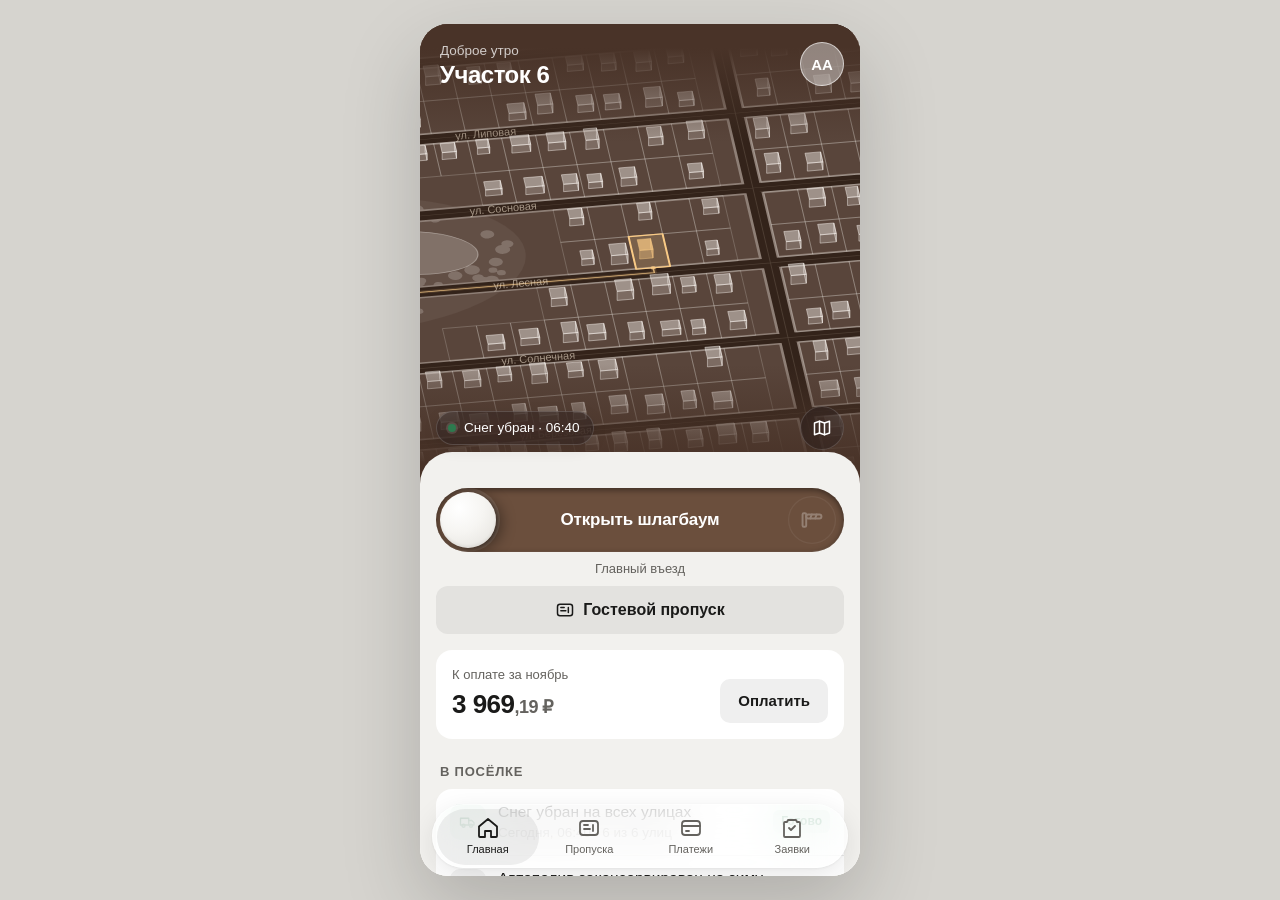
==== index.html @ f629d6ef "Add a tilted camera and raised buildings to the demo map" ====
<!DOCTYPE html>
<html lang="ru">
<head>
<meta charset="utf-8">
<meta name="viewport" content="width=device-width, initial-scale=1, viewport-fit=cover">
<meta name="color-scheme" content="light dark">
<title>Брайт Парк — демо приложения</title>
<script src="https://telegram.org/js/telegram-web-app.js"></script>
<style>
:root{
  --bg:#F2F1EE; --surface:#FFFFFF; --surface-2:#F7F6F3; --fill:rgba(26,26,25,.05); --tint:rgba(26,26,25,.065); --tint-press:rgba(26,26,25,.11);
  --glass:rgba(255,255,255,.62); --glass-line:rgba(255,255,255,.55); --shadow-soft:0 8px 28px rgba(26,26,25,.10),0 1px 3px rgba(26,26,25,.06);
  --text:#1A1A19; --text-2:#64625E; --text-3:#8E8B86;
  --hairline:rgba(26,26,25,.09); --hairline-strong:rgba(26,26,25,.15);
  --primary:#6B4F3D; --primary-press:#58402F; --on-primary:#FFFFFF;
  --gate:#6B4F3D;
  --good:#2D7A4E; --good-soft:rgba(45,122,78,.10);
  --warn:#94600A; --warn-soft:rgba(178,120,20,.12);
  --danger:#B8402D;
  --scrim:rgba(17,17,16,.40);
  --shadow-float:0 -1px 0 rgba(26,26,25,.05), 0 -12px 32px rgba(26,26,25,.10);
  --r-btn:12px; --r-card:16px; --r-sheet:20px;
  --ease-out:cubic-bezier(.23,1,.32,1);
  --ease-io:cubic-bezier(.77,0,.175,1);
  --ease-drawer:cubic-bezier(.32,.72,0,1);
  --font:-apple-system,BlinkMacSystemFont,"SF Pro Text","Segoe UI",Roboto,"Helvetica Neue",Arial,sans-serif;
  --sat:max(env(safe-area-inset-top,0px),var(--tg-safe-area-inset-top,0px)); --sab:max(env(safe-area-inset-bottom,0px),var(--tg-safe-area-inset-bottom,0px));
  --tgc:var(--tg-content-safe-area-inset-top,0px);
}
@media (prefers-color-scheme:dark){
  :root{
    --bg:#111110; --surface:#1C1C1B; --surface-2:#242422; --fill:rgba(255,255,255,.07); --tint:rgba(255,255,255,.09); --tint-press:rgba(255,255,255,.14);
    --glass:rgba(40,40,38,.58); --glass-line:rgba(255,255,255,.10); --shadow-soft:0 8px 28px rgba(0,0,0,.45),0 1px 3px rgba(0,0,0,.3);
    --text:#F2F1EE; --text-2:#A6A39E; --text-3:#7E7B76;
    --hairline:rgba(255,255,255,.08); --hairline-strong:rgba(255,255,255,.14);
    --primary:#F2F1EE; --primary-press:#FFFFFF; --on-primary:#141413;
    --gate:#EDE4DA;
    --good:#5DBE85; --good-soft:rgba(93,190,133,.14);
    --warn:#E0A84A; --warn-soft:rgba(224,168,74,.14);
    --danger:#F0846F;
    --scrim:rgba(0,0,0,.6);
    --shadow-float:0 -1px 0 rgba(255,255,255,.05), 0 -12px 32px rgba(0,0,0,.5);
  }
}
*{box-sizing:border-box;margin:0;padding:0}
html,body{height:100%}
body{font-family:var(--font);font-size:16px;line-height:1.4;color:var(--text);background:var(--bg);
  -webkit-font-smoothing:antialiased;-webkit-tap-highlight-color:transparent;font-variant-numeric:tabular-nums}
button{font:inherit;color:inherit;background:none;border:0;cursor:pointer;touch-action:manipulation}
input,textarea{font:inherit;color:inherit}
:focus-visible{outline:2px solid var(--text);outline-offset:2px;border-radius:8px}
svg{display:block}

/* ---------- frame ---------- */
.app{position:relative;max-width:440px;height:100%;margin:0 auto;background:var(--bg);overflow:hidden;display:flex;flex-direction:column}
@media (min-width:600px){
  body{background:#D6D4CF;padding:24px 0}
  .app{border-radius:28px;box-shadow:0 30px 80px rgba(0,0,0,.18)}
}
@media (min-width:600px) and (prefers-color-scheme:dark){body{background:#050505}}

/* Telegram header (emulated; hidden inside real Telegram) */
.tg{flex:none;display:grid;grid-template-columns:96px 1fr 96px;align-items:center;height:52px;
  padding-top:var(--sat);background:var(--surface);border-bottom:1px solid var(--hairline);position:relative;z-index:5}
.tg-btn{height:44px;padding:0 12px;justify-self:start;color:var(--text);font-size:16px;display:flex;align-items:center;gap:4px;
  border-radius:10px;transition:opacity 120ms ease}
.tg-btn:active{opacity:.5}
.tg-title{text-align:center;line-height:1.15}
.tg-title b{display:block;font-size:16px;font-weight:600}
.tg-title span{font-size:12.5px;color:var(--text-2)}
.tg-more{justify-self:end;width:44px;height:44px;display:grid;place-items:center;margin-right:6px;color:var(--text);border-radius:10px;transition:opacity 120ms ease}
.tg-more:active{opacity:.5}
.in-telegram .app > .tg{display:none}

/* ---------- screens ---------- */
.screens{position:relative;flex:1;min-height:0;overflow:hidden}
/* in Telegram full screen: keeps scrolled content off the status bar and Telegram's floating buttons */
.topsafe{position:absolute;left:0;right:0;top:0;height:calc(var(--sat) + var(--tgc));z-index:5;background:var(--bg);pointer-events:none}
.app.on-home .topsafe{background:var(--sky,#f3ede2)}
.app > .tg{background:var(--hdr,var(--surface));transition:background-color 400ms var(--ease-io)}
.app > .tg .tg-btn,.app > .tg .tg-more,.app > .tg .tg-title b{color:var(--hdr-ink,var(--text));transition:color 300ms ease}
.app > .tg .tg-title span{color:var(--hdr-ink,var(--text-2));opacity:.72;transition:color 300ms ease}
.app.on-home > .tg{border-bottom-color:transparent}
.tab{position:absolute;inset:0;overflow-y:auto;overscroll-behavior:contain;padding:calc(16px + var(--sat) + var(--tgc)) 16px calc(96px + var(--sab));
  opacity:0;visibility:hidden;transition:opacity 120ms ease, visibility 0s 120ms}
.tab.active{opacity:1;visibility:visible;transition:opacity 120ms ease}
.h1{font-size:28px;font-weight:700;letter-spacing:-.02em;margin:4px 4px 16px}
.section-title{font-size:13px;font-weight:600;text-transform:uppercase;letter-spacing:.06em;color:var(--text-2);margin:24px 4px 8px}

/* ---------- home ---------- */
.greet{display:flex;align-items:center;justify-content:space-between;margin:0 4px 12px}
.greet small{display:block;font-size:13px;color:var(--text-2)}
.greet strong{font-size:20px;font-weight:700;letter-spacing:-.01em}
.avatar{width:40px;height:40px;border-radius:50%;background:var(--fill);display:grid;place-items:center;font-weight:600;font-size:15px}

.hero-layer{position:relative;height:calc(var(--H,325px) + var(--sat) + var(--tgc));margin:0}
.hero{position:absolute;inset:0;overflow:hidden;background:var(--sky,#493328);
  transition:background-color 400ms var(--ease-io)}
.map{position:absolute;inset:0;width:100%;height:100%;display:block;cursor:pointer;-webkit-tap-highlight-color:transparent}
.map-fade{position:absolute;inset:0;pointer-events:none;z-index:1;
  background:linear-gradient(var(--sky) calc(var(--sat) + var(--tgc) + 24px),transparent calc(var(--sat) + var(--tgc) + 118px),transparent calc(100% - 120px),var(--sky) calc(100% - 20px))}
.map-label{position:absolute;left:0;top:0;z-index:2;pointer-events:none;display:flex;flex-direction:column;align-items:center;gap:1px;
  padding:6px 11px 7px;border-radius:12px;background:rgba(255,248,238,.94);color:#2A1D15;box-shadow:0 6px 18px rgba(0,0,0,.22);
  opacity:0;transition:opacity 220ms ease;white-space:nowrap}
.map-label::after{content:"";position:absolute;bottom:-5px;left:50%;width:10px;height:10px;margin-left:-5px;background:inherit;transform:rotate(45deg);border-radius:0 0 2px 0}
.map-label.on{opacity:1}
.map-label b{font-size:14px;font-weight:700;letter-spacing:-.01em}
.map-label span{font-size:11.5px;color:#6B5444}
.map-toggle{position:absolute;right:16px;bottom:34px;z-index:3;width:44px;height:44px;border-radius:50%;display:grid;place-items:center;color:#fff;
  background:rgba(16,18,28,.34);border:.5px solid rgba(255,255,255,.16);-webkit-backdrop-filter:blur(18px) saturate(1.7);backdrop-filter:blur(18px) saturate(1.7);
  transition:transform 160ms var(--ease-out)}
.map-toggle:active{transform:scale(.92)}
.no-glass .map-toggle{-webkit-backdrop-filter:none;backdrop-filter:none;background:rgba(16,18,28,.82)}
@media (prefers-reduced-motion:reduce){.map-label{transition:none}}
.home-body{position:relative;z-index:2;margin-top:-32px;padding:32px 16px calc(96px + var(--sab));min-height:calc(100% - var(--H,325px) + 32px);background:var(--bg);border-radius:32px 32px 0 0}
@supports (animation-timeline: scroll()){
  .hero-greet{animation:greetOut linear both;animation-timeline:scroll(nearest);animation-range:0 140px}
  .hero-status{animation:statusOut linear both;animation-timeline:scroll(nearest);animation-range:60px 220px}
}
@keyframes greetOut{to{opacity:0;transform:translateY(-24px)}}
@keyframes statusOut{to{opacity:0}}
@media (prefers-reduced-motion:reduce){.hero-greet,.hero-status{animation:none}}
.hero-greet{pointer-events:none;position:absolute;top:calc(18px + var(--sat) + var(--tgc));left:20px;right:16px;z-index:3;display:flex;align-items:flex-start;justify-content:space-between;
  color:var(--sky-ink,#1A1A19);transition:color 600ms ease;will-change:opacity,transform}
.hero-greet small{display:block;font-size:13.5px;opacity:.75}
.hero-greet strong{display:block;font-size:24px;font-weight:700;letter-spacing:-.02em;line-height:1.15}
.hero-greet .avatar{width:44px;height:44px;background:rgba(255,255,255,.4);color:inherit;border:.5px solid rgba(255,255,255,.6);
  -webkit-backdrop-filter:blur(18px) saturate(1.7);backdrop-filter:blur(18px) saturate(1.7);pointer-events:auto;transition:transform 160ms var(--ease-out)}
.hero-greet .avatar:active{transform:scale(.94)}
.hero-status{position:absolute;left:16px;bottom:39px;z-index:3;display:flex;align-items:center;gap:8px;
  height:34px;padding:0 13px 0 11px;border-radius:999px;font-size:13.5px;font-weight:500;max-width:calc(100% - 92px);
  background:rgba(255,255,255,.55);color:#1A1A19;border:.5px solid rgba(255,255,255,.6);
  -webkit-backdrop-filter:blur(18px) saturate(1.7);backdrop-filter:blur(18px) saturate(1.7);
  box-shadow:0 4px 16px rgba(0,0,0,.08);transition:background-color 600ms ease,color 600ms ease,border-color 600ms ease}
.app[data-ink="light"] .hero-status{background:rgba(16,18,28,.34);color:#fff;border-color:rgba(255,255,255,.16)}
.app[data-ink="light"] .hero-status i{box-shadow:0 0 0 2px rgba(255,255,255,.12)}
.hero-status i{width:8px;height:8px;border-radius:50%;background:#2D7A4E;flex:none;transition:background-color 200ms ease}
.hero-status i.warn{background:#B27814}
/* pull-down bounce shows sky above the photo, pull-up shows the page colour */
#tab-home{padding:0;background:linear-gradient(var(--sky,var(--bg)) 50%,var(--bg) 50%)}
.hero-status span{white-space:nowrap;overflow:hidden;text-overflow:ellipsis;transition:opacity 160ms ease}

.actions{display:grid;gap:8px;margin-top:4px}
.pass-view-actions{margin-top:0}
.btn{position:relative;width:100%;height:48px;padding:0 20px;border-radius:var(--r-btn);font-size:16px;font-weight:600;display:flex;align-items:center;
  justify-content:center;gap:8px;white-space:nowrap;
  transition:transform 160ms var(--ease-out), background-color 160ms ease, opacity 160ms ease;user-select:none;-webkit-user-select:none}
.btn:active{transform:scale(.97)}
.btn[disabled]{opacity:.4;pointer-events:none}
.btn-primary{background:var(--primary);color:var(--on-primary)}
.btn-primary:active{background:var(--primary-press)}
.btn-secondary{background:var(--tint);color:var(--text)}
.btn-secondary:active{background:var(--tint-press)}
.btn-lg{height:56px;font-size:17px}
.btn-text{color:var(--text)}
.btn-danger{color:var(--danger)}

.lbl{display:flex;align-items:center;gap:8px;transition:opacity 160ms ease, filter 160ms ease, transform 160ms var(--ease-out)}
.swap .lbl{opacity:0;filter:blur(2px);transform:scale(.98)}
.spin{width:18px;height:18px;border-radius:50%;border:2px solid currentColor;border-top-color:transparent;opacity:.8;animation:spin 700ms linear infinite}
@keyframes spin{to{transform:rotate(360deg)}}
/* slide-to-open: a physical gate should not open from an accidental tap in a pocket or a car */
.slide{position:relative;height:64px;border-radius:32px;background:var(--gate);color:var(--on-primary);overflow:hidden;isolation:isolate;
  touch-action:pan-y;user-select:none;-webkit-user-select:none;transition:background-color 320ms ease;
  box-shadow:inset 0 2px 6px rgba(0,0,0,.45),inset 0 -1px 0 rgba(255,255,255,.06)}
@media (prefers-color-scheme:dark){.slide{box-shadow:inset 0 2px 6px rgba(0,0,0,.18),inset 0 -1px 0 rgba(255,255,255,.5)}}
.slide:focus-visible{outline:2px solid var(--text);outline-offset:3px;border-radius:32px}
/* lit trail behind the knob */
.slide-fill{position:absolute;left:0;top:0;bottom:0;width:calc(var(--x,0px) + 64px);border-radius:32px;z-index:0;
  background:linear-gradient(90deg,transparent,color-mix(in srgb,var(--on-primary) 14%,transparent));transition:width 380ms var(--ease-drawer)}
/* soft shadow waves rolling to the right show the direction without an arrow */
.slide-wake{position:absolute;top:4px;bottom:4px;left:calc(var(--x,0px) + 20px);width:170px;z-index:1;pointer-events:none;opacity:var(--lo,1);
  background:radial-gradient(42% 62% at 32% 50%,color-mix(in srgb,var(--on-primary) 24%,transparent),transparent 72%);
  animation:wake 2.4s var(--ease-out) .6s 3 both;transition:left 380ms var(--ease-drawer)}
.slide.calm .slide-wake{animation:none;opacity:0}
@keyframes wake{0%{transform:translateX(-10px) scaleX(.6);opacity:0}25%{opacity:calc(var(--lo,1) * .9)}100%{transform:translateX(70px) scaleX(1.2);opacity:0}}
.slide.dragging .slide-wake,.slide[data-state="loading"] .slide-wake,.slide[data-state="done"] .slide-wake{animation:none;opacity:0}
.slide-label{position:absolute;inset:0;z-index:2;display:flex;align-items:center;justify-content:center;padding:0 66px;font-size:17px;font-weight:600;
  letter-spacing:-.01em;opacity:var(--lo,1);transition:opacity 160ms ease;white-space:nowrap}
.slide-label .sh{color:var(--on-primary)}
@keyframes shimmer{from{background-position:100% 0}to{background-position:-50% 0}}
/* destination socket on the right: lights up as the knob gets closer */
.slide-target{position:absolute;right:4px;top:4px;width:56px;height:56px;border-radius:50%;z-index:1;display:grid;place-items:center;
  color:var(--on-primary);opacity:calc(.28 + var(--p,0) * .72);transform:scale(calc(.86 + var(--p,0) * .14));
  box-shadow:inset 0 0 0 1.5px color-mix(in srgb,var(--on-primary) 22%,transparent);transition:opacity 200ms ease,transform 200ms var(--ease-out)}
.slide.dragging .slide-target{transition:none}
.slide-knob{position:absolute;left:4px;top:4px;width:56px;height:56px;border-radius:50%;z-index:3;display:grid;place-items:center;color:var(--primary);
  background:radial-gradient(circle at 34% 28%,#FFFFFF 0,#F6F5F2 45%,#E2E0DB 100%);
  box-shadow:6px 3px 14px rgba(0,0,0,.38),2px 1px 3px rgba(0,0,0,.25),inset 0 -2px 3px rgba(0,0,0,.06);
  transform:translate3d(var(--x,0px),0,0);touch-action:none;cursor:grab;transition:transform 380ms var(--ease-drawer), color 200ms ease}
@media (prefers-color-scheme:dark){.slide-knob{background:radial-gradient(circle at 34% 28%,#3A3A38 0,#222220 55%,#121211 100%);color:#F2F1EE;
  box-shadow:6px 3px 14px rgba(0,0,0,.35),2px 1px 3px rgba(0,0,0,.3),inset 0 1px 0 rgba(255,255,255,.08)}}
.slide.dragging .slide-knob{transition:none;cursor:grabbing}
.slide.dragging .slide-fill{transition:none}
.slide.dragging .slide-wake{transition:none}
.slide[data-state="done"]{background:var(--good)}
.slide[data-state="done"] .slide-knob{color:var(--good)}
.slide[data-state="done"] .slide-target,.slide[data-state="loading"] .slide-target{opacity:0}
.slide[data-state="done"] .slide-label,.slide[data-state="loading"] .slide-label{color:#fff;padding:0 66px 0 20px}
.slide .spin{border-color:currentColor;border-top-color:transparent}
/* success ripple from the knob */
.slide::after{content:"";position:absolute;right:32px;top:50%;width:40px;height:40px;margin:-20px -20px 0 0;border-radius:50%;z-index:0;
  background:rgba(255,255,255,.35);transform:scale(0);opacity:0;pointer-events:none}
.slide[data-state="done"]::after{animation:ripple 700ms var(--ease-out)}
@keyframes ripple{0%{transform:scale(0);opacity:.9}100%{transform:scale(12);opacity:0}}
.slide.nudge .slide-knob{animation:nudge 560ms var(--ease-out)}
@keyframes nudge{30%{transform:translate3d(22px,0,0)}62%{transform:translate3d(-2px,0,0)}}
@media (prefers-reduced-motion:reduce){
  .slide.nudge .slide-knob,.slide-wake,.slide[data-state="done"]::after{animation:none}}
.gate-note{font-size:13px;color:var(--text-2);text-align:center;min-height:18px}

.card{background:var(--surface);border-radius:var(--r-card)}
.pay-card{margin-top:16px;padding:16px;display:block;width:100%;text-align:left;transition:transform 160ms var(--ease-out)}
.pay-card:active{transform:scale(.985)}
.pay-top{display:flex;align-items:flex-end;justify-content:space-between;gap:12px}
.pay-top small{display:block;font-size:13px;color:var(--text-2);margin-bottom:2px}
.amount{font-size:26px;font-weight:700;letter-spacing:-.02em}
.amount .kop{font-size:18px;font-weight:600;color:var(--text-2)}
.pill{height:44px;padding:0 18px;border-radius:10px;background:var(--tint);color:var(--text);font-weight:600;font-size:15px;display:flex;align-items:center;flex:none}
.pill.paid{background:var(--good-soft);color:var(--good)}
.save-row{display:flex;align-items:center;justify-content:space-between;margin-top:14px;padding-top:12px;border-top:1px solid var(--hairline);font-size:14px}
.save-row span{color:var(--text-2)}
.save-row b{color:var(--good);font-weight:600;display:flex;align-items:center;gap:4px}

.list{overflow:hidden}
.row{display:flex;align-items:center;gap:12px;padding:12px 14px;min-height:60px;position:relative;width:100%;text-align:left}
.row + .row::before{content:"";position:absolute;top:0;left:62px;right:0;border-top:1px solid var(--hairline)}
button.row{transition:background-color 120ms ease}
button.row:active{background:var(--surface-2)}
.ico{width:36px;height:36px;border-radius:10px;display:grid;place-items:center;flex:none;background:var(--fill);color:var(--text)}
.ico.good{background:var(--good-soft);color:var(--good)}
.ico.warn{background:var(--warn-soft);color:var(--warn)}
.row-main{flex:1;min-width:0}
.row-main b{display:block;font-weight:500;font-size:15.5px}
.row-main small{display:block;font-size:13.5px;color:var(--text-2);margin-top:1px}
.tag{font-size:12px;font-weight:600;padding:3px 8px;border-radius:6px;flex:none}
.tag.warn{background:var(--warn-soft);color:var(--warn)}
.tag.good{background:var(--good-soft);color:var(--good)}
.chev{color:var(--text-3);flex:none}
.feed .row{animation:rowIn 320ms var(--ease-out) both}
.feed .row:nth-child(2){animation-delay:40ms}.feed .row:nth-child(3){animation-delay:80ms}.feed .row:nth-child(4){animation-delay:120ms}
@keyframes rowIn{from{opacity:0;transform:translateY(6px)}}

/* ---------- payments ---------- */
.bill-head{padding:16px 16px 12px}
.bill-head small{font-size:13px;color:var(--text-2)}
.bill{padding:0 16px}
.bill-row{display:flex;justify-content:space-between;gap:12px;padding:10px 0;border-top:1px solid var(--hairline);font-size:15px}
.bill-row span:last-child{white-space:nowrap}
.bill-row.total{font-weight:700;font-size:17px;padding:14px 0}
.bill-foot{padding:0 16px 16px}
.compare{padding:16px}
.bar-row{display:grid;grid-template-columns:1fr auto;gap:4px 12px;font-size:13.5px;margin-bottom:12px}
.bar-row span{color:var(--text-2)}
.bar{grid-column:1/-1;height:10px;border-radius:5px;background:var(--fill);overflow:hidden}
.bar i{display:block;height:100%;border-radius:5px;transform-origin:left;transform:scaleX(0);transition:transform 700ms var(--ease-out)}
.bar .old{background:var(--text-3);opacity:.6}
.bar .new{background:var(--primary)}
.compare-res{display:flex;align-items:baseline;justify-content:space-between;padding-top:12px;border-top:1px solid var(--hairline)}
.compare-res b{font-size:22px;color:var(--good);letter-spacing:-.01em}
.compare-res small{font-size:13px;color:var(--text-2)}
.fine{font-size:12.5px;color:var(--text-2);margin:8px 4px 0;line-height:1.45}


/* ---------- requests ---------- */
textarea.input{height:auto;min-height:96px;padding:12px 14px;resize:none;line-height:1.4;display:block}
.photos{display:flex;gap:8px;flex-wrap:wrap}
.ph{position:relative;width:76px;height:76px;border-radius:12px;overflow:hidden;background:var(--tint);flex:none}
.ph img{width:100%;height:100%;object-fit:cover;display:block}
.ph-x{position:absolute;top:4px;right:4px;width:24px;height:24px;border-radius:50%;background:rgba(0,0,0,.55);color:#fff;display:grid;place-items:center}
.ph-x::after{content:"";position:absolute;inset:-10px}
.ph-add{width:76px;height:76px;border-radius:12px;background:var(--tint);color:var(--text-2);display:flex;flex-direction:column;align-items:center;
  justify-content:center;gap:4px;font-size:12px;font-weight:500;transition:transform 160ms var(--ease-out);cursor:pointer}
.ph-add:active{transform:scale(.96)}
.ph-add input{position:absolute;width:1px;height:1px;opacity:0;pointer-events:none}
.field .sub{margin-top:8px}
.tag.new{background:var(--fill);color:var(--text-2)}
.ico.done{background:var(--good-soft);color:var(--good)}
.rq-card{padding:16px}
.rq-top{display:flex;align-items:flex-start;gap:12px}
.rq-top h3{font-size:19px;font-weight:700;letter-spacing:-.01em;line-height:1.25;flex:1;min-width:0}
.rq-meta{font-size:13.5px;color:var(--text-2);margin-top:6px;line-height:1.45}
.rq-text{font-size:15px;line-height:1.45;margin-top:12px}
.rq-photos{display:grid;grid-template-columns:repeat(3,1fr);gap:6px;margin-top:12px}
.rq-photos img{width:100%;aspect-ratio:1;object-fit:cover;border-radius:10px;display:block}
.tl{padding:16px 16px 4px}
.tl-i{position:relative;padding:0 0 18px 28px}
.tl-i::before{content:"";position:absolute;left:4px;top:5px;width:10px;height:10px;border-radius:50%;background:var(--hairline-strong)}
.tl-i:not(:last-child)::after{content:"";position:absolute;left:8.5px;top:19px;bottom:3px;width:1px;background:var(--hairline-strong)}
.tl-i.done::before{background:var(--good)}
.tl-i.done:not(:last-child)::after{background:var(--good);opacity:.45}
.tl-i.cur::before{background:var(--warn);box-shadow:0 0 0 4px var(--warn-soft)}
.tl-i b{display:block;font-size:15px;font-weight:500}
.tl-i small{display:block;font-size:13px;color:var(--text-2);margin-top:1px}
.tl-i.todo b{color:var(--text-3);font-weight:400}
.tl-i.fresh{animation:rowIn 320ms var(--ease-out) both}
.rate{padding:16px}
.rate p{font-size:15px;font-weight:500;margin-bottom:10px}
.stars{display:flex;gap:4px}
.stars button{width:44px;height:44px;display:grid;place-items:center;color:var(--text-3);border-radius:10px;transition:transform 140ms var(--ease-out),color 120ms ease}
.stars button:active{transform:scale(.9)}
.stars button.on{color:var(--warn)}
.stars button.on svg{fill:currentColor}
.rate small{display:block;font-size:13px;color:var(--text-2);margin-top:6px}
.contact b{font-weight:500}
.contact .go{font-size:14px;font-weight:600;color:var(--text);background:var(--tint);height:36px;padding:0 12px;border-radius:10px;display:flex;align-items:center;flex:none}
/* receipt */
.rc{margin:4px 0 16px}
.rc-row{display:flex;justify-content:space-between;gap:12px;padding:11px 0;border-top:1px solid var(--hairline);font-size:15px}
.rc-row span:first-child{color:var(--text-2)}
.rc-row span:last-child{text-align:right}
.rc-sum{font-size:30px;font-weight:700;letter-spacing:-.02em;margin:2px 0 12px}

/* ---------- tab bar ---------- */
.tabbar{position:absolute;left:12px;right:12px;bottom:calc(8px + var(--sab));z-index:4;display:grid;grid-template-columns:repeat(4,1fr);
  height:64px;padding:4px;border-radius:999px;overflow:hidden;background:var(--glass);border:.5px solid var(--glass-line);
  -webkit-backdrop-filter:blur(24px) saturate(1.8);backdrop-filter:blur(24px) saturate(1.8);box-shadow:var(--shadow-soft)}
.tabbar button{height:56px;border-radius:28px;display:flex;flex-direction:column;align-items:center;justify-content:center;gap:2px;
  font-size:11px;font-weight:500;color:var(--text-2);transition:color 120ms ease,background-color 160ms ease}
.tabbar button[aria-current="page"]{color:var(--text);background:var(--tint)}
.tabbar button:active svg{transform:scale(.9)}
.tabbar svg{transition:transform 120ms var(--ease-out)}

/* ---------- pushed screen ---------- */
.push{position:absolute;inset:0;z-index:6;background:var(--bg);display:flex;flex-direction:column;
  transform:translateX(24px);opacity:0;visibility:hidden;
  transition:transform 180ms var(--ease-out), opacity 180ms var(--ease-out), visibility 0s 180ms}
.push.open{transform:none;opacity:1;visibility:visible;transition:transform 240ms var(--ease-out), opacity 220ms var(--ease-out)}
.push-body{flex:1;overflow-y:auto;padding:16px 16px calc(24px + var(--sab))}
.in-telegram .push > .tg{display:none}
.in-telegram .push-body{padding-top:calc(max(72px, var(--sat) + var(--tgc)) + 16px)}
#passView .stage{max-width:408px;margin:8px auto 12px}
body.guest-pass .app > .tg,body.guest-pass .tabbar,body.guest-pass #sharePass,body.guest-pass #cancelPass,body.guest-pass .hint{display:none}
body.guest-pass #passView .tg-btn{visibility:hidden}
body.guest-pass #passView .push-body{padding-top:24px}
html.in-telegram body.guest-pass #passView .push-body{padding-top:calc(max(72px, var(--sat) + var(--tgc)) + 16px)}

/* pass card */
.stage{margin:8px 0 12px}
.pass{position:relative;border-radius:18px;overflow:hidden;background:#FAFAF8;color:#1A1A19;
  border:1px solid rgba(26,26,25,.10);box-shadow:0 1px 2px rgba(0,0,0,.06),0 16px 40px rgba(0,0,0,.12);
  touch-action:pan-y}
.pass-guil{position:absolute;inset:0;width:100%;height:100%;pointer-events:none}
.pass-glare{position:absolute;inset:-40%;pointer-events:none;
  background:linear-gradient(115deg,transparent 40%,rgba(255,255,255,.75) 50%,transparent 60%);
  transform:translate3d(var(--gx,0%),var(--gy,0%),0);opacity:var(--go,0)}
.pass-sheen{position:absolute;inset:0;pointer-events:none;
  background:radial-gradient(120% 80% at var(--sx,30%) var(--sy,0%),rgba(255,255,255,.55),transparent 55%);opacity:.6}
.pass-in{position:relative;padding:18px 18px 16px}
.pass-brand{display:flex;justify-content:space-between;align-items:center;font-size:11.5px;font-weight:700;letter-spacing:.14em;text-transform:uppercase}
.pass-brand span:last-child{color:#64625E}
.pass-name{font-size:26px;font-weight:700;letter-spacing:-.02em;margin:16px 0 2px}
.pass-type{font-size:14px;color:#64625E}
.pass-grid{display:grid;grid-template-columns:1fr 1fr;gap:12px 16px;margin-top:16px}
.pass-grid small{display:block;font-size:11.5px;color:#64625E;text-transform:uppercase;letter-spacing:.06em}
.pass-grid b{font-size:15px;font-weight:600}
.pass-qr{display:flex;align-items:center;gap:16px;margin-top:18px;padding-top:16px;border-top:1px dashed rgba(26,26,25,.18)}
.qr{width:132px;height:132px;padding:8px;background:#fff;border-radius:10px;flex:none;border:1px solid rgba(26,26,25,.08)}
.pass-code small{display:block;font-size:11.5px;color:#64625E;text-transform:uppercase;letter-spacing:.06em}
.pass-code b{font-family:ui-monospace,"SF Mono",Menlo,monospace;font-size:20px;letter-spacing:.12em}
.pass-code p{font-size:13px;color:#64625E;margin-top:8px;line-height:1.35}
.hint{font-size:13px;color:var(--text-2);text-align:center;margin:0 0 16px;display:flex;align-items:center;justify-content:center;gap:6px}

/* ---------- sheets ---------- */
.scrim{position:absolute;inset:0;z-index:8;background:var(--scrim);opacity:0;visibility:hidden;transition:opacity 260ms ease, visibility 0s 260ms}
.scrim.open{opacity:1;visibility:visible;transition:opacity 300ms ease}
.sheet{position:absolute;left:0;right:0;bottom:0;z-index:9;background:var(--surface);border-radius:var(--r-sheet) var(--r-sheet) 0 0;
  box-shadow:var(--shadow-float);padding:8px 16px calc(16px + var(--sab));max-height:92%;overflow-y:auto;
  transform:translateY(100%);visibility:hidden;transition:transform 280ms var(--ease-drawer), visibility 0s 280ms}
.sheet.open{transform:translateY(0);visibility:visible;transition:transform 400ms var(--ease-drawer)}
.sheet.dragging{transition:none}
.grab-zone{padding:4px 0 2px;cursor:grab;touch-action:none}
.grab{width:36px;height:5px;border-radius:3px;background:var(--hairline-strong);margin:0 auto 12px}
.sheet h2{font-size:20px;font-weight:700;letter-spacing:-.01em;margin-bottom:6px;outline:none}
.sheet .lead{font-size:14px;color:var(--text-2);margin-bottom:18px}
.sheet h2 + form,.sheet h2 + .field{margin-top:12px}
.field{margin-bottom:16px}
.field > label,.field > .flabel{display:block;font-size:13.5px;font-weight:500;color:var(--text-2);margin:0 2px 6px}
.input{width:100%;height:48px;padding:0 14px;border-radius:12px;border:1px solid transparent;background:var(--tint);
  font-size:16px;transition:border-color 120ms ease, box-shadow 120ms ease}
.input:focus{outline:none;border-color:var(--text);box-shadow:0 0 0 3px var(--fill)}
.input::placeholder{color:var(--text-3)}
.input.err{border-color:var(--danger)}
.chips{display:flex;flex-wrap:wrap;gap:8px}
.chip{height:40px;padding:0 14px;border-radius:10px;background:var(--tint);border:1px solid transparent;font-size:15px;
  transition:background-color 120ms ease,border-color 120ms ease,color 120ms ease,transform 160ms var(--ease-out)}
.chip:active{transform:scale(.96)}
.chip[aria-checked="true"]{background:var(--primary);border-color:var(--primary);color:var(--on-primary);font-weight:600}

/* segmented control */
.seg{display:grid;grid-auto-flow:column;grid-auto-columns:1fr;background:var(--fill);border-radius:10px;padding:2px;position:relative}
.seg button{height:36px;border-radius:8px;font-size:14px;color:var(--text-2);position:relative;z-index:1;transition:color 160ms ease;white-space:nowrap;padding:0 6px}
.seg button[aria-checked="true"]{color:var(--text);font-weight:600}
.seg-thumb{position:absolute;top:2px;bottom:2px;left:2px;border-radius:8px;background:var(--surface);
  box-shadow:0 1px 3px rgba(0,0,0,.10),0 0 0 .5px var(--hairline);transition:transform 240ms var(--ease-out)}
.note{font-size:12.5px;color:var(--text-2);margin-top:8px;line-height:1.45}

/* ---------- toast ---------- */
.toast{position:absolute;left:16px;right:16px;bottom:calc(84px + var(--sab));z-index:12;display:flex;align-items:center;gap:10px;
  padding:12px 14px;border-radius:12px;background:#232321;color:#F2F1EE;font-size:14.5px;
  box-shadow:0 8px 24px rgba(0,0,0,.18);opacity:0;transform:translateY(8px);pointer-events:none;
  transition:opacity 160ms ease, transform 160ms var(--ease-out)}
.toast.show{opacity:1;transform:none;transition:opacity 220ms ease, transform 260ms var(--ease-out)}
@media (prefers-color-scheme:dark){.toast{background:#F2F1EE;color:#1A1A19}}

@supports not ((backdrop-filter:blur(1px)) or (-webkit-backdrop-filter:blur(1px))){
  .tabbar{background:var(--surface)} .hero-status{background:rgba(255,255,255,.94)} .app[data-ink="light"] .hero-status{background:rgba(16,18,28,.82)}
}
.no-glass .tabbar{background:var(--surface);-webkit-backdrop-filter:none;backdrop-filter:none}
.no-glass .hero-status,.no-glass .hero-greet .avatar{-webkit-backdrop-filter:none;backdrop-filter:none;background:rgba(255,255,255,.94)}
.no-glass .app[data-ink="light"] .hero-status{background:rgba(16,18,28,.82)}
@media (prefers-reduced-motion:reduce){
  .push,.push.open{transform:none !important}
  .sheet,.sheet.open{transition:opacity 200ms ease, visibility 0s;transform:none;opacity:0}
  .sheet.open{opacity:1}
  .feed .row,.tl-i.fresh{animation:none}
  .bar i{transition:none}
  .btn:active,.chip:active,.pay-card:active{transform:none}
}
</style>
</head>
<body>
<div class="app" id="app">


  <main class="screens">
    <div class="topsafe" aria-hidden="true"></div>
    <!-- HOME -->
    <section class="tab active" id="tab-home" aria-label="Главная">
      <div class="hero-layer" id="heroLayer">
        <div class="hero" id="hero">
          <canvas class="map" id="map" role="img" aria-label="Карта посёлка, ваш участок 6"></canvas>
          <div class="map-fade" aria-hidden="true"></div>
          <div class="map-label" id="mapLabel" aria-hidden="true"><b>Участок 6</b><span id="mapStreet"></span></div>
        </div>
        <div class="hero-greet" id="heroGreet">
          <div><small id="greetTime">Добрый день</small><strong>Участок 6</strong></div>
          <button class="avatar" id="openDemo" type="button" aria-label="Сценарии для показа (демо)">АА</button>
        </div>
        <button class="map-toggle" id="mapToggle" type="button" aria-label="Показать весь посёлок"></button>
        <div class="hero-status" role="status"><i id="statusDot"></i><span id="statusText"></span></div>
      </div>
      <div class="home-body">
      <div class="actions">
        <div class="slide" id="gate" data-state="idle" role="button" tabindex="0" aria-label="Открыть шлагбаум: сдвиньте вправо или нажмите Enter">
          <div class="slide-fill" aria-hidden="true"></div>
          <div class="slide-wake" aria-hidden="true"></div>
          <div class="slide-target" aria-hidden="true"><svg width="34" height="34" viewBox="0 0 24 24" fill="none" stroke="currentColor" stroke-width="1.6" stroke-linecap="round" stroke-linejoin="round"><rect x="4.25" y="6.5" width="3" height="11" rx="1"/><rect x="7.25" y="7.5" width="12.5" height="3.2" rx="1.6"/><path d="M11.8 7.5l-1.2 3.2M15.8 7.5l-1.2 3.2"/></svg></div>
          <span class="slide-label" id="gateLbl" aria-hidden="true"><span class="sh">Открыть шлагбаум</span></span>
          <div class="slide-knob" id="gateKnob" aria-hidden="true"></div>
        </div>
        <div class="gate-note" id="gateNote" aria-live="polite">Главный въезд</div>
        <button class="btn btn-secondary" id="openPassSheet" type="button">
          <svg width="20" height="20" viewBox="0 0 24 24" fill="none" stroke="currentColor" stroke-width="1.8" stroke-linecap="round" stroke-linejoin="round" aria-hidden="true"><rect x="3" y="5" width="18" height="14" rx="3"/><path d="M7 9h4M7 13h6M16 9v6"/></svg>
          Гостевой пропуск
        </button>
      </div>

      <button class="card pay-card" id="payCard" type="button" aria-label="Платежи: к оплате за ноябрь 3 969 рублей 19 копеек">
        <div class="pay-top">
          <div><small id="payLabel">К оплате за ноябрь</small><div class="amount">3 969<span class="kop">,19 ₽</span></div></div>
          <span class="pill" id="payPill">Оплатить</span>
        </div>
      </button>

      <h2 class="section-title">В посёлке</h2>
      <div class="card list feed" id="feed"></div>
      </div>
    </section>

    <!-- PASSES -->
    <section class="tab" id="tab-passes" aria-label="Пропуска">
      <h1 class="h1">Пропуска</h1>
      <button class="btn btn-primary" id="openPassSheet2" type="button">
        <svg width="20" height="20" viewBox="0 0 24 24" fill="none" stroke="currentColor" stroke-width="2" stroke-linecap="round" aria-hidden="true"><path d="M12 5v14M5 12h14"/></svg>
        Новый пропуск
      </button>
      <h2 class="section-title">Активные</h2>
      <div class="card list" id="passList"></div>
      <h2 class="section-title">Журнал въездов</h2>
      <div class="card list feed" id="journal">
        <div class="row"><span class="ico"><svg width="18" height="18" viewBox="0 0 24 24" fill="none" stroke="currentColor" stroke-width="1.8" stroke-linecap="round" aria-hidden="true"><rect x="7" y="2" width="10" height="20" rx="2.5"/><path d="M11 18h2"/></svg></span><div class="row-main"><b>Вы · через приложение</b><small>Сегодня, 08:12 · главный въезд</small></div></div>
        <div class="row"><span class="ico"><svg width="18" height="18" viewBox="0 0 24 24" fill="none" stroke="currentColor" stroke-width="1.8" stroke-linecap="round" aria-hidden="true"><circle cx="12" cy="8" r="4"/><path d="M4 21c1.5-4 4.5-6 8-6s6.5 2 8 6"/></svg></span><div class="row-main"><b>Иван · гостевой пропуск</b><small>Вчера, 19:40 · А 123 ВС 50</small></div></div>
        <div class="row"><span class="ico"><svg width="18" height="18" viewBox="0 0 24 24" fill="none" stroke="currentColor" stroke-width="1.8" stroke-linecap="round" stroke-linejoin="round" aria-hidden="true"><path d="M2 7h11v9H2z"/><path d="M13 10h4l3 3v3h-7"/><circle cx="6" cy="17" r="2"/><circle cx="16" cy="17" r="2"/></svg></span><div class="row-main"><b>Доставка · разовый пропуск</b><small>Вчера, 14:05</small></div></div>
      </div>
      <p class="fine">Журнал видите только вы и охрана посёлка.</p>
    </section>

    <!-- PAYMENTS -->
    <section class="tab" id="tab-pay" aria-label="Платежи">
      <h1 class="h1">Платежи</h1>
      <div class="card">
        <div class="bill-head"><small>Ноябрь 2026 · участок 6</small><div class="amount">3 969<span class="kop">,19 ₽</span></div></div>
        <div class="bill" id="bill"></div>
        <div class="bill-foot"><button class="btn btn-primary btn-lg" id="payBtn" type="button"><span class="lbl" id="payBtnLbl">Оплатить через СБП</span></button></div>
      </div>
      <h2 class="section-title">История</h2>
      <div class="card list" id="payHist"></div>
      <p class="fine">Чек приходит в чат с ботом посёлка сразу после оплаты. Начисления — по смете, утверждённой на собрании.</p>
    </section>

    <!-- REQUESTS -->
    <section class="tab" id="tab-req" aria-label="Заявки">
      <h1 class="h1">Заявки</h1>
      <button class="btn btn-primary" id="newReq" type="button">
        <svg width="20" height="20" viewBox="0 0 24 24" fill="none" stroke="currentColor" stroke-width="1.8" stroke-linecap="round" stroke-linejoin="round" aria-hidden="true"><path d="M4 8h3l2-3h6l2 3h3v11H4z"/><circle cx="12" cy="13" r="3.5"/></svg>
        Сообщить о проблеме
      </button>
      <h2 class="section-title">Мои заявки</h2>
      <div class="card list" id="reqList"></div>
      <h2 class="section-title">Связаться</h2>
      <div class="card list contact">
        <button class="row" type="button" data-call="Диспетчер"><span class="ico"><svg width="18" height="18" viewBox="0 0 24 24" fill="none" stroke="currentColor" stroke-width="1.8" stroke-linecap="round" stroke-linejoin="round" aria-hidden="true"><path d="M4 14v-2a8 8 0 0 1 16 0v2"/><rect x="3" y="14" width="4" height="6" rx="1.5"/><rect x="17" y="14" width="4" height="6" rx="1.5"/></svg></span><div class="row-main"><b>Диспетчер</b><small>Круглосуточно</small></div><span class="go">Позвонить</span></button>
        <button class="row" type="button" data-call="Охрана"><span class="ico"><svg width="18" height="18" viewBox="0 0 24 24" fill="none" stroke="currentColor" stroke-width="1.8" stroke-linecap="round" stroke-linejoin="round" aria-hidden="true"><path d="M12 3l8 3v6c0 5-3.5 8-8 9-4.5-1-8-4-8-9V6z"/></svg></span><div class="row-main"><b>Охрана на въезде</b><small>Пост у главного въезда</small></div><span class="go">Позвонить</span></button>
      </div>
    </section>
  </main>

  <nav class="tabbar" aria-label="Разделы">
    <button data-tab="home" aria-current="page" type="button"><svg width="24" height="24" viewBox="0 0 24 24" fill="none" stroke="currentColor" stroke-width="1.8" stroke-linecap="round" stroke-linejoin="round" aria-hidden="true"><path d="M3 10.5L12 3l9 7.5V20a1 1 0 0 1-1 1h-5v-6H9v6H4a1 1 0 0 1-1-1z"/></svg>Главная</button>
    <button data-tab="passes" type="button"><svg width="24" height="24" viewBox="0 0 24 24" fill="none" stroke="currentColor" stroke-width="1.8" stroke-linecap="round" stroke-linejoin="round" aria-hidden="true"><rect x="3" y="5" width="18" height="14" rx="3"/><path d="M7 9h4M7 13h6M16 9v6"/></svg>Пропуска</button>
    <button data-tab="pay" type="button"><svg width="24" height="24" viewBox="0 0 24 24" fill="none" stroke="currentColor" stroke-width="1.8" stroke-linecap="round" stroke-linejoin="round" aria-hidden="true"><rect x="3" y="5" width="18" height="14" rx="3"/><path d="M3 10h18M7 15h3"/></svg>Платежи</button>
    <button data-tab="req" type="button"><svg width="24" height="24" viewBox="0 0 24 24" fill="none" stroke="currentColor" stroke-width="1.8" stroke-linecap="round" stroke-linejoin="round" aria-hidden="true"><path d="M8 4h8l1 2h2a1 1 0 0 1 1 1v13a1 1 0 0 1-1 1H5a1 1 0 0 1-1-1V7a1 1 0 0 1 1-1h2z"/><path d="M9 12l2 2 4-4"/></svg>Заявки</button>
  </nav>

  <!-- PASS VIEW (pushed) -->
  <div class="push" id="passView" role="dialog" aria-modal="true" aria-label="Пропуск">
    <header class="tg">
      <button class="tg-btn" id="passBack" type="button"><svg width="20" height="20" viewBox="0 0 24 24" fill="none" stroke="currentColor" stroke-width="2.2" stroke-linecap="round" stroke-linejoin="round" aria-hidden="true"><path d="M15 5l-7 7 7 7"/></svg>Назад</button>
      <div class="tg-title"><b>Пропуск</b><span>Брайт Парк</span></div>
      <span></span>
    </header>
    <div class="push-body">
      <div class="stage">
        <div class="pass" id="pass">
          <svg class="pass-guil" id="guil" aria-hidden="true"></svg>
          <div class="pass-sheen" aria-hidden="true"></div>
          <div class="pass-in">
            <div class="pass-brand"><span>Брайт Парк</span><span>Демо-пропуск</span></div>
            <div class="pass-name" id="pName">Иван</div>
            <div class="pass-type" id="pType">Гость · участок 6</div>
            <div class="pass-grid">
              <div><small>Действует до</small><b id="pUntil">23:59 сегодня</b></div>
              <div><small>Авто</small><b id="pCar">—</b></div>
              <div><small>Въезд</small><b>Главный</b></div>
              <div><small>Въездов</small><b>1</b></div>
            </div>
            <div class="pass-qr">
              <svg class="qr" id="qr" role="img" aria-label="QR-код пропуска"></svg>
              <div class="pass-code"><small>Код</small><b>7Q2KX9</b><p>Демонстрационный QR-код</p></div>
            </div>
          </div>
        </div>
      </div>
      <div class="actions" style="margin-top:0">
        <button class="btn btn-primary btn-lg" id="sharePass" type="button">
          <svg width="20" height="20" viewBox="0 0 24 24" fill="none" stroke="currentColor" stroke-width="1.8" stroke-linecap="round" stroke-linejoin="round" aria-hidden="true"><path d="M21 3L10 14"/><path d="M21 3l-7 18-4-7-7-4z"/></svg>
          Отправить гостю
        </button>
        <button class="btn btn-danger" id="cancelPass" type="button">Отменить пропуск</button>
      </div>
    </div>
  </div>

  <!-- REQUEST VIEW (pushed) -->
  <div class="push" id="reqView" role="dialog" aria-modal="true" aria-label="Заявка">
    <header class="tg">
      <button class="tg-btn" id="reqBack" type="button"><svg width="20" height="20" viewBox="0 0 24 24" fill="none" stroke="currentColor" stroke-width="2.2" stroke-linecap="round" stroke-linejoin="round" aria-hidden="true"><path d="M15 5l-7 7 7 7"/></svg>Назад</button>
      <div class="tg-title"><b>Заявка</b><span id="rvNum"></span></div>
      <span></span>
    </header>
    <div class="push-body" id="rvBody"></div>
  </div>

  <div class="scrim" id="scrim"></div>

  <!-- REQUEST SHEET -->
  <div class="sheet" id="reqSheet" role="dialog" aria-modal="true" aria-labelledby="reqSheetTitle">
    <div class="grab-zone"><div class="grab"></div></div>
    <h2 id="reqSheetTitle" tabindex="-1">Сообщить о проблеме</h2>
    <form id="reqForm" novalidate>
      <div class="field">
        <span class="flabel" id="catLbl">Что случилось</span>
        <div class="chips" role="radiogroup" aria-labelledby="catLbl" id="catChips">
          <button type="button" class="chip" role="radio" aria-checked="true" data-v="Освещение">Освещение</button>
          <button type="button" class="chip" role="radio" aria-checked="false" data-v="Дороги">Дороги</button>
          <button type="button" class="chip" role="radio" aria-checked="false" data-v="Уборка">Уборка и мусор</button>
          <button type="button" class="chip" role="radio" aria-checked="false" data-v="Охрана">Охрана</button>
          <button type="button" class="chip" role="radio" aria-checked="false" data-v="Другое">Другое</button>
        </div>
      </div>
      <div class="field">
        <label for="fText">Опишите коротко</label>
        <textarea class="input" id="fText" rows="3" maxlength="400" placeholder="Например: не горит фонарь у поворота на Лесную"></textarea>
      </div>
      <div class="field">
        <span class="flabel" id="phLbl">Фото — до трёх</span>
        <div class="photos" id="photos" aria-labelledby="phLbl">
          <label class="ph-add" id="phAdd"><input type="file" id="fPhoto" accept="image/*" multiple><svg width="22" height="22" viewBox="0 0 24 24" fill="none" stroke="currentColor" stroke-width="1.8" stroke-linecap="round" stroke-linejoin="round" aria-hidden="true"><path d="M4 8h3l2-3h6l2 3h3v11H4z"/><circle cx="12" cy="13" r="3.5"/></svg>Добавить</label>
        </div>
      </div>
      <div class="field">
        <span class="flabel" id="whereLbl">Где</span>
        <div class="chips" role="radiogroup" aria-labelledby="whereLbl" id="whereChips">
          <button type="button" class="chip" role="radio" aria-checked="true" data-v="mine">У моего участка</button>
          <button type="button" class="chip" role="radio" aria-checked="false" data-v="other">В другом месте</button>
        </div>
        <input class="input sub" id="fWhere" autocomplete="off" placeholder="Улица или номер участка" maxlength="60" hidden>
      </div>
      <button class="btn btn-primary btn-lg" type="submit" id="reqSubmit">Отправить диспетчеру</button>
    </form>
  </div>

  <!-- RECEIPT SHEET -->
  <div class="sheet" id="rcSheet" role="dialog" aria-modal="true" aria-labelledby="rcTitle">
    <div class="grab-zone"><div class="grab"></div></div>
    <h2 id="rcTitle" tabindex="-1">Чек</h2>
    <div class="rc" id="rcBody"></div>
    <button class="btn btn-secondary btn-lg" id="rcSend" type="button">
      <svg width="20" height="20" viewBox="0 0 24 24" fill="none" stroke="currentColor" stroke-width="1.8" stroke-linecap="round" stroke-linejoin="round" aria-hidden="true"><path d="M21 3L10 14"/><path d="M21 3l-7 18-4-7-7-4z"/></svg>
      Прислать чек в чат
    </button>
  </div>

  <!-- PASS SHEET -->
  <div class="sheet" id="passSheet" role="dialog" aria-modal="true" aria-labelledby="passSheetTitle">
    <div class="grab-zone"><div class="grab"></div></div>
    <h2 id="passSheetTitle" tabindex="-1">Новый пропуск</h2>
    <form id="passForm" novalidate>
      <div class="field">
        <span class="flabel" id="typeLbl">Кто приедет</span>
        <div class="chips" role="radiogroup" aria-labelledby="typeLbl" id="typeChips">
          <button type="button" class="chip" role="radio" aria-checked="true" data-v="Гость">Гость</button>
          <button type="button" class="chip" role="radio" aria-checked="false" data-v="Такси">Такси</button>
          <button type="button" class="chip" role="radio" aria-checked="false" data-v="Доставка">Доставка</button>
          <button type="button" class="chip" role="radio" aria-checked="false" data-v="Стройка">Стройка</button>
        </div>
      </div>
      <div class="field">
        <label for="fName">Имя или компания</label>
        <input class="input" id="fName" autocomplete="off" placeholder="Например, Иван" maxlength="40">
      </div>
      <div class="field">
        <label for="fCar">Номер авто — необязательно</label>
        <input class="input" id="fCar" autocomplete="off" placeholder="А 123 ВС 50" maxlength="12" style="text-transform:uppercase">
      </div>
      <div class="field">
        <span class="flabel" id="durLbl">Сколько действует</span>
        <div class="chips" role="radiogroup" aria-labelledby="durLbl" id="durChips">
          <button type="button" class="chip" role="radio" aria-checked="false" data-v="2h">2 часа</button>
          <button type="button" class="chip" role="radio" aria-checked="true" data-v="day">До конца дня</button>
          <button type="button" class="chip" role="radio" aria-checked="false" data-v="24h">Сутки</button>
        </div>
      </div>
      <button class="btn btn-primary btn-lg" type="submit">Создать пропуск</button>
    </form>
  </div>

  <!-- DEMO SHEET -->
  <div class="sheet" id="demoSheet" role="dialog" aria-modal="true" aria-labelledby="demoTitle">
    <div class="grab-zone"><div class="grab"></div></div>
    <h2 id="demoTitle" tabindex="-1">Сценарии для показа</h2>
    <p class="lead">В приложении это работает само: время суток берётся с телефона, погоду и отметку об уборке присылает сервер. Здесь их можно подставить вручную.</p>
    <div class="field">
      <span class="flabel" id="timeLbl">Время суток</span>
      <div class="seg" role="radiogroup" aria-labelledby="timeLbl" id="segTime">
        <span class="seg-thumb" aria-hidden="true"></span>
        <button type="button" role="radio" data-v="auto">Как сейчас</button>
        <button type="button" role="radio" data-v="day">День</button>
        <button type="button" role="radio" data-v="night">Вечер</button>
      </div>
    </div>
    <div class="field">
      <span class="flabel" id="wxLbl">Погода в посёлке</span>
      <div class="seg" role="radiogroup" aria-labelledby="wxLbl" id="segWx">
        <span class="seg-thumb" aria-hidden="true"></span>
        <button type="button" role="radio" data-v="none">Без снега</button>
        <button type="button" role="radio" data-v="cover">Снег лежит</button>
        <button type="button" role="radio" data-v="snowing">Идёт снег</button>
      </div>
    </div>
    <button class="btn btn-primary btn-lg" id="dispatchClear" type="button">
      <svg width="20" height="20" viewBox="0 0 24 24" fill="none" stroke="currentColor" stroke-width="1.8" stroke-linecap="round" stroke-linejoin="round" aria-hidden="true"><path d="M2 7h11v9H2z"/><path d="M13 10h4l3 3v3h-7"/><circle cx="6" cy="17" r="2"/><circle cx="16" cy="17" r="2"/></svg>
      Диспетчер: снег убран
    </button>
    <p class="note" id="dispatchNote">Так жители увидят отметку диспетчера об уборке.</p>
  </div>

  <div class="toast" id="toast" role="status" aria-live="polite"></div>
</div>

<script>
(function(){
'use strict';
var $=function(s,r){return (r||document).querySelector(s)};
var $$=function(s,r){return Array.prototype.slice.call((r||document).querySelectorAll(s))};
var TG=window.Telegram&&window.Telegram.WebApp&&window.Telegram.WebApp.initData!==undefined?window.Telegram.WebApp:null;
var reduce=window.matchMedia('(prefers-reduced-motion: reduce)').matches;
/* weak Android devices get solid surfaces instead of glass (Telegram Android puts the performance class in the user agent) */
if(/Android/i.test(navigator.userAgent)&&(/\bLOW\b/.test(navigator.userAgent)||(navigator.hardwareConcurrency||8)<=4))document.documentElement.classList.add('no-glass');
if(TG){document.documentElement.classList.add('in-telegram');try{TG.ready();TG.expand();if(TG.requestFullscreen&&TG.isVersionAtLeast&&TG.isVersionAtLeast('8.0'))TG.requestFullscreen();TG.disableVerticalSwipes&&TG.disableVerticalSwipes();}catch(e){}}

/* Координаты посёлка: нужны для заката/рассвета. Сейчас — Москва, заменить на реальные. */
var VILLAGE={lat:55.75,lon:37.62};
var DAY_SKY='#493328', EVENING_SKY='#322219';
var currentSky=DAY_SKY;

function haptic(kind){
  try{
    if(TG&&TG.HapticFeedback){
      if(kind==='success'||kind==='error'||kind==='warning')TG.HapticFeedback.notificationOccurred(kind);
      else TG.HapticFeedback.impactOccurred(kind||'light');
    }else if(navigator.vibrate){navigator.vibrate(kind==='success'?[12,60,18]:8)}
  }catch(e){}
}
var toastT;
function toast(msg){var t=$('#toast');t.textContent=msg;t.classList.add('show');clearTimeout(toastT);toastT=setTimeout(function(){t.classList.remove('show')},2800)}
function hhmm(d){return String(d.getHours()).padStart(2,'0')+':'+String(d.getMinutes()).padStart(2,'0')}

/* ---------- sun: is it dark at the village right now ---------- */
function sunAltitude(date,lat,lon){
  var rad=Math.PI/180,start=Date.UTC(date.getUTCFullYear(),0,0),N=(date-start)/864e5;
  var g=2*Math.PI/365*(N-1);
  var decl=0.006918-0.399912*Math.cos(g)+0.070257*Math.sin(g)-0.006758*Math.cos(2*g)+0.000907*Math.sin(2*g)-0.002697*Math.cos(3*g)+0.00148*Math.sin(3*g);
  var eot=229.18*(0.000075+0.001868*Math.cos(g)-0.032077*Math.sin(g)-0.014615*Math.cos(2*g)-0.040849*Math.sin(2*g));
  var mins=date.getUTCHours()*60+date.getUTCMinutes()+eot+4*lon;
  var ha=(mins/4-180)*rad;
  var s=Math.sin(lat*rad)*Math.sin(decl)+Math.cos(lat*rad)*Math.cos(decl)*Math.cos(ha);
  return Math.asin(s)/rad;
}

/* ---------- state ---------- */
var state={time:'auto',wx:'cover',cleared:true,clearedAt:null};
(function(){var d=new Date();d.setHours(6,40,0,0);state.clearedAt=d;
  var m=new Date().getMonth();if(m>=3&&m<=9){state.wx='none'}})();
function isNight(){return state.time==='auto'?sunAltitude(new Date(),VILLAGE.lat,VILLAGE.lon)<-4:state.time==='night'}
function sceneOf(){
  return {night:isNight(), weather:state.wx==='cover'?'snow':state.wx};
}

/* greeting follows the sun, like the map: after sunset it is evening even at 17:00 in November */
(function(){var h=new Date().getHours(),dark=sunAltitude(new Date(),VILLAGE.lat,VILLAGE.lon)<-4;$('#greetTime').textContent=h<5?'Доброй ночи':h<12?'Доброе утро':dark?'Добрый вечер':'Добрый день';})();

/* ---------- feed + status from state ---------- */
var ICON={
  snow:'<svg width="18" height="18" viewBox="0 0 24 24" fill="none" stroke="currentColor" stroke-width="1.8" stroke-linecap="round" aria-hidden="true"><path d="M12 2v20M4.9 6l14.2 12M19.1 6L4.9 18"/><path d="M9.5 3.5L12 6l2.5-2.5M9.5 20.5L12 18l2.5 2.5"/></svg>',
  truck:'<svg width="18" height="18" viewBox="0 0 24 24" fill="none" stroke="currentColor" stroke-width="1.8" stroke-linecap="round" stroke-linejoin="round" aria-hidden="true"><path d="M2 7h11v9H2z"/><path d="M13 10h4l3 3v3h-7"/><circle cx="6" cy="17" r="2"/><circle cx="16" cy="17" r="2"/></svg>',
  bolt:'<svg width="18" height="18" viewBox="0 0 24 24" fill="none" stroke="currentColor" stroke-width="1.8" stroke-linecap="round" stroke-linejoin="round" aria-hidden="true"><path d="M13 2L4 14h7l-1 8 9-12h-7z"/></svg>',
  lamp:'<svg width="18" height="18" viewBox="0 0 24 24" fill="none" stroke="currentColor" stroke-width="1.8" stroke-linecap="round" stroke-linejoin="round" aria-hidden="true"><path d="M9 18h6M10 21h4"/><path d="M12 3a6 6 0 0 0-3.5 10.9c.6.5 1 1.2 1 2.1h5c0-.9.4-1.6 1-2.1A6 6 0 0 0 12 3z"/></svg>',
  drop:'<svg width="18" height="18" viewBox="0 0 24 24" fill="none" stroke="currentColor" stroke-width="1.8" stroke-linecap="round" stroke-linejoin="round" aria-hidden="true"><path d="M12 3s6 6.5 6 11a6 6 0 0 1-12 0c0-4.5 6-11 6-11z"/></svg>',
  leaf:'<svg width="18" height="18" viewBox="0 0 24 24" fill="none" stroke="currentColor" stroke-width="1.8" stroke-linecap="round" stroke-linejoin="round" aria-hidden="true"><path d="M5 19c0-9 6-14 15-14 0 9-5 15-14 15"/><path d="M5 19l7-7"/></svg>'
};
function renderInfo(){
  var n=isNight(),items=[],status,warn=false;
  if(state.wx==='snowing'){status='Идёт снег · уборка после снегопада';warn=true;
    items.push({i:'snow',c:'warn',t:'Идёт снег',m:'Уборка начнётся, когда снегопад закончится',tag:['warn','Ожидается']})}
  else if(state.wx==='cover'&&!state.cleared){status='Выпал снег · уборка запланирована';warn=true;
    items.push({i:'snow',c:'warn',t:'Выпал снег',m:'Уборка запланирована на сегодня',tag:['warn','В плане']})}
  else if(state.wx==='cover'){status='Снег убран · '+hhmm(state.clearedAt);
    items.push({i:'truck',c:'good',t:'Снег убран на всех улицах',m:'Сегодня, '+hhmm(state.clearedAt)+' · 6 из 6 улиц',tag:['good','Готово']})}
  else status=n?'Освещение улиц включено':'Всё в порядке';
  if(n)items.push({i:'lamp',c:'good',t:'Освещение улиц включено',m:'Включилось автоматически на закате · 38 из 38 фонарей'});
  if(state.wx==='none'&&!n)items.push({i:'leaf',c:'good',t:'Газоны подстрижены',m:'Сегодня, 09:15 · ул. Лесная, Солнечная'});
  if(state.wx==='none')items.push({i:'drop',c:'',t:'Автополив работает по графику',m:'Каждый день, 05:00–06:00'});
  else items.push({i:'drop',c:'',t:'Автополив законсервирован на зиму',m:'28 октября'});
  items.push({i:'bolt',c:'warn',t:'Плановое отключение света',m:'20 ноября, 10:00–12:00 · ул. Лесная',tag:['warn','Скоро']});
  var st=$('#statusText');
  if(st.textContent!==status){st.style.opacity=0;setTimeout(function(){st.textContent=status;st.style.opacity=1},160)}
  $('#statusDot').className=warn?'warn':'';
  $('#feed').innerHTML=items.slice(0,4).map(function(r){
    return '<div class="row"><span class="ico '+(r.c||'')+'">'+ICON[r.i]+'</span><div class="row-main"><b>'+r.t+'</b><small>'+r.m+'</small></div>'+(r.tag?'<span class="tag '+r.tag[0]+'">'+r.tag[1]+'</span>':'')+'</div>';
  }).join('');
}

/* ---------- village map ----------
   Demo layout is generated (650 plots on a plausible street grid). With the real master plan,
   replace build() with the plots, streets and gate taken from it; the rendering stays the same. */
var villageMap=(function(){
  var cv=$('#map'),ctx=cv.getContext('2d'),lbl=$('#mapLabel'),btn=$('#mapToggle');
  var MY=6,TOTAL=650,ANG=-8*Math.PI/180,COS=Math.cos(ANG),SIN=Math.sin(ANG);
  var PW=25,PD=40,ST=12,PER=92,AV=9,LANE=8,LANES=[-310,310,-620,620];
  var STREETS=['Лесная','Солнечная','Сосновая','Берёзовая','Липовая','Кедровая','Рябиновая','Еловая','Ольховая','Ореховая','Вишнёвая','Каштановая','Клёновая','Луговая','Озёрная','Садовая'];
  var PARK={x:0,y:-40,rx:135,ry:82};
  var seed=11;function rnd(){seed=seed+0x6D2B79F5|0;var t=Math.imul(seed^seed>>>15,1|seed);t=t+Math.imul(t^t>>>7,61|t)^t;return((t^t>>>14)>>>0)/4294967296}
  function blob(x,y,R){var a=Math.atan2(y/.74,x),f=1+.10*Math.sin(2*a+1)+.06*Math.sin(3*a+2.2)+.04*Math.sin(5*a+.5);return Math.hypot(x,y/.74)/(R*f)}
  function inPark(x,y,m){var dx=(x-PARK.x)/(PARK.rx+m),dy=(y-PARK.y)/(PARK.ry+m);return dx*dx+dy*dy<1}

  var plots=[],streets=[],lanes=[],trees=[],parkTrees=[],lamps=[],gate,bounds,mine,R;
  function build(){
    var xs=[],x=AV+3;
    while(x<1000){var hit=null;LANES.forEach(function(l){if(l>0&&x<l+LANE/2&&x+PW>l-LANE/2)hit=l});
      if(hit!==null){x=hit+LANE/2+3;continue}xs.push(x);x+=PW}
    var cols=xs.concat(xs.map(function(v){return -v-PW}));
    function cand(Rr){var out=[];
      for(var k=-9;k<=9;k++){var y0=k*PER;
        [[y0+ST/2,k],[y0+ST/2+PD,k+1]].forEach(function(r){
          cols.forEach(function(cx){var c=[[cx,r[0]],[cx+PW,r[0]],[cx,r[0]+PD],[cx+PW,r[0]+PD]],ok=true,mx=0;
            for(var i=0;i<4;i++){var b=blob(c[i][0],c[i][1],Rr);mx=Math.max(mx,b);if(b>=1||inPark(c[i][0],c[i][1],8))ok=false}
            if(ok)out.push({x:cx,y:r[0],face:r[1],north:r[1]===k,b:mx})})})}
      return out}
    R=420;var c=cand(R);while(c.length<TOTAL){R+=4;c=cand(R)}
    c.sort(function(a,b){return a.b-b.b});plots=c.slice(0,TOTAL);
    /* numbering: from the central street by the park outwards, on each street from the avenue outwards */
    var faces={};plots.forEach(function(p){(faces[p.face]=faces[p.face]||[]).push(p)});
    var keys=Object.keys(faces).map(Number).sort(function(a,b){return Math.abs(a*PER-PARK.y-PARK.ry)-Math.abs(b*PER-PARK.y-PARK.ry)||b-a}),n=1;
    keys.forEach(function(k,si){var list=faces[k],name=STREETS[si%STREETS.length];
      list.sort(function(a,b){var ha=a.x>0?0:1,hb=b.x>0?0:1;return ha-hb||Math.abs(a.x)-Math.abs(b.x)||(a.north?1:0)-(b.north?1:0)});
      list.forEach(function(p){p.n=n++;p.street=name});
      var xmin=Math.min.apply(null,list.map(function(p){return p.x})),xmax=Math.max.apply(null,list.map(function(p){return p.x+PW}));
      streets.push({y:k*PER,x0:xmin-6,x1:xmax+6,name:name})});
    LANES.forEach(function(l){var near=plots.filter(function(p){return Math.abs(p.x+PW/2-l)<PW*1.6});if(!near.length)return;
      lanes.push({x:l,y0:Math.min.apply(null,near.map(function(p){return p.y}))-ST/2,y1:Math.max.apply(null,near.map(function(p){return p.y+PD}))+ST/2})});
    var ymin=Math.min.apply(null,plots.map(function(p){return p.y})),ymax=Math.max.apply(null,plots.map(function(p){return p.y+PD}));
    gate={x:0,y:ymax+46};streets.ymin=ymin-ST;
    /* houses: one per plot near the street, some plots are still empty */
    plots.forEach(function(p){if(p.n!==MY&&rnd()<.13){p.house=null;return}
      var w=9+rnd()*5,h=10+rnd()*4,hx=p.x+3+rnd()*(PW-6-w),off=7+rnd()*6,hy=p.north?p.y+off:p.y+PD-off-h;
      p.house={x:hx,y:hy,w:w,h:h,lit:rnd()<.72}});
    mine=plots.filter(function(p){return p.n===MY})[0];
    for(var i=0;i<2400;i++){var a=rnd()*Math.PI*2,rr=R*(1.02+rnd()*.55),tx=Math.cos(a)*rr*1.05,ty=Math.sin(a)*rr*.74;
      if(Math.abs(tx)<20&&ty>0)continue;trees.push([tx,ty,2+rnd()*2.6])}
    for(i=0;i<140;i++){var pa=rnd()*Math.PI*2,pr=Math.sqrt(rnd());var px=PARK.x+Math.cos(pa)*pr*(PARK.rx-10),py=PARK.y+Math.sin(pa)*pr*(PARK.ry-10);
      if(Math.abs(px)<AV+6)continue;var pdx=(px-55)/52,pdy=(py-PARK.y+8)/30;if(pdx*pdx+pdy*pdy<1.3)continue;parkTrees.push([px,py,3+rnd()*3])}
    streets.forEach(function(s){for(var x=s.x0+20;x<s.x1;x+=48){if(Math.abs(x)>AV+4)lamps.push([x,s.y])}});
    for(var y=streets.ymin;y<gate.y;y+=48)lamps.push([AV+2,y],[-AV-2,y]);
    bounds={x0:Math.min.apply(null,plots.map(function(p){return p.x}))-60,x1:Math.max.apply(null,plots.map(function(p){return p.x+PW}))+60,y0:ymin-60,y1:gate.y+30};
  }
  build();
  var buildings=plots.filter(function(p){return p.house}).map(function(p){
    var h=p.house;
    return {x:h.x,y:h.y,w:h.w,h:h.h,z:5.5+(h.h-10)*.7,lit:h.lit,selected:p===mine};
  }).sort(function(a,b){return (a.x-b.x)*SIN+(a.y+a.h-b.y-b.h)*COS});
  var routeY=mine.face*PER, routeX=mine.x+PW/2;
  var route=[[gate.x,gate.y],[gate.x,routeY],[routeX,routeY],[routeX,mine.north?mine.y:mine.y+PD]];
  var routeLengths=[0];
  for(var i=1;i<route.length;i++){
    routeLengths.push(routeLengths[i-1]+Math.hypot(route[i][0]-route[i-1][0],route[i][1]-route[i-1][1]));
  }

  /* world geometry is built once as Path2D; every frame only changes the transform */
  var P={};
  function rectP(p,x,y,w,h){p.rect(x,y,w,h)}
  (function(){
    P.land=new Path2D();for(var i=0;i<=120;i++){var a=i/120*Math.PI*2,f=1+.10*Math.sin(2*a+1)+.06*Math.sin(3*a+2.2)+.04*Math.sin(5*a+.5),r=R*f*1.04;
      var x=Math.cos(a)*r,y=Math.sin(a)*r*.74;i?P.land.lineTo(x,y):P.land.moveTo(x,y)}P.land.closePath();
    P.roads=new Path2D();streets.forEach(function(s){P.roads.moveTo(s.x0,s.y);P.roads.lineTo(s.x1,s.y)});
    lanes.forEach(function(l){P.roads.moveTo(l.x,l.y0);P.roads.lineTo(l.x,l.y1)});
    P.avenue=new Path2D();P.avenue.moveTo(0,streets.ymin);P.avenue.lineTo(0,gate.y+220);
    P.plots=new Path2D();P.houses=new Path2D();P.lit=new Path2D();P.dark=new Path2D();
    plots.forEach(function(p){rectP(P.plots,p.x,p.y,PW,PD);var h=p.house;if(!h||p===mine)return;rectP(P.houses,h.x,h.y,h.w,h.h);rectP(h.lit?P.lit:P.dark,h.x,h.y,h.w,h.h)});
    P.trees=new Path2D();trees.forEach(function(t){P.trees.moveTo(t[0]+t[2],t[1]);P.trees.arc(t[0],t[1],t[2],0,Math.PI*2)});
    P.park=new Path2D();P.park.ellipse(PARK.x,PARK.y,PARK.rx,PARK.ry,0,0,Math.PI*2);
    P.parkTrees=new Path2D();parkTrees.forEach(function(t){P.parkTrees.moveTo(t[0]+t[2],t[1]);P.parkTrees.arc(t[0],t[1],t[2],0,Math.PI*2)});
    P.pond=new Path2D();P.pond.ellipse(55,PARK.y-8,46,26,.2,0,Math.PI*2);
    P.gate=new Path2D();P.gate.rect(gate.x+AV+3,gate.y-6,12,9);
  })();

  /* camera */
  var dpr=1,W=0,H=0,cam={x:0,y:0,s:1,tilt:.8},view='plot',anim=null,sweep=null,pulse=null,scan=null,raf=0,sc={night:false,weather:'none'},cleared=true,flakes=[];
  function focal(){var top=96+num('--sat'),bot=96;return {x:W/2,y:top+(H-top-bot)/2,top:top,bot:bot}}
  function num(v){return parseFloat(getComputedStyle($('#app')).getPropertyValue(v))||0}
  function camPlot(){return {x:mine.x+PW/2,y:mine.y+PD/2,s:Math.max(1.15,W/300),tilt:.59}}
  function camAll(){var f=focal(),pts=[[bounds.x0,bounds.y0],[bounds.x1,bounds.y0],[bounds.x0,bounds.y1],[bounds.x1,bounds.y1]].map(function(q){return [q[0]*COS-q[1]*SIN,q[0]*SIN+q[1]*COS]});
    var xs=pts.map(function(q){return q[0]}),ys=pts.map(function(q){return q[1]}),w=Math.max.apply(null,xs)-Math.min.apply(null,xs),h=Math.max.apply(null,ys)-Math.min.apply(null,ys);
    var s=Math.min((W-24)/w,(H-f.top-f.bot+40)/(h*.82));return {x:(bounds.x0+bounds.x1)/2,y:(bounds.y0+bounds.y1)/2,s:s,tilt:.82}}
  function toScreen(x,y){var f=focal(),dx=(x-cam.x)*cam.s,dy=(y-cam.y)*cam.s;return [f.x+dx*COS-dy*SIN,f.y+(dx*SIN+dy*COS)*cam.tilt]}
  function setT(){var f=focal(),a=cam.s*COS*dpr,b=cam.s*SIN*dpr;ctx.setTransform(a,b*cam.tilt,-b,a*cam.tilt,dpr*f.x-(a*cam.x-b*cam.y),dpr*f.y-(b*cam.x+a*cam.y)*cam.tilt)}

  var glow;(function(){glow=document.createElement('canvas');glow.width=glow.height=64;var g=glow.getContext('2d'),gr=g.createRadialGradient(32,32,0,32,32,32);
    gr.addColorStop(0,'rgba(255,214,150,.9)');gr.addColorStop(.25,'rgba(255,190,110,.35)');gr.addColorStop(1,'rgba(255,170,90,0)');g.fillStyle=gr;g.fillRect(0,0,64,64)})();
  var CREAM='239,224,204',SNOW='255,251,246',WARM='249,202,133';
  function rgba(c,a){return 'rgba('+c+','+a+')'}
  /* roads are painted opaque (pre-mixed with the sky) so crossings do not get brighter where strokes overlap */
  function mix(c,a){var h=currentSky.replace('#',''),b=[0,2,4].map(function(i){return parseInt(h.substr(i,2),16)}),f=c.split(',').map(Number);
    return 'rgb('+f.map(function(v,i){return Math.round(b[i]+(v-b[i])*a)}).join(',')+')'}

  function drawScan(elapsed,px){
    var reveal=Math.min(1,elapsed/650);
    var scanY=bounds.y1+(bounds.y0-bounds.y1)*reveal;
    ctx.save();
    ctx.beginPath();
    ctx.rect(bounds.x0,scanY,bounds.x1-bounds.x0,bounds.y1-scanY);
    ctx.clip();
    ctx.strokeStyle=rgba(CREAM,.48*(1-Math.max(0,(elapsed-940)/910)));
    ctx.lineWidth=px;
    ctx.stroke(P.avenue);
    ctx.stroke(P.roads);
    ctx.restore();

    var travel=Math.max(0,Math.min(1,(elapsed-200)/1340));
    if(travel===0)return;
    var distance=routeLengths[routeLengths.length-1]*travel;
    var fade=1-Math.max(0,Math.min(1,(elapsed-1540)/310));
    var head=route[0];
    ctx.beginPath();
    ctx.moveTo(head[0],head[1]);
    for(var i=1;i<route.length;i++){
      var start=route[i-1],end=route[i],length=routeLengths[i]-routeLengths[i-1];
      if(length===0)continue;
      var t=Math.max(0,Math.min(1,(distance-routeLengths[i-1])/length));
      head=[start[0]+(end[0]-start[0])*t,start[1]+(end[1]-start[1])*t];
      ctx.lineTo(head[0],head[1]);
      if(t<1)break;
    }
    ctx.save();
    ctx.lineCap='round';ctx.lineJoin='round';
    ctx.lineWidth=5*px;ctx.strokeStyle=rgba(WARM,.2*fade);ctx.stroke();
    ctx.lineWidth=1.5*px;ctx.strokeStyle=rgba(WARM,.94*fade);ctx.stroke();
    ctx.beginPath();ctx.arc(head[0],head[1],2.7*px,0,Math.PI*2);
    ctx.fillStyle=rgba(WARM,fade);ctx.fill();
    ctx.restore();
  }

  // Paint the visible walls and roofs in projected depth order.
  function drawBuildings(detail,snow,night){
    if(detail<=0)return;
    var edge=snow?SNOW:CREAM, rise=cam.s*Math.sqrt(1-cam.tilt*cam.tilt);
    ctx.lineWidth=.7;
    ctx.lineJoin='round';
    function face(points,color,opacity){
      ctx.beginPath();
      ctx.moveTo(points[0][0],points[0][1]);
      for(var i=1;i<points.length;i++)ctx.lineTo(points[i][0],points[i][1]);
      ctx.closePath();
      ctx.fillStyle=rgba(color,opacity*detail);ctx.fill();
      ctx.strokeStyle=rgba(color,.62*detail);ctx.stroke();
    }
    buildings.forEach(function(h){
      var a=toScreen(h.x,h.y),lift=h.z*rise;
      if(a[0]<-36||a[0]>W+36||a[1]<-36||a[1]>H+36)return;
      var b=toScreen(h.x+h.w,h.y),c=toScreen(h.x+h.w,h.y+h.h),d=toScreen(h.x,h.y+h.h);
      var A=[a[0],a[1]-lift],B=[b[0],b[1]-lift],C=[c[0],c[1]-lift],D=[d[0],d[1]-lift];
      var color=h.selected?WARM:edge;
      face([b,c,C,B],color,h.selected?.30:.13);
      face([c,d,D,C],color,h.selected?.38:.21);
      face([A,B,C,D],color,h.selected?.72:snow?.42:night?.24:.32);
    });
  }

  function draw(now){
    ctx.setTransform(1,0,0,1,0,0);ctx.clearRect(0,0,cv.width,cv.height);if(!W)return;
    var s=cam.s,px=1/s,snow=sc.weather!=='none',night=sc.night,detail=Math.min(1,Math.max(0,(s-.45)/.9));
    var volume=Math.min(1,Math.max(0,(s-.32)/.65));
    setT();
    ctx.fillStyle=rgba(snow?SNOW:CREAM,snow?.09:.045);ctx.fill(P.land);
    ctx.fillStyle=rgba(snow?SNOW:CREAM,(snow?(night?.06:.09):(night?.035:.06))*(1-.6*detail));ctx.fill(P.trees);
    ctx.fillStyle=rgba(snow?SNOW:CREAM,.05);ctx.fill(P.park);ctx.fillStyle=rgba(snow?SNOW:CREAM,snow?.2:.12);ctx.fill(P.parkTrees);
    ctx.fillStyle=snow?rgba(SNOW,.2):'rgba(186,212,222,.16)';ctx.fill(P.pond);ctx.lineWidth=1.2*px;ctx.strokeStyle=rgba(snow?SNOW:'200,226,236',.35);ctx.stroke(P.pond);
    /* roads: snowy until the dispatcher marks them cleared; the plough sweeps out from the gate */
    ctx.lineCap='butt';
    function clearedRoads(){ctx.lineWidth=ST+3;ctx.strokeStyle=mix(SNOW,.38);ctx.stroke(P.roads);ctx.lineWidth=2*AV+3;ctx.stroke(P.avenue);
      ctx.lineWidth=ST-1;ctx.strokeStyle=mix('28,18,12',.5);ctx.stroke(P.roads);ctx.lineWidth=2*AV-1;ctx.stroke(P.avenue)}
    if(!snow){ctx.strokeStyle=mix(CREAM,.19);ctx.lineWidth=ST;ctx.stroke(P.roads);ctx.lineWidth=2*AV;ctx.stroke(P.avenue)}
    else if(cleared&&!sweep)clearedRoads();
    else{ctx.strokeStyle=mix(SNOW,.42);ctx.lineWidth=ST;ctx.stroke(P.roads);ctx.lineWidth=2*AV;ctx.stroke(P.avenue);
      if(sweep){var p=Math.min(1,Math.max(0,(now-sweep.t0)/sweep.d)),e=1-Math.pow(1-p,3);ctx.save();ctx.beginPath();ctx.arc(gate.x,gate.y,e*sweep.r,0,Math.PI*2);ctx.clip();clearedRoads();ctx.restore();if(p>=1)sweep=null}}
    /* plots and houses fade in as the camera gets closer */
    ctx.lineWidth=.8*px;ctx.strokeStyle=rgba(snow?SNOW:CREAM,.08+.2*detail);ctx.stroke(P.plots);
    if(night){ctx.fillStyle=rgba(snow?SNOW:CREAM,(snow?.26:.14)*(1-volume));ctx.fill(P.dark);ctx.fillStyle=rgba(CREAM,.5*(1-volume));ctx.fill(P.lit)}
    else{ctx.fillStyle=rgba(snow?SNOW:CREAM,(snow?.62:.42)*(1-volume));ctx.fill(P.houses)}
    ctx.fillStyle=rgba(CREAM,.75);ctx.fill(P.gate);
    if(night){ctx.globalCompositeOperation='lighter';ctx.globalAlpha=.3+.7*detail;var g=12;
      for(var i=0;i<lamps.length;i++){var l=lamps[i];ctx.drawImage(glow,l[0]-g,l[1]-g,g*2,g*2)}ctx.globalCompositeOperation='source-over';ctx.globalAlpha=1}
    if(scan!==null)drawScan(Math.max(0,now-scan),px);
    /* the resident's plot */
    var t=pulse?Math.min(1,Math.max(0,(now-pulse)/480)):1;
    ctx.fillStyle=rgba(WARM,.2);ctx.fillRect(mine.x,mine.y,PW,PD);
    ctx.lineWidth=2*px;ctx.strokeStyle=rgba(WARM,1);ctx.strokeRect(mine.x,mine.y,PW,PD);
    if(mine.house){ctx.fillStyle=rgba(WARM,1-volume);ctx.fillRect(mine.house.x,mine.house.y,mine.house.w,mine.house.h)}
    if(pulse&&t<1){var k=t,grow=k*12*px;ctx.lineWidth=1.5*px;ctx.strokeStyle=rgba(WARM,(1-k)*.7);ctx.strokeRect(mine.x-grow,mine.y-grow,PW+grow*2,PD+grow*2)}
    if(t>=1)pulse=null;
    /* labels in screen space */
    ctx.setTransform(dpr,0,0,dpr,0,0);ctx.textBaseline='middle';
    drawBuildings(volume,snow,night);
    if(s<1){var gs=toScreen(gate.x,gate.y+16);ctx.font='600 11px '+getComputedStyle(document.body).fontFamily;ctx.fillStyle=rgba(CREAM,.7);ctx.textAlign='center';ctx.fillText('КПП',gs[0],gs[1])}
    if(s>1.1){var dirty=snow&&!cleared;ctx.font='500 11px '+getComputedStyle(document.body).fontFamily;ctx.fillStyle=dirty?'rgba(60,42,30,.8)':rgba(CREAM,.6);
      streets.forEach(function(st){var wx=Math.min(st.x1-50,Math.max(st.x0+50,cam.x-125/s)),q=toScreen(wx,st.y);
        if(q[1]<70||q[1]>H-40)return;ctx.save();ctx.translate(q[0],q[1]);ctx.rotate(Math.atan2(cam.tilt*SIN,COS));ctx.fillText('ул. '+st.name,0,0);ctx.restore()})}
    /* snowfall in screen space */
    if(sc.weather==='snowing'){ctx.fillStyle='rgba(255,255,255,.75)';var dt=Math.min(50,now-(draw.last||now));draw.last=now;
      flakes.forEach(function(f){f.y+=f.v*dt;f.x+=Math.sin((now/900)+f.p)*.15;if(f.y>H+4){f.y=-4;f.x=Math.random()*W}ctx.beginPath();ctx.arc(f.x,f.y,f.r,0,Math.PI*2);ctx.fill()})}
    /* DOM label above the plot */
    var lp=toScreen(mine.x+PW/2,mine.y),show=view==='plot'&&!anim&&s>1;
    lbl.style.transform='translate3d('+lp[0].toFixed(1)+'px,'+(lp[1]-10).toFixed(1)+'px,0) translate(-50%,-100%)';lbl.classList.toggle('on',show);
  }
  function active(){return !document.hidden&&$('#tab-home').classList.contains('active')}
  function frame(now){raf=0;
    if(scan!==null){
      var elapsed=now-scan;
      if(elapsed>=1850){
        scan=null;anim=null;cam=camPlot();view='plot';setBtn();
      }else if(elapsed>=430&&view==='all'){
        go('plot',1420);setBtn();
      }
    }
    if(anim){var p=Math.min(1,Math.max(0,(now-anim.t0)/anim.d)),e=p<.5?4*p*p*p:1-Math.pow(-2*p+2,3)/2,a=anim.a,b=anim.b;
      cam.x=a.x+(b.x-a.x)*e;cam.y=a.y+(b.y-a.y)*e;cam.tilt=a.tilt+(b.tilt-a.tilt)*e;cam.s=Math.exp(Math.log(a.s)+(Math.log(b.s)-Math.log(a.s))*e);
      if(p>=1){var done=anim.done;anim=null;done&&done(now)}}
    draw(now);
    if((scan!==null||anim||sweep||pulse||sc.weather==='snowing')&&active())raf=requestAnimationFrame(frame);
  }
  function kick(){if(!raf)raf=requestAnimationFrame(frame)}
  function go(to,d,done){if(reduce){view=to;cam=to==='plot'?camPlot():camAll();kick();done&&done();return}
    anim={a:{x:cam.x,y:cam.y,s:cam.s,tilt:cam.tilt},b:to==='plot'?camPlot():camAll(),t0:performance.now(),d:d,done:done};view=to;kick()}
  function setBtn(){btn.setAttribute('aria-label',view==='plot'?'Показать весь посёлок':'Показать мой участок');
    btn.innerHTML=view==='plot'?'<svg width="20" height="20" viewBox="0 0 24 24" fill="none" stroke="currentColor" stroke-width="1.8" stroke-linecap="round" stroke-linejoin="round" aria-hidden="true"><path d="M9 4L3 6v14l6-2 6 2 6-2V4l-6 2z"/><path d="M9 4v14M15 6v14"/></svg>'
      :'<svg width="20" height="20" viewBox="0 0 24 24" fill="none" stroke="currentColor" stroke-width="1.8" stroke-linecap="round" aria-hidden="true"><circle cx="12" cy="12" r="3.5"/><path d="M12 2v4M12 18v4M2 12h4M18 12h4"/></svg>'}
  function toggle(){scan=null;haptic('light');go(view==='plot'?'all':'plot',900,function(n){if(view==='plot'&&!reduce){pulse=n;kick()}});setBtn()}
  btn.addEventListener('click',toggle);cv.addEventListener('click',toggle);
  function resize(){var r=cv.getBoundingClientRect();if(!r.width)return;dpr=Math.min(2,window.devicePixelRatio||1);W=r.width;H=r.height;cv.width=Math.round(W*dpr);cv.height=Math.round(H*dpr);
    if(!anim)cam=view==='plot'?camPlot():camAll();
    flakes=[];for(var i=0;i<70;i++)flakes.push({x:Math.random()*W,y:Math.random()*H,r:.8+Math.random()*1.6,v:.02+Math.random()*.035,p:Math.random()*6});kick()}
  var intro=false;
  $('#mapStreet').textContent='ул. '+mine.street;
  return {
    resize:resize,
    set:function(s,isCleared){var wasDirty=sc.weather!=='none'&&!cleared;sc=s;cleared=isCleared;
      if(wasDirty&&isCleared&&s.weather!=='none'&&!reduce){var r=0;plots.forEach(function(p){r=Math.max(r,Math.hypot(p.x-gate.x,p.y-gate.y))});sweep={t0:performance.now(),d:1800,r:r+60}}
      if(!intro){
        intro=true;resize();
        if(reduce){cam=camPlot();view='plot'}
        else{cam=camAll();view='all';scan=performance.now()}
        setBtn()
      }
      kick()},
    sync:function(){if(active())kick()},
    plot:function(){return mine}
  };
})();

var heroBox=$('#hero');
function showHero(sc){
  var app=$('#app');
  heroBox.dataset.time=sc.night?'night':'day';
  heroBox.dataset.weather=sc.weather;
  currentSky=sc.night?EVENING_SKY:DAY_SKY;
  app.style.setProperty('--sky',currentSky);
  app.style.setProperty('--sky-ink','#FFFFFF');
  app.dataset.ink='light';
  villageMap.set(sc,state.cleared);
  paintHeader();
}
/* Header takes the drawing background colour only on the home tab. */
function paintHeader(){
  var app=$('#app'),home=$('#tab-home').classList.contains('active'),r=app.style;
  app.classList.toggle('on-home',home);
  if(home){r.setProperty('--hdr',currentSky);r.setProperty('--hdr-ink','#FFFFFF')}
  else{r.removeProperty('--hdr');r.removeProperty('--hdr-ink')}
  try{if(TG&&TG.setHeaderColor)TG.setHeaderColor(home?currentSky:getComputedStyle(app).getPropertyValue('--surface').trim())}catch(e){}
}
function apply(done){showHero(sceneOf());renderInfo();syncDemo();if(done)done()}

/* ---------- full-bleed hero: collapse on scroll ---------- */
var heroH=325;
function layoutHero(){var w=$('#app').clientWidth;heroH=Math.round(w+20);$('#app').style.setProperty('--H',heroH+'px');villageMap.resize()}
window.addEventListener('resize',layoutHero);

/* ---------- demo sheet controls ---------- */
function segInit(id,get,set){
  var box=$(id),btns=$$('button',box),thumb=$('.seg-thumb',box);
  thumb.style.width='calc((100% - 4px)/'+btns.length+')';
  btns.forEach(function(b,i){b.addEventListener('click',function(){set(b.dataset.v);haptic('light')})});
  return function(){var v=get();btns.forEach(function(b,i){var on=b.dataset.v===v;b.setAttribute('aria-checked',on);if(on)thumb.style.transform='translateX('+(i*100)+'%)'})};
}
var syncTime=segInit('#segTime',function(){return state.time},function(v){state.time=v;apply()});
var syncWx=segInit('#segWx',function(){return state.wx},function(v){
  if(v===state.wx)return;state.wx=v;state.cleared=false;apply();
});
function syncDemo(){syncTime();syncWx();
  var can=state.wx!=='none'&&(!state.cleared||state.wx==='snowing');
  $('#dispatchClear').disabled=!can;
  $('#dispatchNote').textContent=state.wx==='none'?'Выберите «Снег лежит» или «Идёт снег».':can?'Так жители увидят отметку диспетчера об уборке.':'Снег уже убран. Выберите «Идёт снег», чтобы показать снова.';
}
$('#dispatchClear').addEventListener('click',function(){
  closeSheet();
  setTimeout(function(){
    showTab('home');
    state.wx='cover';state.cleared=true;state.clearedAt=new Date();
    apply(function(){haptic('success');toast('Уведомление: снег убран на всех улицах')});
  },reduce?0:320);
});
$('#openDemo').addEventListener('click',function(){openSheet($('#demoSheet'))});
try{if(TG&&TG.SettingsButton){TG.SettingsButton.show();TG.SettingsButton.onClick(function(){openSheet($('#demoSheet'))})}}catch(e){}

/* ---------- gate: slide to open ---------- */
var gate=$('#gate'),gateKnob=$('#gateKnob'),gateLbl=$('#gateLbl'),gateNote=$('#gateNote');
var GATE_ICON='<svg width="24" height="24" viewBox="0 0 24 24" fill="none" stroke="currentColor" stroke-width="2" stroke-linecap="round" stroke-linejoin="round" aria-hidden="true"><path d="M4 20V9"/><path d="M4 11l16-6"/><circle cx="4" cy="9" r="1.5" fill="currentColor"/><path d="M2 20h5"/></svg>';
var ARROW='<svg width="24" height="24" viewBox="0 0 24 24" fill="none" stroke="currentColor" stroke-width="2.2" stroke-linecap="round" stroke-linejoin="round" aria-hidden="true"><path d="M5 12h14M13 6l6 6-6 6"/></svg>';
var CHECK='<svg width="24" height="24" viewBox="0 0 24 24" fill="none" stroke="currentColor" stroke-width="2.6" stroke-linecap="round" stroke-linejoin="round" aria-hidden="true"><path d="M5 12.5l4.5 4.5L19 7.5"/></svg>';
gateKnob.innerHTML='';
$('.slide-wake').addEventListener('animationend',function(){gate.classList.add('calm')});
function swapLbl(btn,lbl,html,after){btn.classList.add('swap');setTimeout(function(){lbl.innerHTML=html;after&&after();btn.classList.remove('swap')},120)}
function maxX(){return gate.clientWidth-64}
function setX(x){var m=maxX();gate.style.setProperty('--x',x+'px');gate.style.setProperty('--lo',Math.max(0,1-x/(m*.55)).toFixed(3));gate.style.setProperty('--p',Math.min(1,Math.max(0,x/m)).toFixed(3))}
function gateLabel(html){gateLbl.style.opacity=0;setTimeout(function(){gateLbl.innerHTML=html;gateLbl.style.opacity=''},140)}
function openGate(){
  if(gate.dataset.state!=='idle')return;
  gate.dataset.state='loading';setX(maxX());gate.style.setProperty('--lo',1);haptic('medium');
  gateKnob.innerHTML='<span class="spin" aria-hidden="true"></span>';gateLabel('Открываем…');gateNote.textContent='Отправили команду на въезд';
  setTimeout(function(){
    gate.dataset.state='done';haptic('success');gateKnob.innerHTML=CHECK;gateLabel('Открыто');
    gateNote.textContent='Шлагбаум открыт · '+hhmm(new Date());logEntry();
    setTimeout(function(){
      gate.dataset.state='idle';gateKnob.innerHTML='';setX(0);
      gateLabel('<span class="sh">Открыть шлагбаум</span>');gateNote.textContent='Главный въезд';
    },2800);
  },1100);
}
(function(){
  var on=false,x0=0,t0=0,x=0,crossed=false,lastX=0,lastT=0,v=0;
  gateKnob.addEventListener('pointerdown',function(e){
    if(gate.dataset.state!=='idle')return;on=true;crossed=false;x0=e.clientX;t0=lastT=performance.now();lastX=e.clientX;v=0;
    gate.classList.add('dragging');gateKnob.setPointerCapture(e.pointerId);haptic('light');
  });
  gateKnob.addEventListener('pointermove',function(e){
    if(!on)return;var m=maxX(),now=performance.now();
    x=e.clientX-x0;if(x<0)x=0;if(x>m)x=m+Math.pow(x-m,.5); /* friction past the end */
    v=(e.clientX-lastX)/Math.max(1,now-lastT);lastX=e.clientX;lastT=now;
    setX(Math.min(x,m+6));
    if(!crossed&&x>m*.8){crossed=true;haptic('light')}
  });
  function end(){
    if(!on)return;on=false;gate.classList.remove('dragging');
    if(x>maxX()*.8||(x>maxX()*.35&&v>.6))openGate();else{setX(0)}
    x=0;
  }
  gateKnob.addEventListener('pointerup',end);gateKnob.addEventListener('pointercancel',end);
  /* tap on the track shows how it works instead of opening */
  gate.addEventListener('click',function(e){
    if(e.target.closest('.slide-knob')||gate.dataset.state!=='idle')return;
    gate.classList.remove('nudge');void gate.offsetWidth;gate.classList.add('nudge');haptic('light');
  });
  /* keyboard and screen readers open directly */
  gate.addEventListener('keydown',function(e){if(e.key==='Enter'||e.key===' '){e.preventDefault();openGate()}});
})();

/* ---------- tabs ---------- */
function showTab(name){
  $$('.tab').forEach(function(t){t.classList.toggle('active',t.id==='tab-'+name)});
  $$('.tabbar button').forEach(function(b){b.dataset.tab===name?b.setAttribute('aria-current','page'):b.removeAttribute('aria-current')});
  $('#tab-'+name).scrollTop=0;paintHeader();villageMap.sync();
}
$$('.tabbar button').forEach(function(b){b.addEventListener('click',function(){showTab(b.dataset.tab)})});
$('#payCard').addEventListener('click',function(){showTab('pay')});


/* ---------- push screens share one Telegram back button ---------- */
var pushStack=[];
function pushOpen(el,onClose){pushStack.push({el:el,fn:onClose});el.classList.add('open');syncBack();
  setTimeout(function(){var b=$('.tg-btn',el);b&&b.focus({preventScroll:true})},60)}
function pushClose(){var t=pushStack.pop();if(!t)return;t.el.classList.remove('open');t.fn&&t.fn();syncBack()}
function onTgBack(){if(openEl)closeSheet();else pushClose()}
function syncBack(){if(!(TG&&TG.BackButton))return;if(pushStack.length){TG.BackButton.show();TG.BackButton.onClick(onTgBack)}else{TG.BackButton.hide();TG.BackButton.offClick(onTgBack)}}

/* ---------- entry journal ---------- */
var PHONE='<svg width="18" height="18" viewBox="0 0 24 24" fill="none" stroke="currentColor" stroke-width="1.8" stroke-linecap="round" aria-hidden="true"><rect x="7" y="2" width="10" height="20" rx="2.5"/><path d="M11 18h2"/></svg>';
function logEntry(){var j=$('#journal'),d=document.createElement('div');d.className='row';
  d.innerHTML='<span class="ico good">'+PHONE+'</span><div class="row-main"><b>Вы · через приложение</b><small>Сегодня, '+hhmm(new Date())+' · главный въезд</small></div>';
  j.insertBefore(d,j.firstChild)}

/* ---------- payments history + receipts ---------- */
var HIST=[{m:'Октябрь',d:'9 октября 2026, 19:42',n:'2610'},{m:'Сентябрь',d:'11 сентября 2026, 08:15',n:'2387'},{m:'Август',d:'7 августа 2026, 21:03',n:'2154'}];
var DOC='<svg width="18" height="18" viewBox="0 0 24 24" fill="none" stroke="currentColor" stroke-width="1.8" stroke-linecap="round" stroke-linejoin="round" aria-hidden="true"><path d="M6 3h12v18l-3-2-3 2-3-2-3 2z"/><path d="M9 8h6M9 12h6"/></svg>';
var CHEV='<svg class="chev" width="18" height="18" viewBox="0 0 24 24" fill="none" stroke="currentColor" stroke-width="2" stroke-linecap="round" aria-hidden="true"><path d="M9 6l6 6-6 6"/></svg>';
function renderHist(){$('#payHist').innerHTML=HIST.map(function(h,i){
  return '<button class="row" type="button" data-h="'+i+'"><span class="ico done">'+DOC+'</span><div class="row-main"><b>'+h.m+' · 3 969,19 ₽</b><small>Оплачено '+h.d.split(',')[0]+'</small></div>'+CHEV+'</button>'}).join('')}
renderHist();
$('#payHist').addEventListener('click',function(e){var r=e.target.closest('[data-h]');if(!r)return;var h=HIST[+r.dataset.h];
  $('#rcTitle').textContent='Чек за '+h.m.toLowerCase();
  $('#rcBody').innerHTML='<div class="rc-sum">3 969,19 ₽</div>'+[['Дата',h.d],['Способ','СБП'],['Участок','6'],['Получатель','УК «Брайт Парк Комьюнити»'],['Назначение','Обслуживание, '+h.m.toLowerCase()],['Номер чека','БП-'+h.n]]
    .map(function(x){return '<div class="rc-row"><span>'+x[0]+'</span><span>'+x[1]+'</span></div>'}).join('');
  openSheet($('#rcSheet'))});
$('#rcSend').addEventListener('click',function(){closeSheet();haptic('success');toast('Чек отправлен в чат с ботом посёлка')});

/* ---------- requests ---------- */
var RICON={
  'Освещение':ICON.lamp,
  'Дороги':'<svg width="18" height="18" viewBox="0 0 24 24" fill="none" stroke="currentColor" stroke-width="1.8" stroke-linecap="round" stroke-linejoin="round" aria-hidden="true"><path d="M3 17l4-8 4 5 3-3 7 6"/><path d="M3 21h18"/></svg>',
  'Уборка':'<svg width="18" height="18" viewBox="0 0 24 24" fill="none" stroke="currentColor" stroke-width="1.8" stroke-linecap="round" stroke-linejoin="round" aria-hidden="true"><path d="M4 7h16M10 7V4h4v3M6 7l1 13h10l1-13"/></svg>',
  'Охрана':'<svg width="18" height="18" viewBox="0 0 24 24" fill="none" stroke="currentColor" stroke-width="1.8" stroke-linecap="round" stroke-linejoin="round" aria-hidden="true"><path d="M12 3l8 3v6c0 5-3.5 8-8 9-4.5-1-8-4-8-9V6z"/></svg>',
  'Другое':'<svg width="18" height="18" viewBox="0 0 24 24" fill="none" stroke="currentColor" stroke-width="1.8" stroke-linecap="round" stroke-linejoin="round" aria-hidden="true"><circle cx="12" cy="12" r="9"/><path d="M12 8v5M12 16.5v.5"/></svg>'};
var WHO={'Освещение':'Электрик Сергей','Дороги':'Бригада благоустройства','Уборка':'Дворник Алексей','Охрана':'Старший смены охраны','Другое':'Управляющий посёлком'};
var STEPS=['Заявка отправлена','Принята диспетчером','Исполнитель в работе','Выполнено'];
var ST=[['new','Отправлена'],['new','Принята'],['warn','В работе'],['good','Выполнено']];
var reqs=[
  {id:1043,cat:'Освещение',title:'Не горит фонарь у участка 52',text:'Фонарь не включается второй вечер подряд, на повороте темно.',place:'ул. Лесная, у участка 52',st:2,
    t:['Сегодня, 09:05','Сегодня, 09:11','Сегодня, 10:20'],photos:[]},
  {id:1038,cat:'Дороги',title:'Яма на въезде',text:'После дождей на въезде размыло яму, машины цепляют днищем.',place:'Главный въезд',st:3,
    t:['12 ноября, 18:30','12 ноября, 18:36','13 ноября, 09:00','14 ноября, 15:20'],photos:[],report:'Яму засыпали щебнем фракции 20–40 и утрамбовали виброплитой.',rate:0}
];
function reqTitle(r){return r.title}
function renderReqs(){
  $('#reqList').innerHTML=reqs.map(function(r,i){var s=ST[r.st];
    var sub=r.st===3?'Закрыта '+r.t[3].split(',')[0]:(r.st===2?WHO[r.cat]+' · ':'')+r.t[r.st].toLowerCase();
    return '<button class="row" type="button" data-r="'+i+'"><span class="ico '+(r.st===3?'good':r.st===2?'warn':'')+'">'+RICON[r.cat]+'</span><div class="row-main"><b>'+esc(r.title)+'</b><small>'+esc(sub)+'</small></div><span class="tag '+s[0]+'">'+s[1]+'</span></button>'}).join('');
}
renderReqs();
var curReq=-1;
function renderReqView(fresh){
  var r=reqs[curReq];if(!r)return;var s=ST[r.st];
  $('#rvNum').textContent='№ '+r.id;
  var tl=STEPS.map(function(name,k){
    var cls=k<r.st||r.st===3?'done':k===r.st?'cur':'todo';
    var lbl=k===2&&k<=r.st?WHO[r.cat]+(r.st===2?' · в работе':''):name;
    if(k===2&&k<=r.st)lbl=r.st===2?'В работе · '+WHO[r.cat]:'Взял в работу: '+WHO[r.cat];
    return '<div class="tl-i '+cls+(fresh===k?' fresh':'')+'"><b>'+lbl+'</b>'+(r.t[k]?'<small>'+r.t[k]+'</small>':'')+'</div>'}).join('');
  var ph=r.photos.length?'<div class="rq-photos">'+r.photos.map(function(u){return '<img src="'+u+'" alt="Фото к заявке">'}).join('')+'</div>':'';
  var html='<div class="card rq-card"><div class="rq-top"><span class="ico '+(r.st===3?'good':r.st===2?'warn':'')+'">'+RICON[r.cat]+'</span><h3>'+esc(r.title)+'</h3><span class="tag '+s[0]+'">'+s[1]+'</span></div>'+
    '<div class="rq-meta">'+r.cat+' · '+esc(r.place)+'</div>'+(r.text?'<p class="rq-text">'+esc(r.text)+'</p>':'')+ph+'</div>'+
    '<h2 class="section-title">Ход работ</h2><div class="card tl">'+tl+'</div>';
  if(r.st===3){
    html+='<h2 class="section-title">Отчёт исполнителя</h2><div class="card rq-card"><p class="rq-text" style="margin-top:0">'+esc(r.report)+'</p><div class="rq-meta">'+WHO[r.cat]+' · '+r.t[3]+'</div></div>'+
      '<div class="card rate" style="margin-top:12px"><p>Как выполнили?</p><div class="stars" role="radiogroup" aria-label="Оценка работы">'+
      [1,2,3,4,5].map(function(n){return '<button type="button" role="radio" aria-checked="'+(r.rate===n)+'" aria-label="'+n+' из 5" data-n="'+n+'" class="'+(n<=r.rate?'on':'')+'"><svg width="26" height="26" viewBox="0 0 24 24" fill="none" stroke="currentColor" stroke-width="1.6" stroke-linejoin="round" aria-hidden="true"><path d="M12 3.5l2.6 5.3 5.8.8-4.2 4.1 1 5.8-5.2-2.7-5.2 2.7 1-5.8-4.2-4.1 5.8-.8z"/></svg></button>'}).join('')+
      '</div><small id="rateNote">'+(r.rate?'Спасибо, оценку увидит управляющий':'Оценка видна только управляющему')+'</small></div>';
  }else html+='<p class="fine">Статус обновляется сам — уведомление придёт в чат.</p>';
  $('#rvBody').innerHTML=html;
}
function openReq(i){curReq=i;renderReqView();$('#rvBody').scrollTop=0;pushOpen($('#reqView'),function(){curReq=-1})}
$('#reqList').addEventListener('click',function(e){var r=e.target.closest('[data-r]');if(r)openReq(+r.dataset.r)});
$('#reqBack').addEventListener('click',pushClose);
$('#rvBody').addEventListener('click',function(e){var b=e.target.closest('.stars button');if(!b)return;var r=reqs[curReq];r.rate=+b.dataset.n;haptic('light');
  $$('.stars button',$('#rvBody')).forEach(function(x){var n=+x.dataset.n;x.classList.toggle('on',n<=r.rate);x.setAttribute('aria-checked',n===r.rate)});
  $('#rateNote').textContent='Спасибо, оценку увидит управляющий'});
$$('.contact [data-call]').forEach(function(b){b.addEventListener('click',function(){haptic('light');toast(b.dataset.call+': в приложении здесь сразу начнётся звонок')})});

/* new request form */
var getCat=chipGroup('#catChips'),getWhere=chipGroup('#whereChips'),shots=[];
$('#whereChips').addEventListener('click',function(){var o=getWhere()==='other',f=$('#fWhere');f.hidden=!o;if(o)setTimeout(function(){f.focus()},30)});
$('#newReq').addEventListener('click',function(){openSheet($('#reqSheet'))});
function renderShots(){$$('#photos .ph').forEach(function(n){n.remove()});
  shots.forEach(function(u,i){var d=document.createElement('div');d.className='ph';
    d.innerHTML='<img src="'+u+'" alt="Фото '+(i+1)+'"><button type="button" class="ph-x" data-x="'+i+'" aria-label="Убрать фото '+(i+1)+'"><svg width="12" height="12" viewBox="0 0 24 24" fill="none" stroke="currentColor" stroke-width="3" stroke-linecap="round" aria-hidden="true"><path d="M6 6l12 12M18 6L6 18"/></svg></button>';
    $('#photos').insertBefore(d,$('#phAdd'))});
  $('#phAdd').hidden=shots.length>=3}
/* photos are downscaled to 1280px before upload: phone shots are 3–8 MB, the request does not need that */
function shrink(file,cb){var u=URL.createObjectURL(file),im=new Image();im.onload=function(){var k=Math.min(1,1280/Math.max(im.width,im.height)),c=document.createElement('canvas');
  c.width=Math.round(im.width*k);c.height=Math.round(im.height*k);c.getContext('2d').drawImage(im,0,0,c.width,c.height);URL.revokeObjectURL(u);cb(c.toDataURL('image/jpeg',.82))};
  im.onerror=function(){URL.revokeObjectURL(u)};im.src=u}
$('#fPhoto').addEventListener('change',function(){var fs=Array.prototype.slice.call(this.files).slice(0,3-shots.length);this.value='';
  fs.forEach(function(f){shrink(f,function(d){if(shots.length<3){shots.push(d);renderShots();haptic('light')}})})});
$('#photos').addEventListener('click',function(e){var x=e.target.closest('[data-x]');if(!x)return;shots.splice(+x.dataset.x,1);renderShots()});
function stamp(){return 'Сегодня, '+hhmm(new Date())}
$('#reqForm').addEventListener('submit',function(e){
  e.preventDefault();var t=$('#fText'),txt=t.value.trim(),cat=getCat(),other=getWhere()==='other',w=$('#fWhere'),place=other?w.value.trim():'участок 6';
  if(!txt&&!shots.length){t.focus();t.classList.add('err');t.placeholder='Опишите проблему или добавьте фото';haptic('error');setTimeout(function(){t.classList.remove('err')},1600);return}
  if(other&&!place){w.focus();w.classList.add('err');haptic('error');setTimeout(function(){w.classList.remove('err')},1600);return}
  var id=reqs.reduce(function(m,r){return Math.max(m,r.id)},0)+1;
  var title=txt?(txt.length>48?txt.slice(0,46).replace(/\s+\S*$/,'')+'…':txt):cat+': фото без описания';
  var r={id:id,cat:cat,title:title.charAt(0).toUpperCase()+title.slice(1),text:txt.length>48?txt:'',place:place,st:0,t:[stamp()],photos:shots.slice()};
  reqs.unshift(r);renderReqs();closeSheet();haptic('success');
  t.value='';w.value='';w.hidden=true;shots=[];renderShots();
  $$('#whereChips .chip,#catChips .chip').forEach(function(c){c.setAttribute('aria-checked',c===c.parentNode.firstElementChild)});
  setTimeout(function(){openReq(0)},reduce?0:220);
  /* demo: the dispatcher's side, simulated */
  function step(n,ms,msg){setTimeout(function(){r.st=n;r.t[n]=stamp();renderReqs();if(reqs[curReq]===r)renderReqView(n);haptic('light');toast(msg)},ms)}
  step(1,3500,'Диспетчер принял заявку № '+id);
  step(2,8000,WHO[cat]+' взял заявку в работу');
});

/* ---------- bill ---------- */
var BILL=[['Видеонаблюдение','169,22'],['Охрана и шлагбаумы','801,46'],['Обработка от вредителей','57,06'],['Коммуникации','435,24'],
['Управление комьюнити','525,52'],['Автополив и скважины','6,36'],['Содержание МОП и уборка','1 796,50'],['Резервный фонд','100,00'],['Вознаграждение компании, 2%','77,83']];
$('#bill').innerHTML=BILL.map(function(r){return '<div class="bill-row"><span>'+r[0]+'</span><span>'+r[1]+' ₽</span></div>'}).join('')+'<div class="bill-row total"><span>Итого</span><span>3 969,19 ₽</span></div>';
var paid=false;
$('#payBtn').addEventListener('click',function(){
  if(paid)return;var b=this,l=$('#payBtnLbl');b.disabled=true;haptic('medium');
  swapLbl(b,l,'<span class="spin" aria-hidden="true"></span>Переходим к оплате…');
  setTimeout(function(){
    paid=true;haptic('success');b.disabled=false;b.style.background='var(--good)';b.style.color='#fff';swapLbl(b,l,CHECK+'Оплачено');
    HIST.unshift({m:'Ноябрь',d:new Date().getDate()+' ноября 2026, '+hhmm(new Date()),n:'2843'});renderHist();$('#payPill').textContent='Оплачено';$('#payPill').classList.add('paid');$('#payLabel').textContent='Ноябрь оплачен';
    toast('Демо: деньги не списаны. В приложении чек придёт в чат');
  },1200);
});

/* ---------- sheets ---------- */
var scrim=$('#scrim'),openEl=null,lastFocus=null;
function openSheet(el){lastFocus=document.activeElement;openEl=el;el.style.transform='';scrim.classList.add('open');el.classList.add('open');
  setTimeout(function(){$('h2',el).focus({preventScroll:true})},50)}
function closeSheet(){if(!openEl)return;openEl.classList.remove('open');openEl.style.transform='';scrim.classList.remove('open');openEl=null;if(lastFocus)lastFocus.focus({preventScroll:true})}
$('#openPassSheet').addEventListener('click',function(){openSheet($('#passSheet'))});
$('#openPassSheet2').addEventListener('click',function(){openSheet($('#passSheet'))});
scrim.addEventListener('click',closeSheet);
document.addEventListener('keydown',function(e){if(e.key==='Escape'){if(openEl)closeSheet();else pushClose()}});
$$('.sheet').forEach(function(sh){
  var g=$('.grab-zone',sh),y0=0,t0=0,dy=0,on=false;
  g.addEventListener('pointerdown',function(e){on=true;y0=e.clientY;t0=performance.now();dy=0;sh.classList.add('dragging');g.setPointerCapture(e.pointerId)});
  g.addEventListener('pointermove',function(e){if(!on)return;dy=e.clientY-y0;var y=dy>0?dy:-Math.pow(-dy,.6);sh.style.transform='translateY('+y+'px)'});
  function end(){if(!on)return;on=false;sh.classList.remove('dragging');var v=dy/(performance.now()-t0);if(dy>sh.offsetHeight*.3||v>.11)closeSheet();else sh.style.transform=''}
  g.addEventListener('pointerup',end);g.addEventListener('pointercancel',end);
});
function chipGroup(id){
  var box=$(id);
  box.addEventListener('click',function(e){var c=e.target.closest('.chip');if(!c)return;$$('.chip',box).forEach(function(x){x.setAttribute('aria-checked',x===c)});haptic('light')});
  return function(){return $('.chip[aria-checked="true"]',box).dataset.v};
}
var getType=chipGroup('#typeChips'),getDur=chipGroup('#durChips');

/* ---------- passes ---------- */
var passes=[{name:'СДЭК',type:'Доставка',car:'',until:'до 18:00 сегодня'}];
function untilText(d){var n=new Date();if(d==='2h'){n.setHours(n.getHours()+2);return 'до '+hhmm(n)}return d==='day'?'до 23:59 сегодня':'до '+hhmm(n)+' завтра'}
function esc(s){return String(s).replace(/[&<>"]/g,function(c){return {'&':'&amp;','<':'&lt;','>':'&gt;','"':'&quot;'}[c]})}
var PERSON='<svg width="18" height="18" viewBox="0 0 24 24" fill="none" stroke="currentColor" stroke-width="1.8" stroke-linecap="round" aria-hidden="true"><circle cx="12" cy="8" r="4"/><path d="M4 21c1.5-4 4.5-6 8-6s6.5 2 8 6"/></svg>';
function renderPasses(){
  $('#passList').innerHTML=passes.map(function(p,i){
    return '<button class="row" type="button" data-i="'+i+'"><span class="ico">'+(p.type==='Доставка'||p.type==='Такси'?ICON.truck:PERSON)+'</span><div class="row-main"><b>'+esc(p.name)+' · '+p.type.toLowerCase()+'</b><small>'+p.until+(p.car?' · '+esc(p.car):'')+'</small></div><svg class="chev" width="18" height="18" viewBox="0 0 24 24" fill="none" stroke="currentColor" stroke-width="2" stroke-linecap="round" aria-hidden="true"><path d="M9 6l6 6-6 6"/></svg></button>';
  }).join('')||'<div class="row"><div class="row-main"><small>Нет активных пропусков</small></div></div>';
}
$('#passList').addEventListener('click',function(e){var r=e.target.closest('[data-i]');if(r)openPass(+r.dataset.i)});
renderPasses();
$('#passForm').addEventListener('submit',function(e){
  e.preventDefault();
  var type=getType(),name=$('#fName').value.trim(),car=$('#fCar').value.trim().toUpperCase(),f=$('#fName');
  if(!name&&type==='Гость'){f.focus();f.classList.add('err');f.placeholder='Укажите имя гостя';haptic('error');setTimeout(function(){f.classList.remove('err')},1600);return}
  passes.unshift({name:name||type,type:type,car:car,until:untilText(getDur())});
  renderPasses();haptic('success');closeSheet();$('#fName').value='';$('#fCar').value='';
  setTimeout(function(){openPass(0)},reduce?0:220);
});
var curPass=0;
function openPass(i){
  curPass=i;var p=passes[i];
  $('#pName').textContent=p.name;$('#pType').textContent=p.type+' · участок 6';
  $('#pUntil').textContent=p.until.replace(/^до /,'');$('#pCar').textContent=p.car||'—';
  pushOpen($('#passView'));
}
function closePass(){if(pushStack.length&&pushStack[pushStack.length-1].el.id==='passView')pushClose()}
$('#passBack').addEventListener('click',closePass);
$('#cancelPass').addEventListener('click',function(){passes.splice(curPass,1);renderPasses();closePass();haptic('warning');toast('Демо-пропуск удалён')});
$('#sharePass').addEventListener('click',function(){
  var p=passes[curPass];
  if(!p)return;
  var link=new URL(window.location.origin+window.location.pathname);
  link.searchParams.set('guest','1');
  link.searchParams.set('name',p.name);
  link.searchParams.set('type',p.type);
  link.searchParams.set('until',p.until);
  if(p.car)link.searchParams.set('car',p.car);
  link=link.toString();
  if(TG&&TG.openTelegramLink){TG.openTelegramLink('https://t.me/share/url?url='+encodeURIComponent(link));return}
  try{navigator.clipboard.writeText(link).then(function(){toast('Ссылка на пропуск скопирована')},function(){toast('Ссылка: '+link)})}catch(e){toast('Ссылка: '+link)}
});
(function(){var raw='33|M0 0h1v1h-1zM1 0h1v1h-1zM2 0h1v1h-1zM3 0h1v1h-1zM4 0h1v1h-1zM5 0h1v1h-1zM6 0h1v1h-1zM11 0h1v1h-1zM12 0h1v1h-1zM14 0h1v1h-1zM15 0h1v1h-1zM16 0h1v1h-1zM17 0h1v1h-1zM19 0h1v1h-1zM20 0h1v1h-1zM21 0h1v1h-1zM23 0h1v1h-1zM26 0h1v1h-1zM27 0h1v1h-1zM28 0h1v1h-1zM29 0h1v1h-1zM30 0h1v1h-1zM31 0h1v1h-1zM32 0h1v1h-1zM0 1h1v1h-1zM6 1h1v1h-1zM8 1h1v1h-1zM12 1h1v1h-1zM17 1h1v1h-1zM21 1h1v1h-1zM23 1h1v1h-1zM24 1h1v1h-1zM26 1h1v1h-1zM32 1h1v1h-1zM0 2h1v1h-1zM2 2h1v1h-1zM3 2h1v1h-1zM4 2h1v1h-1zM6 2h1v1h-1zM8 2h1v1h-1zM12 2h1v1h-1zM13 2h1v1h-1zM16 2h1v1h-1zM18 2h1v1h-1zM19 2h1v1h-1zM23 2h1v1h-1zM24 2h1v1h-1zM26 2h1v1h-1zM28 2h1v1h-1zM29 2h1v1h-1zM30 2h1v1h-1zM32 2h1v1h-1zM0 3h1v1h-1zM2 3h1v1h-1zM3 3h1v1h-1zM4 3h1v1h-1zM6 3h1v1h-1zM10 3h1v1h-1zM12 3h1v1h-1zM13 3h1v1h-1zM14 3h1v1h-1zM16 3h1v1h-1zM18 3h1v1h-1zM20 3h1v1h-1zM22 3h1v1h-1zM23 3h1v1h-1zM26 3h1v1h-1zM28 3h1v1h-1zM29 3h1v1h-1zM30 3h1v1h-1zM32 3h1v1h-1zM0 4h1v1h-1zM2 4h1v1h-1zM3 4h1v1h-1zM4 4h1v1h-1zM6 4h1v1h-1zM9 4h1v1h-1zM10 4h1v1h-1zM13 4h1v1h-1zM14 4h1v1h-1zM16 4h1v1h-1zM17 4h1v1h-1zM19 4h1v1h-1zM20 4h1v1h-1zM22 4h1v1h-1zM24 4h1v1h-1zM26 4h1v1h-1zM28 4h1v1h-1zM29 4h1v1h-1zM30 4h1v1h-1zM32 4h1v1h-1zM0 5h1v1h-1zM6 5h1v1h-1zM9 5h1v1h-1zM10 5h1v1h-1zM11 5h1v1h-1zM12 5h1v1h-1zM13 5h1v1h-1zM17 5h1v1h-1zM19 5h1v1h-1zM21 5h1v1h-1zM22 5h1v1h-1zM24 5h1v1h-1zM26 5h1v1h-1zM32 5h1v1h-1zM0 6h1v1h-1zM1 6h1v1h-1zM2 6h1v1h-1zM3 6h1v1h-1zM4 6h1v1h-1zM5 6h1v1h-1zM6 6h1v1h-1zM8 6h1v1h-1zM10 6h1v1h-1zM12 6h1v1h-1zM14 6h1v1h-1zM16 6h1v1h-1zM18 6h1v1h-1zM20 6h1v1h-1zM22 6h1v1h-1zM24 6h1v1h-1zM26 6h1v1h-1zM27 6h1v1h-1zM28 6h1v1h-1zM29 6h1v1h-1zM30 6h1v1h-1zM31 6h1v1h-1zM32 6h1v1h-1zM9 7h1v1h-1zM10 7h1v1h-1zM12 7h1v1h-1zM14 7h1v1h-1zM16 7h1v1h-1zM17 7h1v1h-1zM20 7h1v1h-1zM23 7h1v1h-1zM1 8h1v1h-1zM2 8h1v1h-1zM3 8h1v1h-1zM5 8h1v1h-1zM6 8h1v1h-1zM10 8h1v1h-1zM11 8h1v1h-1zM14 8h1v1h-1zM15 8h1v1h-1zM17 8h1v1h-1zM18 8h1v1h-1zM21 8h1v1h-1zM30 8h1v1h-1zM31 8h1v1h-1zM2 9h1v1h-1zM3 9h1v1h-1zM4 9h1v1h-1zM5 9h1v1h-1zM8 9h1v1h-1zM10 9h1v1h-1zM11 9h1v1h-1zM12 9h1v1h-1zM15 9h1v1h-1zM18 9h1v1h-1zM19 9h1v1h-1zM20 9h1v1h-1zM21 9h1v1h-1zM22 9h1v1h-1zM23 9h1v1h-1zM24 9h1v1h-1zM26 9h1v1h-1zM27 9h1v1h-1zM29 9h1v1h-1zM30 9h1v1h-1zM32 9h1v1h-1zM2 10h1v1h-1zM3 10h1v1h-1zM6 10h1v1h-1zM7 10h1v1h-1zM8 10h1v1h-1zM9 10h1v1h-1zM10 10h1v1h-1zM11 10h1v1h-1zM12 10h1v1h-1zM17 10h1v1h-1zM20 10h1v1h-1zM21 10h1v1h-1zM23 10h1v1h-1zM24 10h1v1h-1zM26 10h1v1h-1zM27 10h1v1h-1zM28 10h1v1h-1zM29 10h1v1h-1zM31 10h1v1h-1zM32 10h1v1h-1zM1 11h1v1h-1zM4 11h1v1h-1zM5 11h1v1h-1zM7 11h1v1h-1zM11 11h1v1h-1zM15 11h1v1h-1zM19 11h1v1h-1zM24 11h1v1h-1zM27 11h1v1h-1zM29 11h1v1h-1zM31 11h1v1h-1zM32 11h1v1h-1zM2 12h1v1h-1zM4 12h1v1h-1zM6 12h1v1h-1zM7 12h1v1h-1zM9 12h1v1h-1zM11 12h1v1h-1zM15 12h1v1h-1zM18 12h1v1h-1zM20 12h1v1h-1zM21 12h1v1h-1zM22 12h1v1h-1zM24 12h1v1h-1zM25 12h1v1h-1zM27 12h1v1h-1zM28 12h1v1h-1zM29 12h1v1h-1zM0 13h1v1h-1zM3 13h1v1h-1zM5 13h1v1h-1zM8 13h1v1h-1zM10 13h1v1h-1zM11 13h1v1h-1zM12 13h1v1h-1zM13 13h1v1h-1zM14 13h1v1h-1zM16 13h1v1h-1zM22 13h1v1h-1zM24 13h1v1h-1zM25 13h1v1h-1zM27 13h1v1h-1zM30 13h1v1h-1zM31 13h1v1h-1zM1 14h1v1h-1zM3 14h1v1h-1zM4 14h1v1h-1zM6 14h1v1h-1zM7 14h1v1h-1zM11 14h1v1h-1zM12 14h1v1h-1zM14 14h1v1h-1zM15 14h1v1h-1zM17 14h1v1h-1zM18 14h1v1h-1zM19 14h1v1h-1zM20 14h1v1h-1zM21 14h1v1h-1zM22 14h1v1h-1zM26 14h1v1h-1zM28 14h1v1h-1zM29 14h1v1h-1zM30 14h1v1h-1zM2 15h1v1h-1zM4 15h1v1h-1zM8 15h1v1h-1zM9 15h1v1h-1zM11 15h1v1h-1zM16 15h1v1h-1zM17 15h1v1h-1zM18 15h1v1h-1zM19 15h1v1h-1zM21 15h1v1h-1zM24 15h1v1h-1zM25 15h1v1h-1zM26 15h1v1h-1zM29 15h1v1h-1zM30 15h1v1h-1zM0 16h1v1h-1zM1 16h1v1h-1zM2 16h1v1h-1zM3 16h1v1h-1zM5 16h1v1h-1zM6 16h1v1h-1zM8 16h1v1h-1zM13 16h1v1h-1zM17 16h1v1h-1zM19 16h1v1h-1zM21 16h1v1h-1zM22 16h1v1h-1zM23 16h1v1h-1zM25 16h1v1h-1zM26 16h1v1h-1zM28 16h1v1h-1zM30 16h1v1h-1zM0 17h1v1h-1zM2 17h1v1h-1zM5 17h1v1h-1zM8 17h1v1h-1zM10 17h1v1h-1zM11 17h1v1h-1zM12 17h1v1h-1zM16 17h1v1h-1zM17 17h1v1h-1zM18 17h1v1h-1zM20 17h1v1h-1zM21 17h1v1h-1zM22 17h1v1h-1zM23 17h1v1h-1zM24 17h1v1h-1zM26 17h1v1h-1zM28 17h1v1h-1zM29 17h1v1h-1zM31 17h1v1h-1zM32 17h1v1h-1zM3 18h1v1h-1zM5 18h1v1h-1zM6 18h1v1h-1zM7 18h1v1h-1zM11 18h1v1h-1zM12 18h1v1h-1zM14 18h1v1h-1zM15 18h1v1h-1zM17 18h1v1h-1zM22 18h1v1h-1zM27 18h1v1h-1zM28 18h1v1h-1zM30 18h1v1h-1zM31 18h1v1h-1zM1 19h1v1h-1zM3 19h1v1h-1zM4 19h1v1h-1zM7 19h1v1h-1zM8 19h1v1h-1zM10 19h1v1h-1zM14 19h1v1h-1zM15 19h1v1h-1zM16 19h1v1h-1zM17 19h1v1h-1zM22 19h1v1h-1zM23 19h1v1h-1zM24 19h1v1h-1zM28 19h1v1h-1zM31 19h1v1h-1zM0 20h1v1h-1zM3 20h1v1h-1zM4 20h1v1h-1zM6 20h1v1h-1zM7 20h1v1h-1zM9 20h1v1h-1zM10 20h1v1h-1zM11 20h1v1h-1zM12 20h1v1h-1zM15 20h1v1h-1zM16 20h1v1h-1zM19 20h1v1h-1zM21 20h1v1h-1zM22 20h1v1h-1zM23 20h1v1h-1zM24 20h1v1h-1zM27 20h1v1h-1zM29 20h1v1h-1zM30 20h1v1h-1zM32 20h1v1h-1zM0 21h1v1h-1zM2 21h1v1h-1zM7 21h1v1h-1zM8 21h1v1h-1zM10 21h1v1h-1zM11 21h1v1h-1zM13 21h1v1h-1zM17 21h1v1h-1zM20 21h1v1h-1zM22 21h1v1h-1zM23 21h1v1h-1zM25 21h1v1h-1zM26 21h1v1h-1zM29 21h1v1h-1zM30 21h1v1h-1zM32 21h1v1h-1zM2 22h1v1h-1zM3 22h1v1h-1zM5 22h1v1h-1zM6 22h1v1h-1zM8 22h1v1h-1zM11 22h1v1h-1zM16 22h1v1h-1zM20 22h1v1h-1zM23 22h1v1h-1zM24 22h1v1h-1zM25 22h1v1h-1zM26 22h1v1h-1zM27 22h1v1h-1zM28 22h1v1h-1zM29 22h1v1h-1zM31 22h1v1h-1zM32 22h1v1h-1zM1 23h1v1h-1zM2 23h1v1h-1zM4 23h1v1h-1zM8 23h1v1h-1zM10 23h1v1h-1zM14 23h1v1h-1zM16 23h1v1h-1zM18 23h1v1h-1zM24 23h1v1h-1zM25 23h1v1h-1zM28 23h1v1h-1zM0 24h1v1h-1zM2 24h1v1h-1zM3 24h1v1h-1zM4 24h1v1h-1zM5 24h1v1h-1zM6 24h1v1h-1zM7 24h1v1h-1zM9 24h1v1h-1zM10 24h1v1h-1zM12 24h1v1h-1zM15 24h1v1h-1zM16 24h1v1h-1zM17 24h1v1h-1zM20 24h1v1h-1zM22 24h1v1h-1zM23 24h1v1h-1zM24 24h1v1h-1zM25 24h1v1h-1zM26 24h1v1h-1zM27 24h1v1h-1zM28 24h1v1h-1zM29 24h1v1h-1zM31 24h1v1h-1zM32 24h1v1h-1zM8 25h1v1h-1zM9 25h1v1h-1zM11 25h1v1h-1zM12 25h1v1h-1zM13 25h1v1h-1zM14 25h1v1h-1zM16 25h1v1h-1zM19 25h1v1h-1zM23 25h1v1h-1zM24 25h1v1h-1zM28 25h1v1h-1zM29 25h1v1h-1zM31 25h1v1h-1zM32 25h1v1h-1zM0 26h1v1h-1zM1 26h1v1h-1zM2 26h1v1h-1zM3 26h1v1h-1zM4 26h1v1h-1zM5 26h1v1h-1zM6 26h1v1h-1zM16 26h1v1h-1zM17 26h1v1h-1zM19 26h1v1h-1zM21 26h1v1h-1zM23 26h1v1h-1zM24 26h1v1h-1zM26 26h1v1h-1zM28 26h1v1h-1zM0 27h1v1h-1zM6 27h1v1h-1zM8 27h1v1h-1zM9 27h1v1h-1zM10 27h1v1h-1zM12 27h1v1h-1zM13 27h1v1h-1zM16 27h1v1h-1zM17 27h1v1h-1zM18 27h1v1h-1zM21 27h1v1h-1zM22 27h1v1h-1zM23 27h1v1h-1zM24 27h1v1h-1zM28 27h1v1h-1zM29 27h1v1h-1zM30 27h1v1h-1zM31 27h1v1h-1zM32 27h1v1h-1zM0 28h1v1h-1zM2 28h1v1h-1zM3 28h1v1h-1zM4 28h1v1h-1zM6 28h1v1h-1zM11 28h1v1h-1zM13 28h1v1h-1zM14 28h1v1h-1zM15 28h1v1h-1zM17 28h1v1h-1zM18 28h1v1h-1zM19 28h1v1h-1zM22 28h1v1h-1zM23 28h1v1h-1zM24 28h1v1h-1zM25 28h1v1h-1zM26 28h1v1h-1zM27 28h1v1h-1zM28 28h1v1h-1zM30 28h1v1h-1zM0 29h1v1h-1zM2 29h1v1h-1zM3 29h1v1h-1zM4 29h1v1h-1zM6 29h1v1h-1zM8 29h1v1h-1zM9 29h1v1h-1zM11 29h1v1h-1zM12 29h1v1h-1zM14 29h1v1h-1zM17 29h1v1h-1zM24 29h1v1h-1zM25 29h1v1h-1zM27 29h1v1h-1zM29 29h1v1h-1zM30 29h1v1h-1zM31 29h1v1h-1zM32 29h1v1h-1zM0 30h1v1h-1zM2 30h1v1h-1zM3 30h1v1h-1zM4 30h1v1h-1zM6 30h1v1h-1zM8 30h1v1h-1zM10 30h1v1h-1zM11 30h1v1h-1zM13 30h1v1h-1zM14 30h1v1h-1zM15 30h1v1h-1zM17 30h1v1h-1zM18 30h1v1h-1zM20 30h1v1h-1zM22 30h1v1h-1zM23 30h1v1h-1zM26 30h1v1h-1zM27 30h1v1h-1zM29 30h1v1h-1zM0 31h1v1h-1zM6 31h1v1h-1zM8 31h1v1h-1zM10 31h1v1h-1zM11 31h1v1h-1zM15 31h1v1h-1zM20 31h1v1h-1zM22 31h1v1h-1zM24 31h1v1h-1zM25 31h1v1h-1zM26 31h1v1h-1zM27 31h1v1h-1zM28 31h1v1h-1zM32 31h1v1h-1zM0 32h1v1h-1zM1 32h1v1h-1zM2 32h1v1h-1zM3 32h1v1h-1zM4 32h1v1h-1zM5 32h1v1h-1zM6 32h1v1h-1zM11 32h1v1h-1zM12 32h1v1h-1zM16 32h1v1h-1zM18 32h1v1h-1zM19 32h1v1h-1zM21 32h1v1h-1zM25 32h1v1h-1zM28 32h1v1h-1zM29 32h1v1h-1zM30 32h1v1h-1z',parts=raw.split('|'),n=+parts[0],q=$('#qr');
  q.setAttribute('viewBox','0 0 '+n+' '+n);q.setAttribute('shape-rendering','crispEdges');q.innerHTML='<path d="'+parts[1]+'" fill="#1A1A19"/>'})();
(function(){var s=$('#guil'),W=400,H=260,out='';s.setAttribute('viewBox','0 0 '+W+' '+H);s.setAttribute('preserveAspectRatio','none');
  for(var k=0;k<22;k++){var d='',ph=k*.29,amp=10+6*Math.sin(k*.7),base=-20+k*14;
    for(var x=0;x<=W;x+=4){var y=base+amp*Math.sin(x/38+ph)+4*Math.sin(x/11+ph*2);d+=(x?'L':'M')+x+' '+y.toFixed(1)}
    out+='<path d="'+d+'" fill="none" stroke="#1A1A19" stroke-width=".45" opacity=".07"/>'}
  s.innerHTML=out})();

layoutHero();
apply();
var guestParams=new URLSearchParams(window.location.search);
if(guestParams.get('guest')==='1'){
  var guestType=guestParams.get('type')||'Гость';
  if(['Гость','Такси','Доставка','Стройка'].indexOf(guestType)===-1)guestType='Гость';
  passes=[{name:(guestParams.get('name')||'Гость').slice(0,80),type:guestType,
    car:(guestParams.get('car')||'').slice(0,40),
    until:(guestParams.get('until')||'Не указано').slice(0,80)}];
  document.body.classList.add('guest-pass');
  openPass(0);
  if(TG&&TG.BackButton)TG.BackButton.hide();
}
/* re-check day/night every minute */
document.addEventListener('visibilitychange',function(){villageMap.sync()});
var lastNight=isNight();setInterval(function(){if(state.time==='auto'&&isNight()!==lastNight){lastNight=isNight();apply()}},60000);
})();
</script>
</body>
</html>
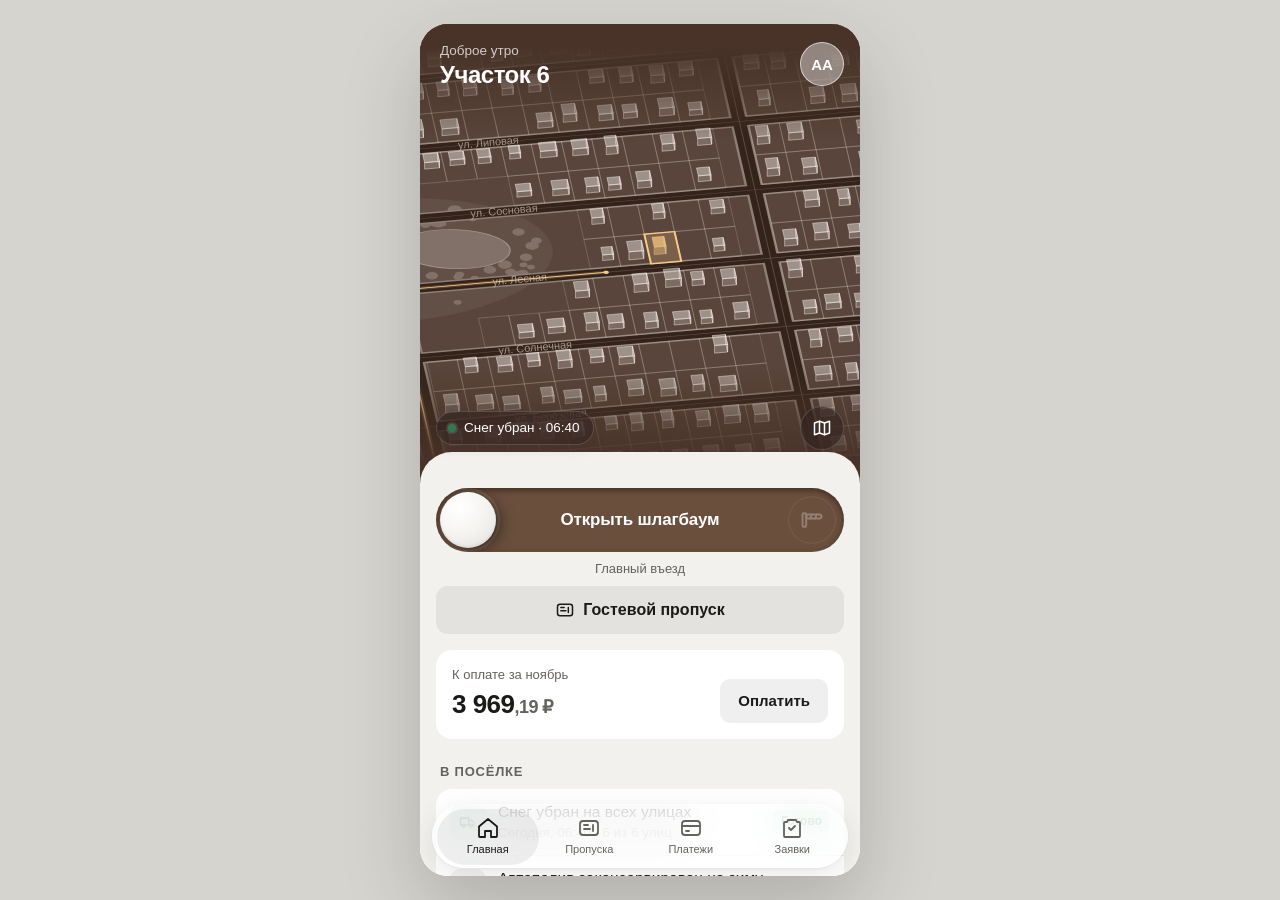
==== commit 51bf64da: "Approach plot 6 and reveal a front-facing house drawing" ====
--- a/index.html
+++ b/index.html
@@ -937,8 +937,78 @@
     });
   }
 
+  // Model coordinates: width, depth, and height. The facade is at depth zero.
+  var houseLines=[
+    [[-65,0,0],[-65,0,39],[65,0,39],[65,0,0],[-65,0,0]],
+    [[-71,0,39],[-49,-15,62],[49,-15,62],[71,0,39],[-71,0,39]],
+    [[-70,0,41],[-49,-15,62],[49,-15,62],[70,0,41]],
+    [[-20,1,37],[0,1,53],[20,1,37],[-20,1,37]],
+    [[-16,1,0],[-16,1,36]],[[16,1,0],[16,1,36]],
+    [[-8,1,0],[-8,1,22],[-7,1,27],[-4,1,30],[0,1,31],[4,1,30],[7,1,27],[8,1,22],[8,1,0]],
+    [[-21,3,0],[21,3,0]], [[-23,6,0],[23,6,0]],
+    [[-12,7,0],[-25,91,0]],[[12,7,0],[25,91,0]]
+  ];
+  [-47,47].forEach(function(x){
+    houseLines.push([[x-10,.5,9],[x-10,.5,29],[x+10,.5,29],[x+10,.5,9],[x-10,.5,9]]);
+    houseLines.push([[x,.5,9],[x,.5,29]],[[x-10,.5,19],[x+10,.5,19]]);
+  });
+  [18,31,47,67,91].forEach(function(y){
+    var x=12+(y-7)*13/84;
+    houseLines.push([[-x,y,0],[x,y,0]]);
+  });
+  var depthLines=[
+    [[65,0,0],[65,-34,0],[65,-34,39],[65,0,39]],
+    [[71,0,39],[71,-34,39],[49,-15,62]],
+    [[-71,0,39],[-71,-34,39],[-49,-15,62]],
+    [[-71,-34,39],[71,-34,39]]
+  ];
+  var facade=0, facadeMotion=null;
+  function clip01(value){return Math.max(0,Math.min(1,value))}
+  function moveFacade(next,now){
+    facadeMotion=reduce?null:{from:facade,to:next,start:now};
+    if(reduce)facade=next;
+    kick();
+  }
+  function drawFacade(progress){
+    var turning=clip01((progress-.18)/.82), eased=turning*turning*(3-2*turning);
+    var yaw=.56*(1-eased),cos=Math.cos(yaw),sin=Math.sin(yaw);
+    var pitch=.58-.37*eased, rise=Math.sqrt(1-pitch*pitch);
+    var anchor=toScreen(mine.x+PW/2,mine.y+PD/2);
+    var centerX=anchor[0]+(W/2-anchor[0])*eased;
+    var centerY=anchor[1]+(H*.62-anchor[1])*eased;
+    var scale=W*(.41+.40*eased)/142;
+    ctx.save();
+    ctx.setTransform(dpr,0,0,dpr,0,0);
+    ctx.globalAlpha=clip01((progress-.08)/.85);
+    ctx.fillStyle=currentSky;ctx.fillRect(0,0,W,H);
+    ctx.globalAlpha=1;
+    ctx.lineCap='round';ctx.lineJoin='round';ctx.lineWidth=1.15;
+    function trace(lines,alpha,color){
+      ctx.strokeStyle=rgba(color,alpha);
+      lines.forEach(function(line,i){
+        var segments=line.length-1,amount=clip01((progress-.033-i*.013)/.38)*segments;
+        if(amount<=0)return;
+        function project(point){
+          var x=point[0],y=point[1],z=point[2];
+          // Center the forward view's roof ridge over the facade.
+          return [centerX+(x*cos-y*sin)*scale,centerY+((x*sin+y*cos)*pitch-z*rise)*scale];
+        }
+        var first=project(line[0]);
+        ctx.beginPath();ctx.moveTo(first[0],first[1]);
+        for(var j=1;j<=Math.ceil(amount);j++){
+          var a=project(line[j-1]),b=project(line[j]),part=Math.min(1,amount-j+1);
+          ctx.lineTo(a[0]+(b[0]-a[0])*part,a[1]+(b[1]-a[1])*part);
+        }
+        ctx.stroke();
+      });
+    }
+    if(eased<1)trace(depthLines,.68*(1-eased),WARM);
+    trace(houseLines,.94,CREAM);
+    ctx.restore();
+  }
   function draw(now){
     ctx.setTransform(1,0,0,1,0,0);ctx.clearRect(0,0,cv.width,cv.height);if(!W)return;
+    if(facade>=1){lbl.classList.remove('on');drawFacade(1);return}
     var s=cam.s,px=1/s,snow=sc.weather!=='none',night=sc.night,detail=Math.min(1,Math.max(0,(s-.45)/.9));
     var volume=Math.min(1,Math.max(0,(s-.32)/.65));
     setT();
@@ -980,15 +1050,16 @@
     if(sc.weather==='snowing'){ctx.fillStyle='rgba(255,255,255,.75)';var dt=Math.min(50,now-(draw.last||now));draw.last=now;
       flakes.forEach(function(f){f.y+=f.v*dt;f.x+=Math.sin((now/900)+f.p)*.15;if(f.y>H+4){f.y=-4;f.x=Math.random()*W}ctx.beginPath();ctx.arc(f.x,f.y,f.r,0,Math.PI*2);ctx.fill()})}
     /* DOM label above the plot */
-    var lp=toScreen(mine.x+PW/2,mine.y),show=view==='plot'&&!anim&&s>1;
+    var lp=toScreen(mine.x+PW/2,mine.y),show=view==='plot'&&!anim&&s>1&&facade<.08;
     lbl.style.transform='translate3d('+lp[0].toFixed(1)+'px,'+(lp[1]-10).toFixed(1)+'px,0) translate(-50%,-100%)';lbl.classList.toggle('on',show);
+    if(facade>0)drawFacade(facade);
   }
   function active(){return !document.hidden&&$('#tab-home').classList.contains('active')}
   function frame(now){raf=0;
     if(scan!==null){
       var elapsed=now-scan;
       if(elapsed>=1850){
-        scan=null;anim=null;cam=camPlot();view='plot';setBtn();
+        scan=null;anim=null;cam=camPlot();view='plot';setBtn();moveFacade(1,now);
       }else if(elapsed>=430&&view==='all'){
         go('plot',1420);setBtn();
       }
@@ -996,16 +1067,21 @@
     if(anim){var p=Math.min(1,Math.max(0,(now-anim.t0)/anim.d)),e=p<.5?4*p*p*p:1-Math.pow(-2*p+2,3)/2,a=anim.a,b=anim.b;
       cam.x=a.x+(b.x-a.x)*e;cam.y=a.y+(b.y-a.y)*e;cam.tilt=a.tilt+(b.tilt-a.tilt)*e;cam.s=Math.exp(Math.log(a.s)+(Math.log(b.s)-Math.log(a.s))*e);
       if(p>=1){var done=anim.done;anim=null;done&&done(now)}}
+    if(facadeMotion){
+      var progress=clip01((now-facadeMotion.start)/(facadeMotion.to===1?1380:420));
+      facade=facadeMotion.from+(facadeMotion.to-facadeMotion.from)*progress;
+      if(progress>=1)facadeMotion=null;
+    }
     draw(now);
-    if((scan!==null||anim||sweep||pulse||sc.weather==='snowing')&&active())raf=requestAnimationFrame(frame);
+    if((scan!==null||anim||facadeMotion||(facade<1&&(sweep||pulse||sc.weather==='snowing')))&&active())kick();
   }
   function kick(){if(!raf)raf=requestAnimationFrame(frame)}
-  function go(to,d,done){if(reduce){view=to;cam=to==='plot'?camPlot():camAll();kick();done&&done();return}
+  function go(to,d,done){if(reduce){view=to;cam=to==='plot'?camPlot():camAll();kick();done&&done(performance.now());return}
     anim={a:{x:cam.x,y:cam.y,s:cam.s,tilt:cam.tilt},b:to==='plot'?camPlot():camAll(),t0:performance.now(),d:d,done:done};view=to;kick()}
   function setBtn(){btn.setAttribute('aria-label',view==='plot'?'Показать весь посёлок':'Показать мой участок');
     btn.innerHTML=view==='plot'?'<svg width="20" height="20" viewBox="0 0 24 24" fill="none" stroke="currentColor" stroke-width="1.8" stroke-linecap="round" stroke-linejoin="round" aria-hidden="true"><path d="M9 4L3 6v14l6-2 6 2 6-2V4l-6 2z"/><path d="M9 4v14M15 6v14"/></svg>'
       :'<svg width="20" height="20" viewBox="0 0 24 24" fill="none" stroke="currentColor" stroke-width="1.8" stroke-linecap="round" aria-hidden="true"><circle cx="12" cy="12" r="3.5"/><path d="M12 2v4M12 18v4M2 12h4M18 12h4"/></svg>'}
-  function toggle(){scan=null;haptic('light');go(view==='plot'?'all':'plot',900,function(n){if(view==='plot'&&!reduce){pulse=n;kick()}});setBtn()}
+  function toggle(){scan=null;haptic('light');var next=view==='plot'?'all':'plot';if(next==='all')moveFacade(0,performance.now());go(next,900,function(n){if(next==='plot'){pulse=reduce?null:n;moveFacade(1,n)}});setBtn()}
   btn.addEventListener('click',toggle);cv.addEventListener('click',toggle);
   function resize(){var r=cv.getBoundingClientRect();if(!r.width)return;dpr=Math.min(2,window.devicePixelRatio||1);W=r.width;H=r.height;cv.width=Math.round(W*dpr);cv.height=Math.round(H*dpr);
     if(!anim)cam=view==='plot'?camPlot():camAll();
@@ -1018,7 +1094,7 @@
       if(wasDirty&&isCleared&&s.weather!=='none'&&!reduce){var r=0;plots.forEach(function(p){r=Math.max(r,Math.hypot(p.x-gate.x,p.y-gate.y))});sweep={t0:performance.now(),d:1800,r:r+60}}
       if(!intro){
         intro=true;resize();
-        if(reduce){cam=camPlot();view='plot'}
+        if(reduce){cam=camPlot();view='plot';facade=1}
         else{cam=camAll();view='all';scan=performance.now()}
         setBtn()
       }
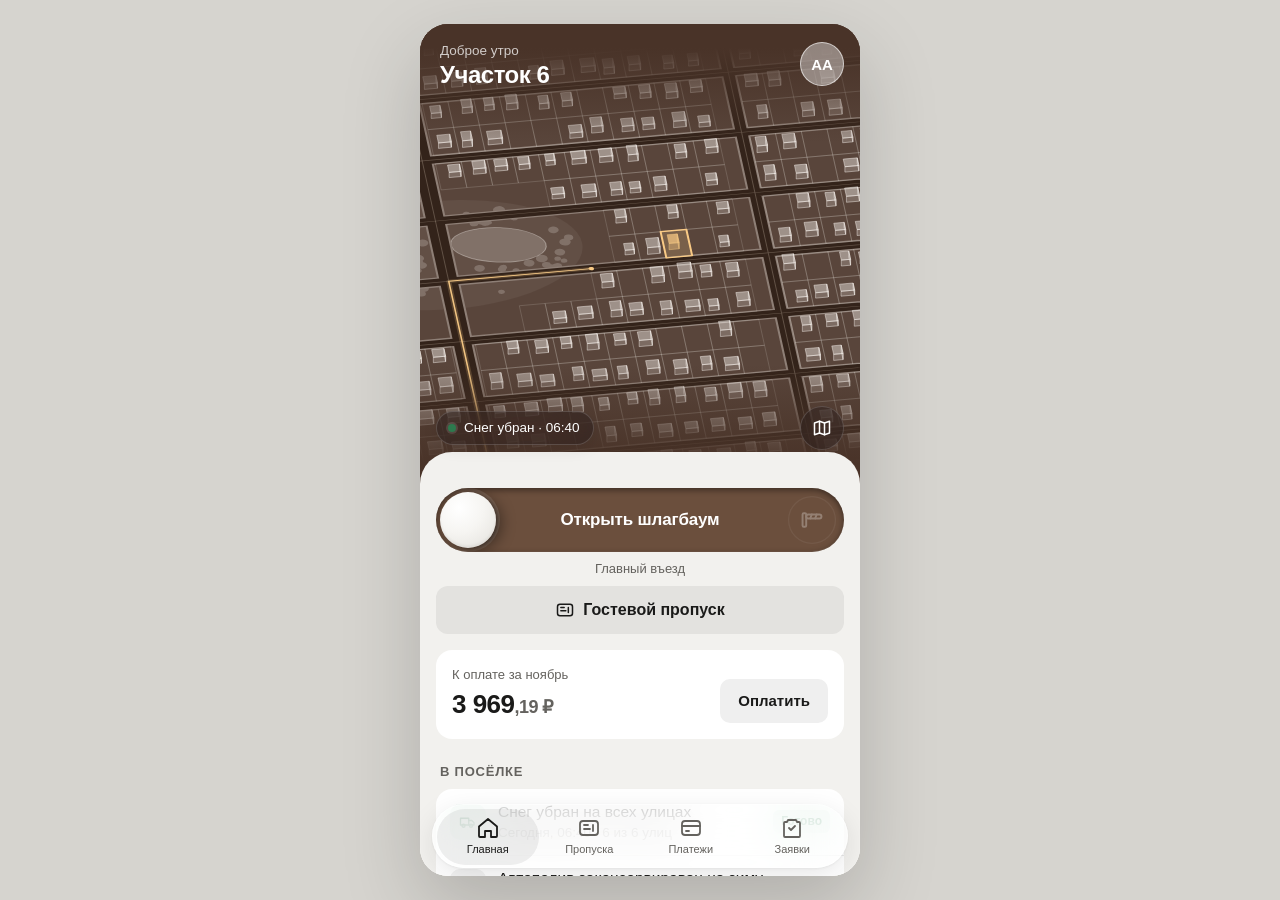
==== commit 869ad73f: "Restore the detailed architectural facade for plot 6" ====
--- a/index.html
+++ b/index.html
@@ -938,29 +938,27 @@
   }
 
   // Model coordinates: width, depth, and height. The facade is at depth zero.
-  var houseLines=[
-    [[-65,0,0],[-65,0,39],[65,0,39],[65,0,0],[-65,0,0]],
-    [[-71,0,39],[-49,-15,62],[49,-15,62],[71,0,39],[-71,0,39]],
-    [[-70,0,41],[-49,-15,62],[49,-15,62],[70,0,41]],
-    [[-20,1,37],[0,1,53],[20,1,37],[-20,1,37]],
-    [[-16,1,0],[-16,1,36]],[[16,1,0],[16,1,36]],
-    [[-8,1,0],[-8,1,22],[-7,1,27],[-4,1,30],[0,1,31],[4,1,30],[7,1,27],[8,1,22],[8,1,0]],
-    [[-21,3,0],[21,3,0]], [[-23,6,0],[23,6,0]],
-    [[-12,7,0],[-25,91,0]],[[12,7,0],[25,91,0]]
+  var frontElevation=[
+    ['M62 325 187 245h93l19 10 39-6 137 77H322l-45-39-47 39H62Z M74 331h154m96 0h142 M291 277l47-28',.98,.03],
+    ['M77 331v100h158m85 0h147V331 M91 336v90m363-90v90 M219 451h114m-105-7h99m-92-6h84',.78,.09],
+    ['M221 326l56-43 56 43 M238 326v112m80-112v112 M248 434v-77a30 30 0 0 1 60 0v77 M260 433v-77c0-22 37-22 37 0v77Z',.97,.14],
+    ['M106 344h63v65h-63Z M112 350h52v54h-52Z M130 350v54m17-54v54m-35-28h52 M189 345h38v64h-38Z M195 350h26v54h-26Z M208 350v54m-13-28h26 M105 416h66m16 0h42',.87,.21],
+    ['M332 344h33v65h-33Z M338 350h22v54h-22Z M349 350v54m-11-28h22 M374 344h65v65h-65Z M380 350h53v54h-53Z M397 350v54m18-54v54m-35-28h53 M330 416h110',.87,.24],
+    ['M161 265h122m-151 19h105m-135 19h110m124-22h60m-46 19h78m-65 17h90',.38,.15],
+    ['M77 428h145m111 0h134M96 336v89m354-89v89 M266 395h22m0-12v26',.37,.27]
+  ].map(function(layer){return {path:new Path2D(layer[0]),opacity:layer[1],delay:layer[2]}});
+  var walkway=[
+    [[-10,7,0],[-25,91,0]],[[10,7,0],[25,91,0]]
   ];
-  [-47,47].forEach(function(x){
-    houseLines.push([[x-10,.5,9],[x-10,.5,29],[x+10,.5,29],[x+10,.5,9],[x-10,.5,9]]);
-    houseLines.push([[x,.5,9],[x,.5,29]],[[x-10,.5,19],[x+10,.5,19]]);
-  });
   [18,31,47,67,91].forEach(function(y){
-    var x=12+(y-7)*13/84;
-    houseLines.push([[-x,y,0],[x,y,0]]);
+    var x=10+(y-7)*15/84;
+    walkway.push([[-x,y,0],[x,y,0]]);
   });
   var depthLines=[
-    [[65,0,0],[65,-34,0],[65,-34,39],[65,0,39]],
-    [[71,0,39],[71,-34,39],[49,-15,62]],
-    [[-71,0,39],[-71,-34,39],[-49,-15,62]],
-    [[-71,-34,39],[71,-34,39]]
+    [[64,0,2],[64,-39,2],[64,-39,36],[64,0,36]],
+    [[67,0,38],[67,-41,38],[21,0,62]],
+    [[-73,0,38],[-73,-41,38],[-30,0,65]],
+    [[-73,-41,38],[67,-41,38]]
   ];
   var facade=0, facadeMotion=null;
   function clip01(value){return Math.max(0,Math.min(1,value))}
@@ -990,7 +988,6 @@
         if(amount<=0)return;
         function project(point){
           var x=point[0],y=point[1],z=point[2];
-          // Center the forward view's roof ridge over the facade.
           return [centerX+(x*cos-y*sin)*scale,centerY+((x*sin+y*cos)*pitch-z*rise)*scale];
         }
         var first=project(line[0]);
@@ -1003,7 +1000,19 @@
       });
     }
     if(eased<1)trace(depthLines,.68*(1-eased),WARM);
-    trace(houseLines,.94,CREAM);
+    trace(walkway,.62,CREAM);
+    // Project the original architectural drawing as one vertical plane.
+    var unit=scale/2.95;
+    ctx.translate(centerX,centerY);
+    ctx.transform(cos*unit,sin*pitch*unit,0,rise*unit,0,0);
+    ctx.translate(-277,-438);
+    ctx.lineWidth=1.1/unit;
+    frontElevation.forEach(function(layer){
+      var reveal=clip01((progress-layer.delay)/.33);
+      if(reveal===0)return;
+      ctx.strokeStyle=rgba(CREAM,layer.opacity*reveal);
+      ctx.stroke(layer.path);
+    });
     ctx.restore();
   }
   function draw(now){
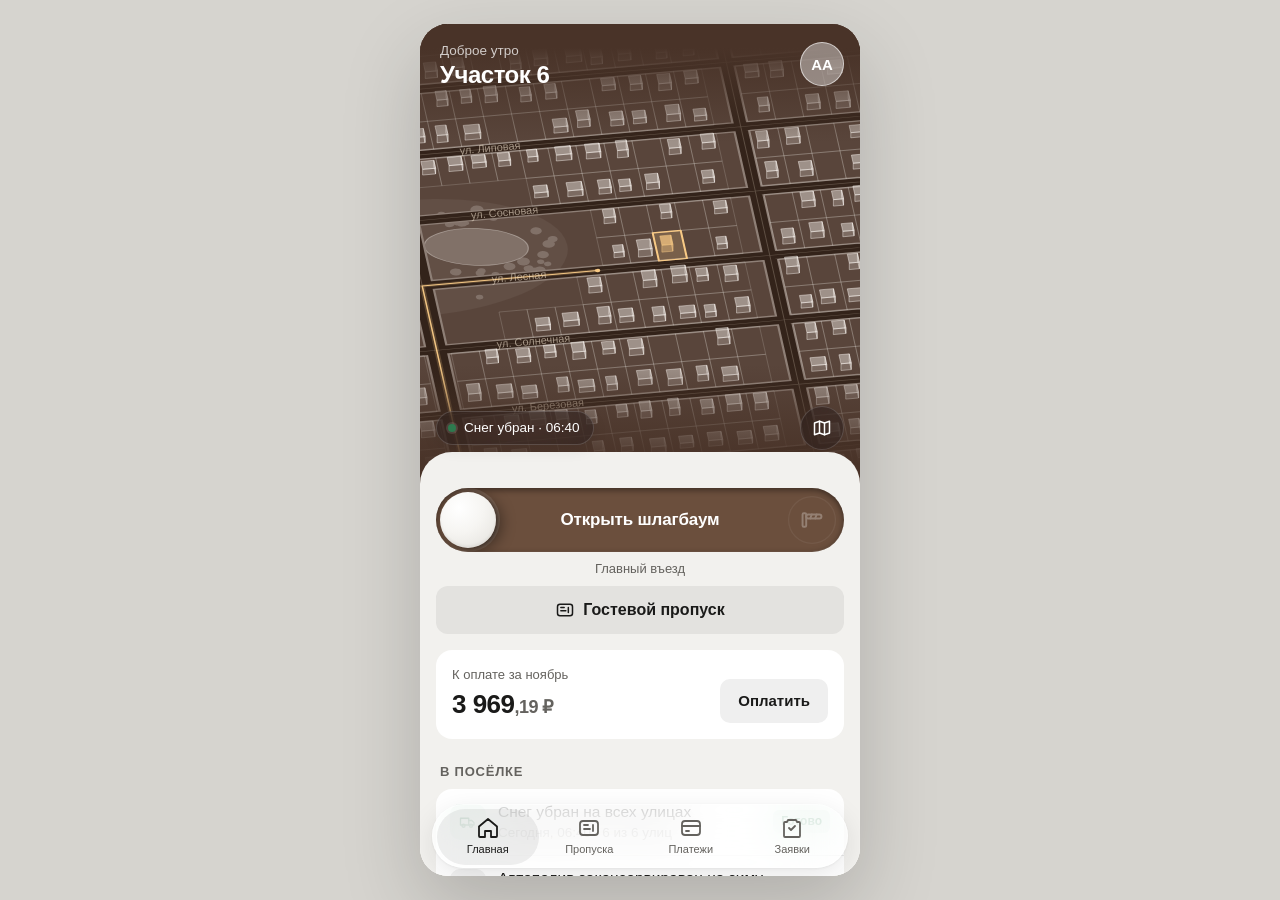
==== commit a9946750: "Center the cottage and walkway between the hero controls" ====
--- a/index.html
+++ b/index.html
@@ -960,7 +960,19 @@
     [[-73,0,38],[-73,-41,38],[-30,0,65]],
     [[-73,-41,38],[67,-41,38]]
   ];
-  var facade=0, facadeMotion=null;
+  var facade=0, facadeMotion=null, facadeBaseline=0;
+  var facadeEndPitch=.21;
+  function centerFacade(){
+    var greeting=$('#heroGreet'),status=$('.hero-status');
+    var top=greeting.offsetTop+greeting.offsetHeight;
+    var bottom=Math.min(status.offsetTop,btn.offsetTop);
+    var finalScale=W*.81/142;
+    // Center the full drawing, including the path, within the open area.
+    var roofHeight=(438-245)/2.95*Math.sqrt(1-facadeEndPitch*facadeEndPitch);
+    var pathDepth=91*facadeEndPitch;
+    var midpoint=bottom>top?(top+bottom)/2:H/2;
+    facadeBaseline=midpoint+(roofHeight-pathDepth)*finalScale/2;
+  }
   function clip01(value){return Math.max(0,Math.min(1,value))}
   function moveFacade(next,now){
     facadeMotion=reduce?null:{from:facade,to:next,start:now};
@@ -970,10 +982,10 @@
   function drawFacade(progress){
     var turning=clip01((progress-.18)/.82), eased=turning*turning*(3-2*turning);
     var yaw=.56*(1-eased),cos=Math.cos(yaw),sin=Math.sin(yaw);
-    var pitch=.58-.37*eased, rise=Math.sqrt(1-pitch*pitch);
+    var pitch=.58+(facadeEndPitch-.58)*eased, rise=Math.sqrt(1-pitch*pitch);
     var anchor=toScreen(mine.x+PW/2,mine.y+PD/2);
     var centerX=anchor[0]+(W/2-anchor[0])*eased;
-    var centerY=anchor[1]+(H*.62-anchor[1])*eased;
+    var centerY=anchor[1]+(facadeBaseline-anchor[1])*eased;
     var scale=W*(.41+.40*eased)/142;
     ctx.save();
     ctx.setTransform(dpr,0,0,dpr,0,0);
@@ -1093,6 +1105,7 @@
   function toggle(){scan=null;haptic('light');var next=view==='plot'?'all':'plot';if(next==='all')moveFacade(0,performance.now());go(next,900,function(n){if(next==='plot'){pulse=reduce?null:n;moveFacade(1,n)}});setBtn()}
   btn.addEventListener('click',toggle);cv.addEventListener('click',toggle);
   function resize(){var r=cv.getBoundingClientRect();if(!r.width)return;dpr=Math.min(2,window.devicePixelRatio||1);W=r.width;H=r.height;cv.width=Math.round(W*dpr);cv.height=Math.round(H*dpr);
+    centerFacade();
     if(!anim)cam=view==='plot'?camPlot():camAll();
     flakes=[];for(var i=0;i<70;i++)flakes.push({x:Math.random()*W,y:Math.random()*H,r:.8+Math.random()*1.6,v:.02+Math.random()*.035,p:Math.random()*6});kick()}
   var intro=false;
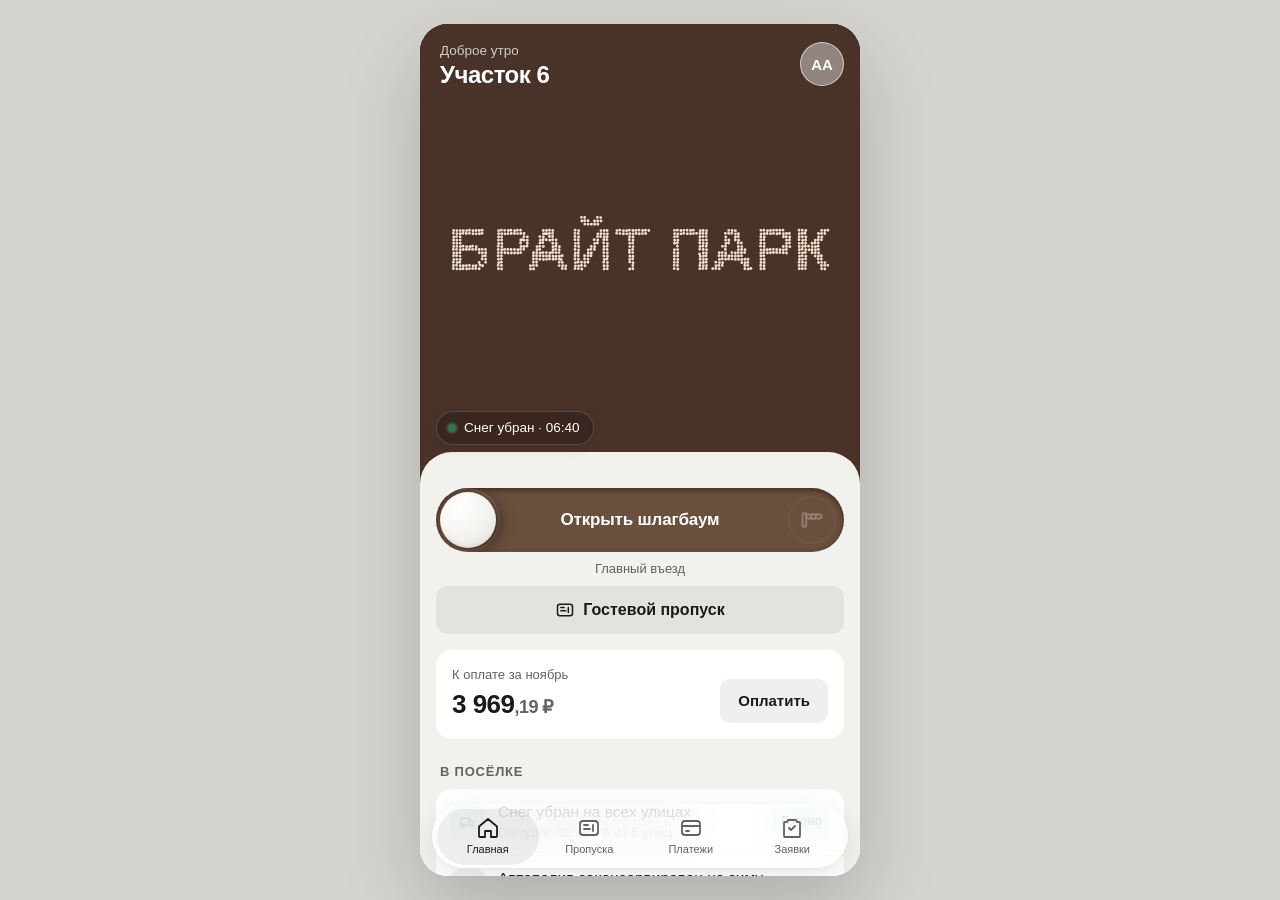
==== commit ae9458c6: "Add a once-a-day splash: 650 dots form the wordmark and land on their plots Plays inside the map blo" ====
--- a/index.html
+++ b/index.html
@@ -110,6 +110,8 @@
   background:rgba(16,18,28,.34);border:.5px solid rgba(255,255,255,.16);-webkit-backdrop-filter:blur(18px) saturate(1.7);backdrop-filter:blur(18px) saturate(1.7);
   transition:transform 160ms var(--ease-out)}
 .map-toggle:active{transform:scale(.92)}
+.map-toggle.wait{opacity:0;pointer-events:none}
+.map-toggle{transition:transform 160ms var(--ease-out),opacity 300ms ease}
 .no-glass .map-toggle{-webkit-backdrop-filter:none;backdrop-filter:none;background:rgba(16,18,28,.82)}
 @media (prefers-reduced-motion:reduce){.map-label{transition:none}}
 .home-body{position:relative;z-index:2;margin-top:-32px;padding:32px 16px calc(96px + var(--sab));min-height:calc(100% - var(--H,325px) + 32px);background:var(--bg);border-radius:32px 32px 0 0}
@@ -1074,9 +1076,45 @@
     var lp=toScreen(mine.x+PW/2,mine.y),show=view==='plot'&&!anim&&s>1&&facade<.08;
     lbl.style.transform='translate3d('+lp[0].toFixed(1)+'px,'+(lp[1]-10).toFixed(1)+'px,0) translate(-50%,-100%)';lbl.classList.toggle('on',show);
     if(facade>0)drawFacade(facade);
+    if(splash)drawSplash(now);
   }
+  /* ---------- splash: 650 dots, one per plot, gather into the wordmark and land on their plots ----------
+     Plays once a day, only inside the map block: the gate and the rest of the screen work meanwhile. Tap skips it. */
+  var splash=null,SPL_END=2500;
+  function splashDue(){try{var d=new Date().toDateString();if(localStorage.getItem('bp-splash')===d)return false;localStorage.setItem('bp-splash',d)}catch(e){}return true}
+  function wordPoints(n){
+    var c=document.createElement('canvas'),w=Math.round(W),h=Math.round(H),g=c.getContext('2d'),f=focal(),font=getComputedStyle(document.body).fontFamily,fs=56;
+    c.width=w;c.height=h;g.font='800 '+fs+'px '+font;fs=Math.min(64,fs*(W-56)/g.measureText('БРАЙТ ПАРК').width);
+    g.font='800 '+fs+'px '+font;g.textAlign='center';g.textBaseline='middle';g.fillStyle='#fff';g.fillText('БРАЙТ ПАРК',f.x,f.y);
+    /* an even grid inside the letters reads crisper than random sampling; the step is picked so the grid holds about n dots */
+    var data=g.getImageData(0,0,w,h).data,inside=function(x,y){x=Math.round(x);y=Math.round(y);return data[(y*w+x)*4+3]>150},pts=[];
+    for(var st=6;st>=1.5;st-=.1){pts=[];for(var y=st/2;y<h;y+=st)for(var x=st/2;x<w;x+=st)if(inside(x,y))pts.push([x,y]);if(pts.length>=n)break}
+    var out=[],k=pts.length/n;for(var i=0;i<n;i++)out.push(pts[Math.min(pts.length-1,Math.floor(i*k))]);return out}
+  function startSplash(now){
+    var text=wordPoints(plots.length).sort(function(a,b){return a[0]-b[0]}),
+      land=plots.map(function(p){return toScreen(p.x+PW/2,p.y+PD/2)}).sort(function(a,b){return a[0]-b[0]}),f=focal(),far=Math.max(W,H)*.75;
+    splash={t0:now,dots:text.map(function(t,i){var a=rnd()*Math.PI*2,r=far*(.85+rnd()*.5);
+      return {sx:f.x+Math.cos(a)*r,sy:f.y+Math.sin(a)*r,tx:t[0],ty:t[1],lx:land[i][0],ly:land[i][1],d:rnd()*350,u:900+rnd()*250,sw:(rnd()-.5)*140,ph:rnd()*6}})};
+    btn.classList.add('wait');kick()}
+  function endSplash(now){splash=null;btn.classList.remove('wait');scan=now;kick()}
+  function ease3(p){return p<.5?4*p*p*p:1-Math.pow(-2*p+2,3)/2}
+  function drawSplash(now){
+    var t=now-splash.t0,mapA=clip01((t-2050)/400);
+    ctx.setTransform(dpr,0,0,dpr,0,0);
+    ctx.globalAlpha=1-mapA;ctx.fillStyle=currentSky;ctx.fillRect(0,0,W,H);ctx.globalAlpha=1;
+    ctx.fillStyle=rgba(CREAM,1);ctx.beginPath();
+    var hold=t>1450&&t<1950,r=t<1900?1.45:1.45-.5*clip01((t-1900)/500);
+    for(var i=0;i<splash.dots.length;i++){var d=splash.dots[i],x,y;
+      if(t<1900){var p=clip01((t-d.d)/d.u),e=1-Math.pow(1-p,3),sw=Math.sin(p*Math.PI)*d.sw;
+        var dx=d.tx-d.sx,dy=d.ty-d.sy,l=Math.hypot(dx,dy)||1;x=d.sx+dx*e-dy/l*sw;y=d.sy+dy*e+dx/l*sw;
+        if(hold){x+=Math.sin(now/170+d.ph)*.25;y+=Math.cos(now/190+d.ph)*.25}}
+      else{var q=ease3(clip01((t-1900-d.lx/W*220)/480));x=d.tx+(d.lx-d.tx)*q;y=d.ty+(d.ly-d.ty)*q}
+      ctx.moveTo(x+r,y);ctx.arc(x,y,r,0,Math.PI*2)}
+    ctx.globalAlpha=1-mapA*.9;ctx.fill();ctx.globalAlpha=1}
   function active(){return !document.hidden&&$('#tab-home').classList.contains('active')}
   function frame(now){raf=0;
+    if(splash&&!splash.h&&now-splash.t0>1500){splash.h=1;haptic('light')}
+    if(splash&&now-splash.t0>=SPL_END){endSplash(now)}
     if(scan!==null){
       var elapsed=now-scan;
       if(elapsed>=1850){
@@ -1094,7 +1132,7 @@
       if(progress>=1)facadeMotion=null;
     }
     draw(now);
-    if((scan!==null||anim||facadeMotion||(facade<1&&(sweep||pulse||sc.weather==='snowing')))&&active())kick();
+    if((splash||scan!==null||anim||facadeMotion||(facade<1&&(sweep||pulse||sc.weather==='snowing')))&&active())kick();
   }
   function kick(){if(!raf)raf=requestAnimationFrame(frame)}
   function go(to,d,done){if(reduce){view=to;cam=to==='plot'?camPlot():camAll();kick();done&&done(performance.now());return}
@@ -1102,7 +1140,7 @@
   function setBtn(){btn.setAttribute('aria-label',view==='plot'?'Показать весь посёлок':'Показать мой участок');
     btn.innerHTML=view==='plot'?'<svg width="20" height="20" viewBox="0 0 24 24" fill="none" stroke="currentColor" stroke-width="1.8" stroke-linecap="round" stroke-linejoin="round" aria-hidden="true"><path d="M9 4L3 6v14l6-2 6 2 6-2V4l-6 2z"/><path d="M9 4v14M15 6v14"/></svg>'
       :'<svg width="20" height="20" viewBox="0 0 24 24" fill="none" stroke="currentColor" stroke-width="1.8" stroke-linecap="round" aria-hidden="true"><circle cx="12" cy="12" r="3.5"/><path d="M12 2v4M12 18v4M2 12h4M18 12h4"/></svg>'}
-  function toggle(){scan=null;haptic('light');var next=view==='plot'?'all':'plot';if(next==='all')moveFacade(0,performance.now());go(next,900,function(n){if(next==='plot'){pulse=reduce?null:n;moveFacade(1,n)}});setBtn()}
+  function toggle(){if(splash){haptic('light');endSplash(performance.now());return}scan=null;haptic('light');var next=view==='plot'?'all':'plot';if(next==='all')moveFacade(0,performance.now());go(next,900,function(n){if(next==='plot'){pulse=reduce?null:n;moveFacade(1,n)}});setBtn()}
   btn.addEventListener('click',toggle);cv.addEventListener('click',toggle);
   function resize(){var r=cv.getBoundingClientRect();if(!r.width)return;dpr=Math.min(2,window.devicePixelRatio||1);W=r.width;H=r.height;cv.width=Math.round(W*dpr);cv.height=Math.round(H*dpr);
     centerFacade();
@@ -1117,7 +1155,7 @@
       if(!intro){
         intro=true;resize();
         if(reduce){cam=camPlot();view='plot';facade=1}
-        else{cam=camAll();view='all';scan=performance.now()}
+        else{cam=camAll();view='all';if(splashDue())startSplash(performance.now());else scan=performance.now()}
         setBtn()
       }
       kick()},
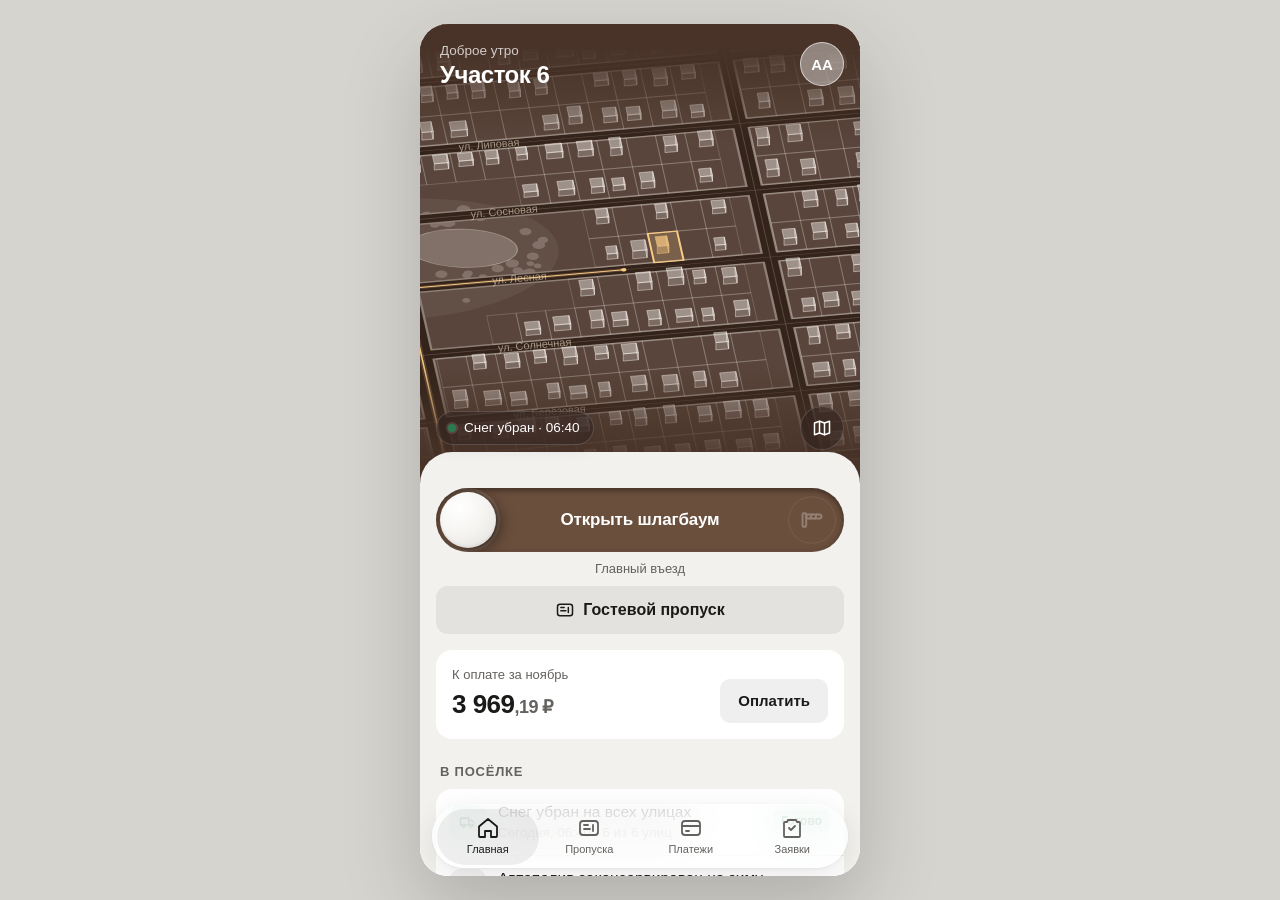
==== commit b43f14f4: "Revert "Add a once-a-day splash: 650 dots form the wordmark and land on their plots" This reverts co" ====
--- a/index.html
+++ b/index.html
@@ -110,8 +110,6 @@
   background:rgba(16,18,28,.34);border:.5px solid rgba(255,255,255,.16);-webkit-backdrop-filter:blur(18px) saturate(1.7);backdrop-filter:blur(18px) saturate(1.7);
   transition:transform 160ms var(--ease-out)}
 .map-toggle:active{transform:scale(.92)}
-.map-toggle.wait{opacity:0;pointer-events:none}
-.map-toggle{transition:transform 160ms var(--ease-out),opacity 300ms ease}
 .no-glass .map-toggle{-webkit-backdrop-filter:none;backdrop-filter:none;background:rgba(16,18,28,.82)}
 @media (prefers-reduced-motion:reduce){.map-label{transition:none}}
 .home-body{position:relative;z-index:2;margin-top:-32px;padding:32px 16px calc(96px + var(--sab));min-height:calc(100% - var(--H,325px) + 32px);background:var(--bg);border-radius:32px 32px 0 0}
@@ -1076,45 +1074,9 @@
     var lp=toScreen(mine.x+PW/2,mine.y),show=view==='plot'&&!anim&&s>1&&facade<.08;
     lbl.style.transform='translate3d('+lp[0].toFixed(1)+'px,'+(lp[1]-10).toFixed(1)+'px,0) translate(-50%,-100%)';lbl.classList.toggle('on',show);
     if(facade>0)drawFacade(facade);
-    if(splash)drawSplash(now);
   }
-  /* ---------- splash: 650 dots, one per plot, gather into the wordmark and land on their plots ----------
-     Plays once a day, only inside the map block: the gate and the rest of the screen work meanwhile. Tap skips it. */
-  var splash=null,SPL_END=2500;
-  function splashDue(){try{var d=new Date().toDateString();if(localStorage.getItem('bp-splash')===d)return false;localStorage.setItem('bp-splash',d)}catch(e){}return true}
-  function wordPoints(n){
-    var c=document.createElement('canvas'),w=Math.round(W),h=Math.round(H),g=c.getContext('2d'),f=focal(),font=getComputedStyle(document.body).fontFamily,fs=56;
-    c.width=w;c.height=h;g.font='800 '+fs+'px '+font;fs=Math.min(64,fs*(W-56)/g.measureText('БРАЙТ ПАРК').width);
-    g.font='800 '+fs+'px '+font;g.textAlign='center';g.textBaseline='middle';g.fillStyle='#fff';g.fillText('БРАЙТ ПАРК',f.x,f.y);
-    /* an even grid inside the letters reads crisper than random sampling; the step is picked so the grid holds about n dots */
-    var data=g.getImageData(0,0,w,h).data,inside=function(x,y){x=Math.round(x);y=Math.round(y);return data[(y*w+x)*4+3]>150},pts=[];
-    for(var st=6;st>=1.5;st-=.1){pts=[];for(var y=st/2;y<h;y+=st)for(var x=st/2;x<w;x+=st)if(inside(x,y))pts.push([x,y]);if(pts.length>=n)break}
-    var out=[],k=pts.length/n;for(var i=0;i<n;i++)out.push(pts[Math.min(pts.length-1,Math.floor(i*k))]);return out}
-  function startSplash(now){
-    var text=wordPoints(plots.length).sort(function(a,b){return a[0]-b[0]}),
-      land=plots.map(function(p){return toScreen(p.x+PW/2,p.y+PD/2)}).sort(function(a,b){return a[0]-b[0]}),f=focal(),far=Math.max(W,H)*.75;
-    splash={t0:now,dots:text.map(function(t,i){var a=rnd()*Math.PI*2,r=far*(.85+rnd()*.5);
-      return {sx:f.x+Math.cos(a)*r,sy:f.y+Math.sin(a)*r,tx:t[0],ty:t[1],lx:land[i][0],ly:land[i][1],d:rnd()*350,u:900+rnd()*250,sw:(rnd()-.5)*140,ph:rnd()*6}})};
-    btn.classList.add('wait');kick()}
-  function endSplash(now){splash=null;btn.classList.remove('wait');scan=now;kick()}
-  function ease3(p){return p<.5?4*p*p*p:1-Math.pow(-2*p+2,3)/2}
-  function drawSplash(now){
-    var t=now-splash.t0,mapA=clip01((t-2050)/400);
-    ctx.setTransform(dpr,0,0,dpr,0,0);
-    ctx.globalAlpha=1-mapA;ctx.fillStyle=currentSky;ctx.fillRect(0,0,W,H);ctx.globalAlpha=1;
-    ctx.fillStyle=rgba(CREAM,1);ctx.beginPath();
-    var hold=t>1450&&t<1950,r=t<1900?1.45:1.45-.5*clip01((t-1900)/500);
-    for(var i=0;i<splash.dots.length;i++){var d=splash.dots[i],x,y;
-      if(t<1900){var p=clip01((t-d.d)/d.u),e=1-Math.pow(1-p,3),sw=Math.sin(p*Math.PI)*d.sw;
-        var dx=d.tx-d.sx,dy=d.ty-d.sy,l=Math.hypot(dx,dy)||1;x=d.sx+dx*e-dy/l*sw;y=d.sy+dy*e+dx/l*sw;
-        if(hold){x+=Math.sin(now/170+d.ph)*.25;y+=Math.cos(now/190+d.ph)*.25}}
-      else{var q=ease3(clip01((t-1900-d.lx/W*220)/480));x=d.tx+(d.lx-d.tx)*q;y=d.ty+(d.ly-d.ty)*q}
-      ctx.moveTo(x+r,y);ctx.arc(x,y,r,0,Math.PI*2)}
-    ctx.globalAlpha=1-mapA*.9;ctx.fill();ctx.globalAlpha=1}
   function active(){return !document.hidden&&$('#tab-home').classList.contains('active')}
   function frame(now){raf=0;
-    if(splash&&!splash.h&&now-splash.t0>1500){splash.h=1;haptic('light')}
-    if(splash&&now-splash.t0>=SPL_END){endSplash(now)}
     if(scan!==null){
       var elapsed=now-scan;
       if(elapsed>=1850){
@@ -1132,7 +1094,7 @@
       if(progress>=1)facadeMotion=null;
     }
     draw(now);
-    if((splash||scan!==null||anim||facadeMotion||(facade<1&&(sweep||pulse||sc.weather==='snowing')))&&active())kick();
+    if((scan!==null||anim||facadeMotion||(facade<1&&(sweep||pulse||sc.weather==='snowing')))&&active())kick();
   }
   function kick(){if(!raf)raf=requestAnimationFrame(frame)}
   function go(to,d,done){if(reduce){view=to;cam=to==='plot'?camPlot():camAll();kick();done&&done(performance.now());return}
@@ -1140,7 +1102,7 @@
   function setBtn(){btn.setAttribute('aria-label',view==='plot'?'Показать весь посёлок':'Показать мой участок');
     btn.innerHTML=view==='plot'?'<svg width="20" height="20" viewBox="0 0 24 24" fill="none" stroke="currentColor" stroke-width="1.8" stroke-linecap="round" stroke-linejoin="round" aria-hidden="true"><path d="M9 4L3 6v14l6-2 6 2 6-2V4l-6 2z"/><path d="M9 4v14M15 6v14"/></svg>'
       :'<svg width="20" height="20" viewBox="0 0 24 24" fill="none" stroke="currentColor" stroke-width="1.8" stroke-linecap="round" aria-hidden="true"><circle cx="12" cy="12" r="3.5"/><path d="M12 2v4M12 18v4M2 12h4M18 12h4"/></svg>'}
-  function toggle(){if(splash){haptic('light');endSplash(performance.now());return}scan=null;haptic('light');var next=view==='plot'?'all':'plot';if(next==='all')moveFacade(0,performance.now());go(next,900,function(n){if(next==='plot'){pulse=reduce?null:n;moveFacade(1,n)}});setBtn()}
+  function toggle(){scan=null;haptic('light');var next=view==='plot'?'all':'plot';if(next==='all')moveFacade(0,performance.now());go(next,900,function(n){if(next==='plot'){pulse=reduce?null:n;moveFacade(1,n)}});setBtn()}
   btn.addEventListener('click',toggle);cv.addEventListener('click',toggle);
   function resize(){var r=cv.getBoundingClientRect();if(!r.width)return;dpr=Math.min(2,window.devicePixelRatio||1);W=r.width;H=r.height;cv.width=Math.round(W*dpr);cv.height=Math.round(H*dpr);
     centerFacade();
@@ -1155,7 +1117,7 @@
       if(!intro){
         intro=true;resize();
         if(reduce){cam=camPlot();view='plot';facade=1}
-        else{cam=camAll();view='all';if(splashDue())startSplash(performance.now());else scan=performance.now()}
+        else{cam=camAll();view='all';scan=performance.now()}
         setBtn()
       }
       kick()},
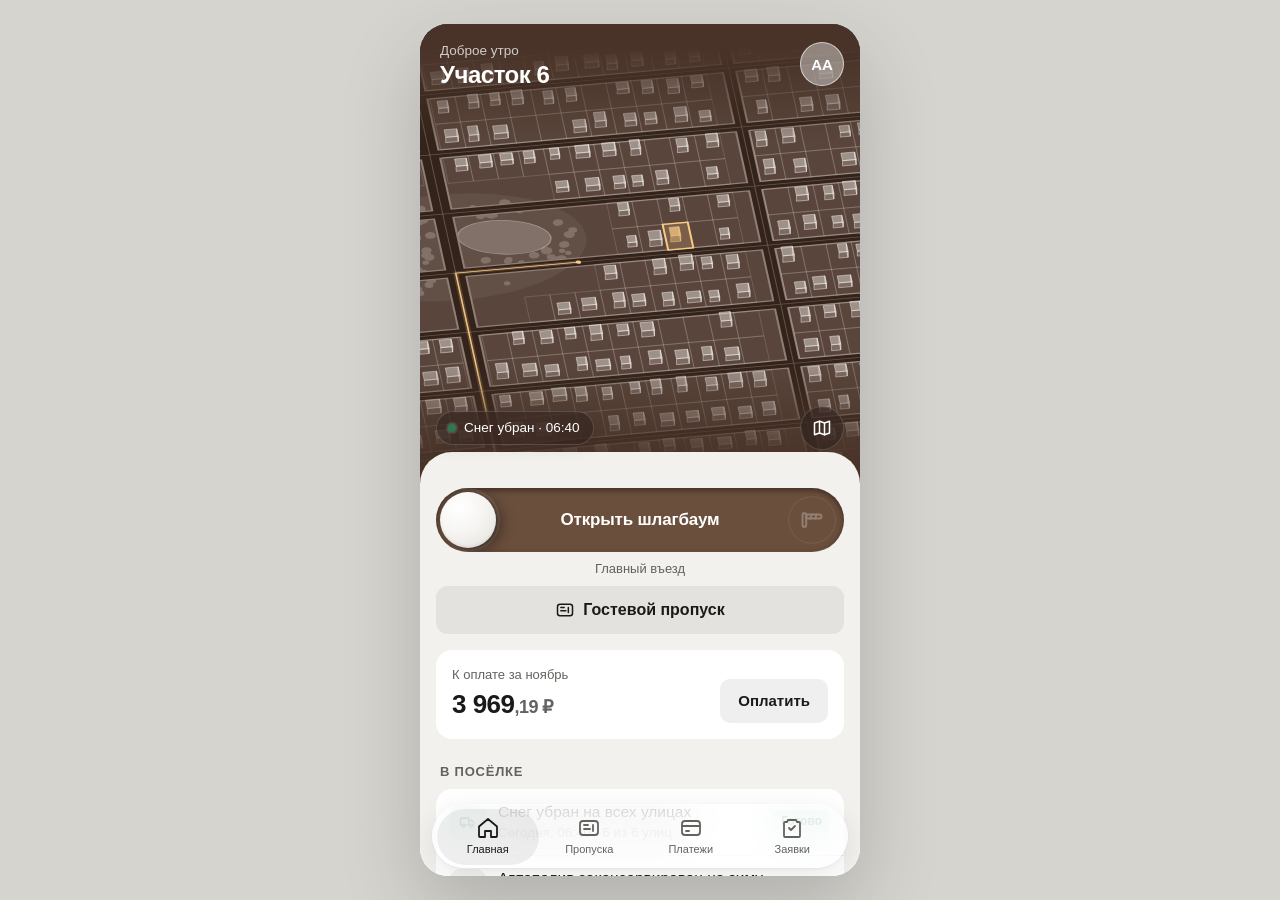
==== commit 3fadb454: "Centre the map between the greeting and the bottom controls Measure the open band from the layout in" ====
--- a/index.html
+++ b/index.html
@@ -857,7 +857,11 @@
 
   /* camera */
   var dpr=1,W=0,H=0,cam={x:0,y:0,s:1,tilt:.8},view='plot',anim=null,sweep=null,pulse=null,scan=null,raf=0,sc={night:false,weather:'none'},cleared=true,flakes=[];
-  function focal(){var top=96+num('--sat'),bot=96;return {x:W/2,y:top+(H-top-bot)/2,top:top,bot:bot}}
+  /* the map is centred in the open band between the greeting and the bottom controls,
+     measured from the layout so Telegram's own top buttons and safe areas are accounted for */
+  var F=null;
+  function focal(){if(F)return F;var g=$('#heroGreet'),st=$('.hero-status'),top=g.offsetTop+g.offsetHeight+12,low=Math.min(st.offsetTop,btn.offsetTop)-12;
+    if(!(low>top))return {x:W/2,y:H/2,top:96,bot:96};F={x:W/2,y:(top+low)/2,top:top,bot:H-low};return F}
   function num(v){return parseFloat(getComputedStyle($('#app')).getPropertyValue(v))||0}
   function camPlot(){return {x:mine.x+PW/2,y:mine.y+PD/2,s:Math.max(1.15,W/300),tilt:.59}}
   function camAll(){var f=focal(),pts=[[bounds.x0,bounds.y0],[bounds.x1,bounds.y0],[bounds.x0,bounds.y1],[bounds.x1,bounds.y1]].map(function(q){return [q[0]*COS-q[1]*SIN,q[0]*SIN+q[1]*COS]});
@@ -1027,7 +1031,7 @@
     });
     ctx.restore();
   }
-  function draw(now){
+  function draw(now){F=null;
     ctx.setTransform(1,0,0,1,0,0);ctx.clearRect(0,0,cv.width,cv.height);if(!W)return;
     if(facade>=1){lbl.classList.remove('on');drawFacade(1);return}
     var s=cam.s,px=1/s,snow=sc.weather!=='none',night=sc.night,detail=Math.min(1,Math.max(0,(s-.45)/.9));
@@ -1108,6 +1112,8 @@
     centerFacade();
     if(!anim)cam=view==='plot'?camPlot():camAll();
     flakes=[];for(var i=0;i<70;i++)flakes.push({x:Math.random()*W,y:Math.random()*H,r:.8+Math.random()*1.6,v:.02+Math.random()*.035,p:Math.random()*6});kick()}
+  /* Telegram changes its insets after launch (fullscreen, content safe area): follow the canvas size, not only window resizes */
+  if(window.ResizeObserver)new ResizeObserver(function(){var r=cv.getBoundingClientRect();if(Math.abs(r.width-W)>.5||Math.abs(r.height-H)>.5)resize()}).observe(cv);
   var intro=false;
   $('#mapStreet').textContent='ул. '+mine.street;
   return {
@@ -1152,6 +1158,7 @@
 var heroH=325;
 function layoutHero(){var w=$('#app').clientWidth;heroH=Math.round(w+20);$('#app').style.setProperty('--H',heroH+'px');villageMap.resize()}
 window.addEventListener('resize',layoutHero);
+if(TG&&TG.onEvent)['safeAreaChanged','contentSafeAreaChanged','fullscreenChanged','viewportChanged'].forEach(function(ev){try{TG.onEvent(ev,function(){setTimeout(layoutHero,50)})}catch(e){}});
 
 /* ---------- demo sheet controls ---------- */
 function segInit(id,get,set){
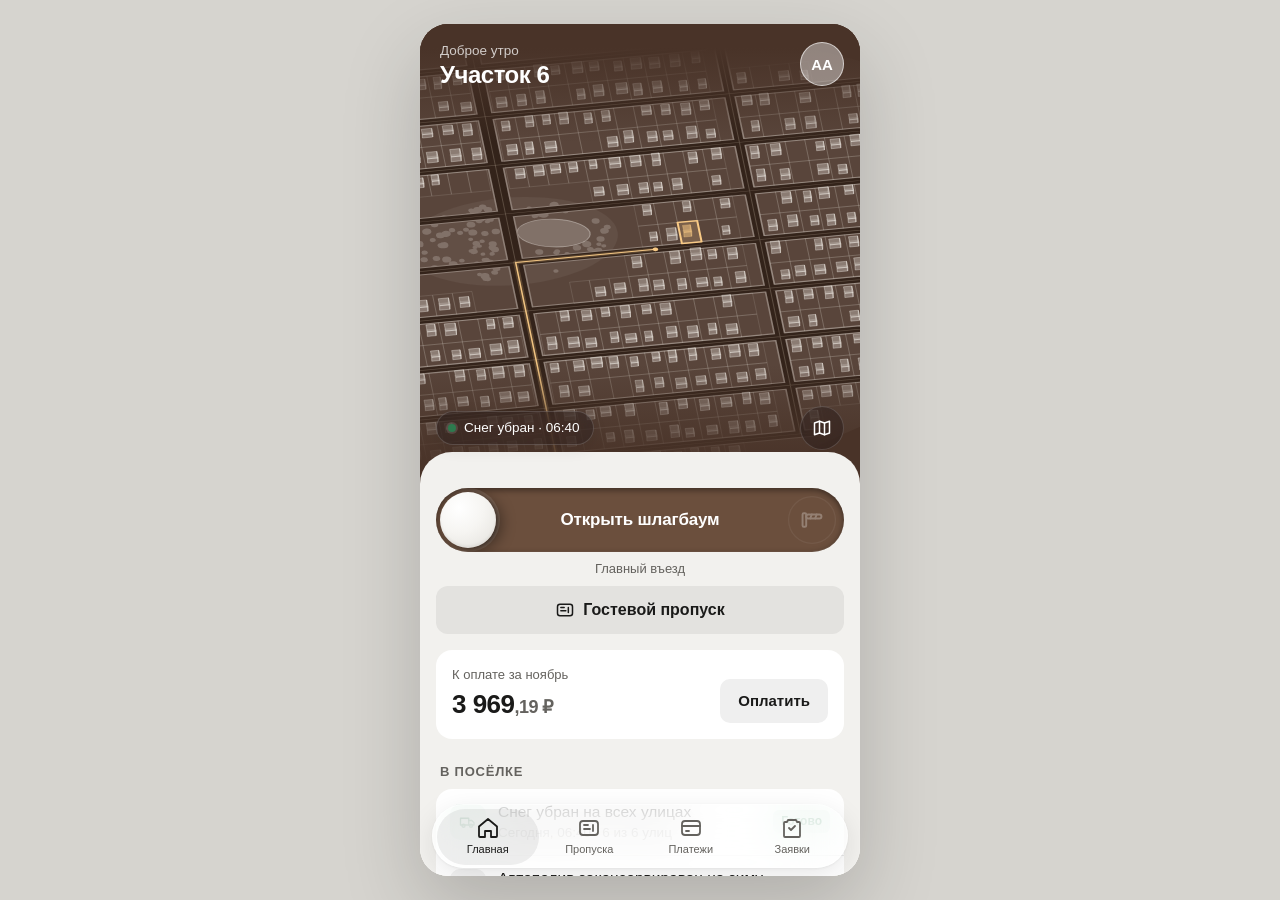
==== commit 571e34b7: "Smooth the intro: one continuous move from the village to the facade The facade now starts rising wh" ====
--- a/index.html
+++ b/index.html
@@ -979,7 +979,7 @@
   }
   function clip01(value){return Math.max(0,Math.min(1,value))}
   function moveFacade(next,now){
-    facadeMotion=reduce?null:{from:facade,to:next,start:now};
+    facadeMotion=reduce?null:{from:facade,to:next,start:now==null?null:now};
     if(reduce)facade=next;
     kick();
   }
@@ -1081,32 +1081,36 @@
   }
   function active(){return !document.hidden&&$('#tab-home').classList.contains('active')}
   function frame(now){raf=0;
+    /* intro: a short look at the whole village, then one continuous move to plot 6;
+       the facade starts rising while the camera is still settling, so the two read as one motion */
     if(scan!==null){
       var elapsed=now-scan;
-      if(elapsed>=1850){
-        scan=null;anim=null;cam=camPlot();view='plot';setBtn();moveFacade(1,now);
-      }else if(elapsed>=430&&view==='all'){
-        go('plot',1420);setBtn();
-      }
+      if(elapsed>=380&&view==='all'&&!anim){go('plot',1750);setBtn()}
+      else if(elapsed>=380&&view==='plot'&&!anim&&!facadeMotion&&facade>=1)scan=null;
     }
-    if(anim){var p=Math.min(1,Math.max(0,(now-anim.t0)/anim.d)),e=p<.5?4*p*p*p:1-Math.pow(-2*p+2,3)/2,a=anim.a,b=anim.b;
+    if(anim){if(anim.t0===null)anim.t0=now; /* start on the first painted frame, so a slow first frame does not skip the start */
+      var p=clip01((now-anim.t0)/anim.d),e=smooth(p),a=anim.a,b=anim.b;
       cam.x=a.x+(b.x-a.x)*e;cam.y=a.y+(b.y-a.y)*e;cam.tilt=a.tilt+(b.tilt-a.tilt)*e;cam.s=Math.exp(Math.log(a.s)+(Math.log(b.s)-Math.log(a.s))*e);
+      if(anim.to==='plot'&&!anim.fac&&p>=.68){anim.fac=1;moveFacade(1,now)}
       if(p>=1){var done=anim.done;anim=null;done&&done(now)}}
     if(facadeMotion){
-      var progress=clip01((now-facadeMotion.start)/(facadeMotion.to===1?1380:420));
-      facade=facadeMotion.from+(facadeMotion.to-facadeMotion.from)*progress;
+      if(facadeMotion.start===null)facadeMotion.start=now;
+      var progress=clip01((now-facadeMotion.start)/(facadeMotion.to===1?1500:420)),fe=facadeMotion.to===1?smooth(progress):1-Math.pow(1-progress,3);
+      facade=facadeMotion.from+(facadeMotion.to-facadeMotion.from)*fe;
       if(progress>=1)facadeMotion=null;
     }
     draw(now);
     if((scan!==null||anim||facadeMotion||(facade<1&&(sweep||pulse||sc.weather==='snowing')))&&active())kick();
   }
   function kick(){if(!raf)raf=requestAnimationFrame(frame)}
-  function go(to,d,done){if(reduce){view=to;cam=to==='plot'?camPlot():camAll();kick();done&&done(performance.now());return}
-    anim={a:{x:cam.x,y:cam.y,s:cam.s,tilt:cam.tilt},b:to==='plot'?camPlot():camAll(),t0:performance.now(),d:d,done:done};view=to;kick()}
+  function go(to,d,done){if(reduce){view=to;cam=to==='plot'?camPlot():camAll();if(to==='plot')moveFacade(1,null);kick();done&&done(performance.now());return}
+    anim={a:{x:cam.x,y:cam.y,s:cam.s,tilt:cam.tilt},b:to==='plot'?camPlot():camAll(),t0:null,d:d,done:done,to:to};view=to;kick()}
+  /* quintic smootherstep: zero speed and zero acceleration at both ends, so moves start and land without a jolt */
+  function smooth(p){return p*p*p*(p*(p*6-15)+10)}
   function setBtn(){btn.setAttribute('aria-label',view==='plot'?'Показать весь посёлок':'Показать мой участок');
     btn.innerHTML=view==='plot'?'<svg width="20" height="20" viewBox="0 0 24 24" fill="none" stroke="currentColor" stroke-width="1.8" stroke-linecap="round" stroke-linejoin="round" aria-hidden="true"><path d="M9 4L3 6v14l6-2 6 2 6-2V4l-6 2z"/><path d="M9 4v14M15 6v14"/></svg>'
       :'<svg width="20" height="20" viewBox="0 0 24 24" fill="none" stroke="currentColor" stroke-width="1.8" stroke-linecap="round" aria-hidden="true"><circle cx="12" cy="12" r="3.5"/><path d="M12 2v4M12 18v4M2 12h4M18 12h4"/></svg>'}
-  function toggle(){scan=null;haptic('light');var next=view==='plot'?'all':'plot';if(next==='all')moveFacade(0,performance.now());go(next,900,function(n){if(next==='plot'){pulse=reduce?null:n;moveFacade(1,n)}});setBtn()}
+  function toggle(){scan=null;haptic('light');var next=view==='plot'?'all':'plot';if(next==='all')moveFacade(0,null);go(next,next==='plot'?1250:900,function(n){if(next==='plot'){pulse=reduce?null:n}});setBtn()}
   btn.addEventListener('click',toggle);cv.addEventListener('click',toggle);
   function resize(){var r=cv.getBoundingClientRect();if(!r.width)return;dpr=Math.min(2,window.devicePixelRatio||1);W=r.width;H=r.height;cv.width=Math.round(W*dpr);cv.height=Math.round(H*dpr);
     centerFacade();
